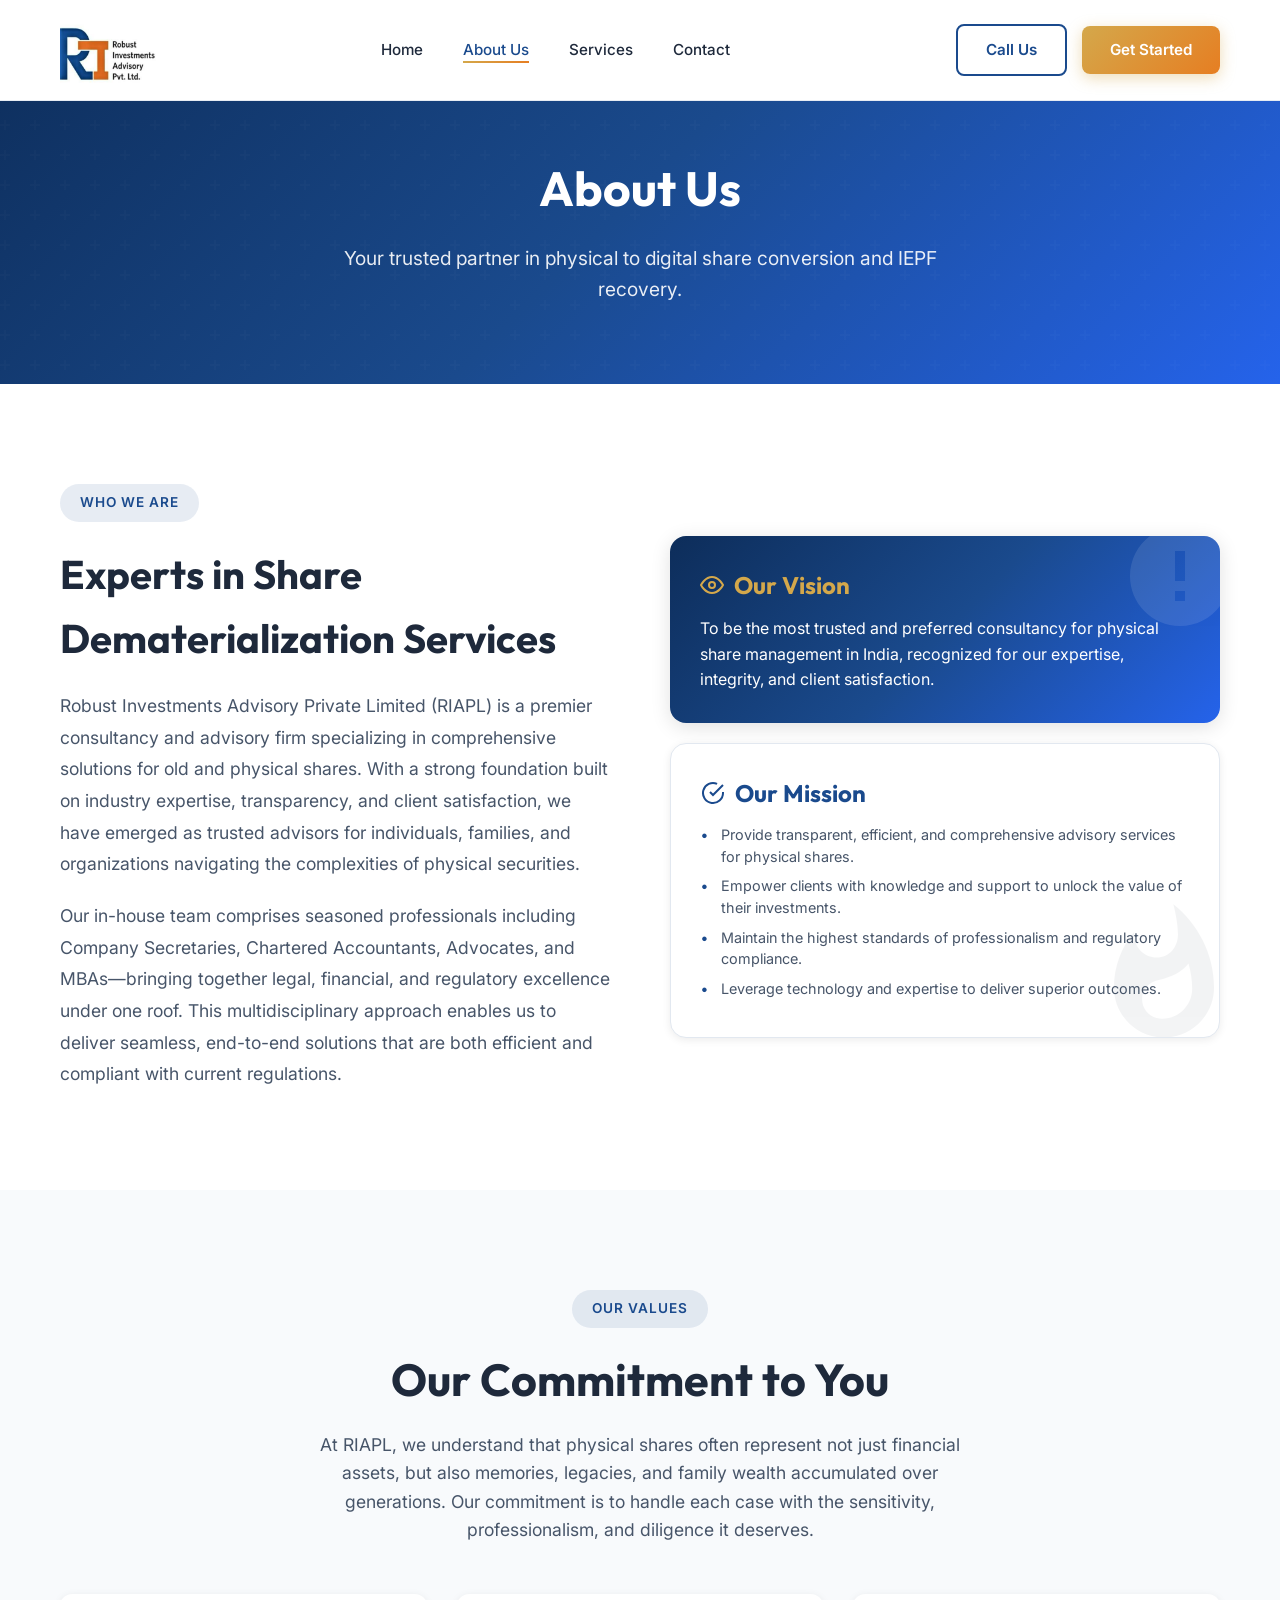
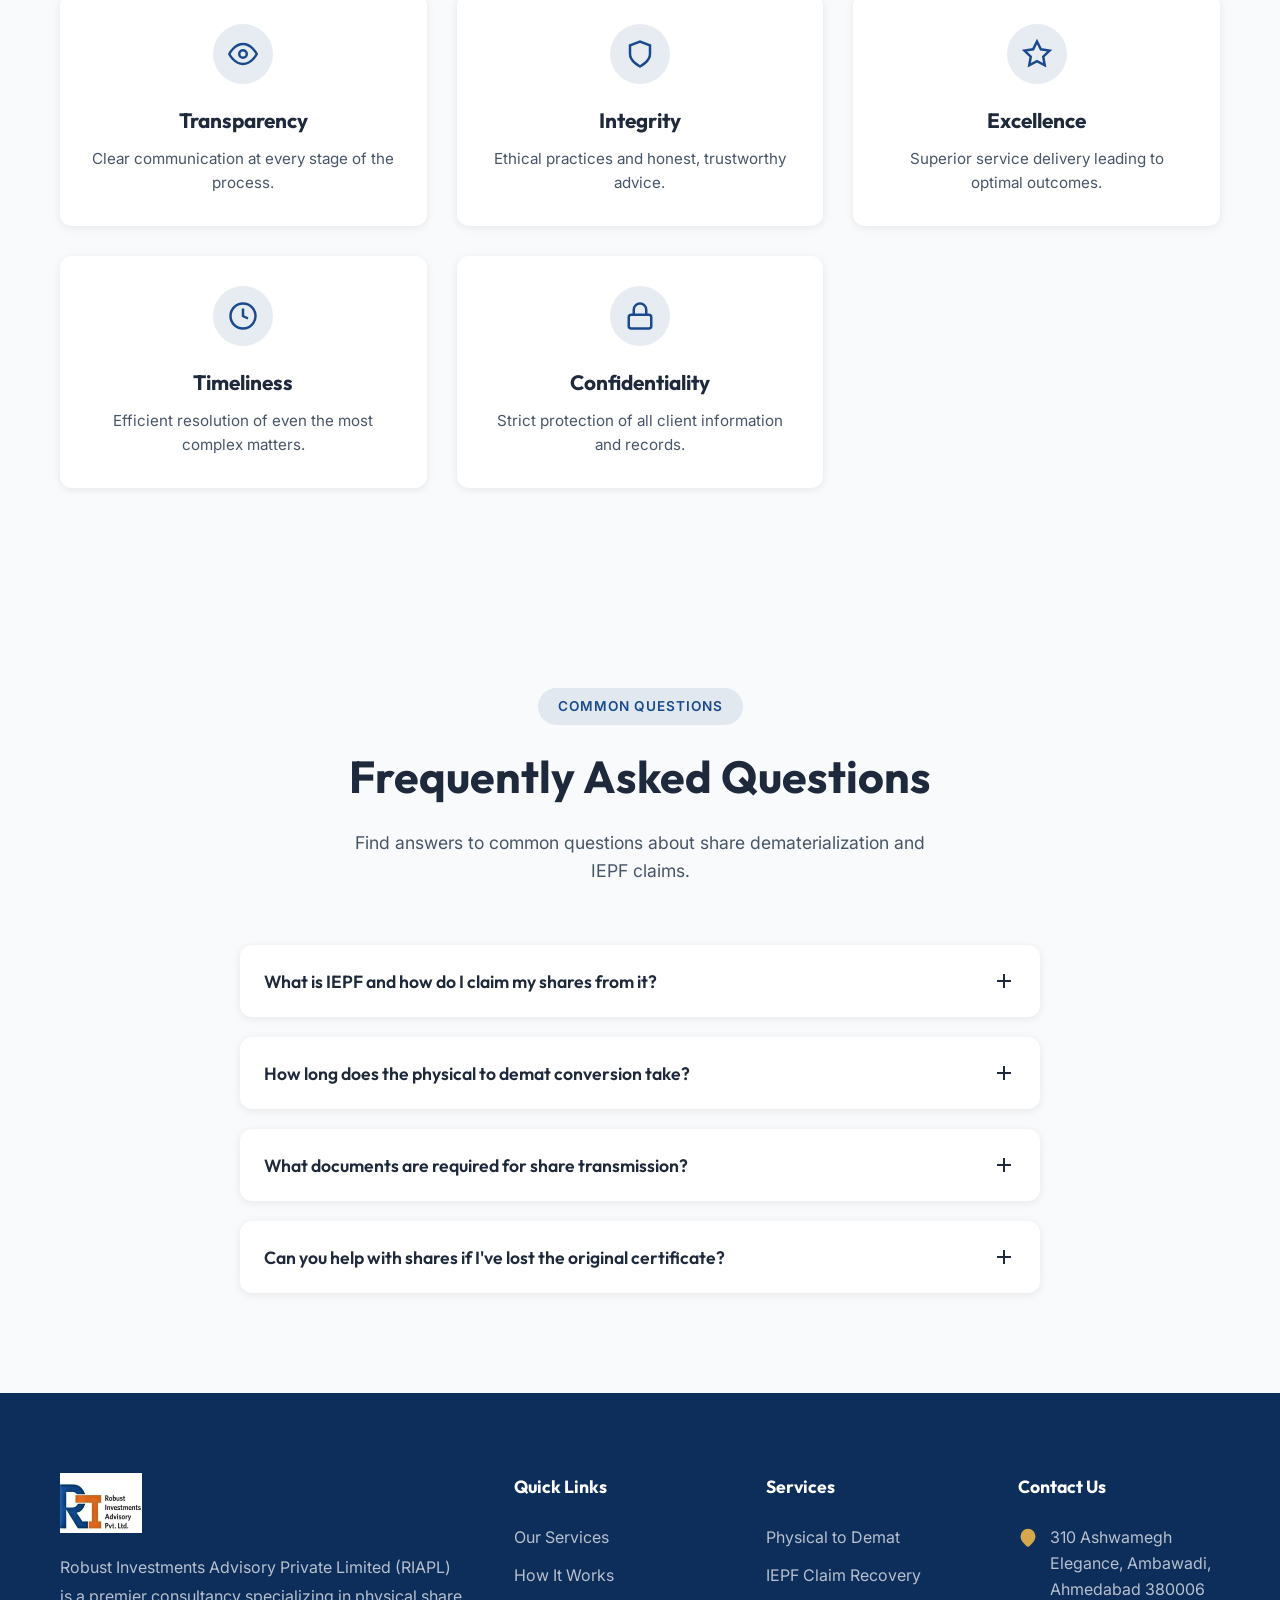
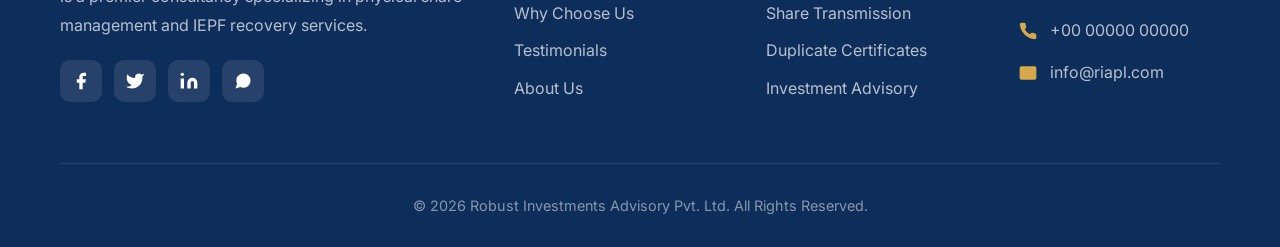
==== html/about.html @ ca697a19 "Move `about.html` to `html/about.html` and update `index.html` to reflect the new path." ====
<!DOCTYPE html>
<html lang="en">

<head>
    <meta charset="UTF-8">
    <meta name="viewport" content="width=device-width, initial-scale=1.0">
    <title>About Us | Robust Investments Advisory</title>
    <meta name="description"
        content="Learn about Robust Investments Advisory, your trusted partner for share dematerialization and investment services.">
    <link rel="icon" type="image/png" href="../assets/logo.png">

    <!-- Fonts -->
    <link rel="preconnect" href="https://fonts.googleapis.com">
    <link rel="preconnect" href="https://fonts.gstatic.com" crossorigin>
    <link
        href="https://fonts.googleapis.com/css2?family=Inter:wght@400;500;600;700&family=Outfit:wght@500;600;700&display=swap"
        rel="stylesheet">

    <!-- Styles -->
    <link rel="stylesheet" href="../css/styles.css">
</head>

<body>
    <!-- Header -->
    <header id="header">
        <div class="container">
            <nav>
                <a href="../index.html" class="logo">
                    <img src="../assets/logo.png" alt="Robust Investments Advisory">
                </a>

                <ul class="nav-links">
                    <li><a href="../index.html">Home</a></li>
                    <li><a href="about.html" class="active">About Us</a></li>
                    <li><a href="services.html">Services</a></li>
                    <li><a href="contact.html">Contact</a></li>
                </ul>

                <div class="nav-cta">
                    <a href="tel:+919825060495" class="btn btn-outline">Call Us</a>
                    <a href="contact.html" class="btn btn-primary">Get Started</a>
                </div>

                <div class="menu-toggle">
                    <span></span>
                    <span></span>
                    <span></span>
                </div>
            </nav>
        </div>
    </header>

    <!-- Page Header -->
    <section class="page-header">
        <div class="container">
            <h1>About Us</h1>
            <p>Your trusted partner in physical to digital share conversion and IEPF recovery.</p>
        </div>
    </section>

    <!-- About Content -->
    <section class="services" style="background: var(--white);">
        <div class="container">
            <div class="hero-content">
                <div style="flex: 1;">
                    <span class="section-tag" style="margin-bottom: 20px;">Who We Are</span>
                    <h2
                        style="font-family: var(--font-heading); font-size: 2.5rem; color: var(--text-dark); margin-bottom: 20px;">
                        Experts in Share Dematerialization Services</h2>
                    <p style="color: var(--dark-gray); font-size: 1.1rem; line-height: 1.8; margin-bottom: 20px;">
                        Robust Investments Advisory Private Limited (RIAPL) is a premier consultancy and advisory firm
                        specializing in comprehensive solutions for old and physical shares. With a strong foundation
                        built on industry expertise, transparency, and client satisfaction, we have emerged as trusted
                        advisors for individuals, families, and organizations navigating the complexities of physical
                        securities.
                    </p>
                    <p style="color: var(--dark-gray); font-size: 1.1rem; line-height: 1.8;">
                        Our in-house team comprises seasoned professionals including Company Secretaries, Chartered
                        Accountants, Advocates, and MBAs—bringing together legal, financial, and regulatory excellence
                        under one roof. This multidisciplinary approach enables us to deliver seamless, end-to-end
                        solutions that are both efficient and compliant with current regulations.
                    </p>
                </div>
                <div class="mission-vision-wrapper" style="flex: 1; display: flex; flex-direction: column; gap: 20px;">
                    <!-- Vision Card -->
                    <div
                        style="background: var(--hero-gradient); padding: 30px; border-radius: 16px; color: var(--white); box-shadow: var(--shadow-md); position: relative; overflow: hidden;">
                        <div style="position: absolute; right: -20px; top: -20px; opacity: 0.1;">
                            <svg viewBox="0 0 24 24" width="120" height="120" fill="currentColor">
                                <path
                                    d="M12 2C6.48 2 2 6.48 2 12s4.48 10 10 10 10-4.48 10-10S17.52 2 12 2zm1 15h-2v-2h2v2zm0-4h-2V7h2v6z" />
                            </svg>
                        </div>
                        <h3
                            style="font-family: var(--font-heading); font-size: 1.5rem; margin-bottom: 12px; color: var(--accent-gold); display: flex; align-items: center; gap: 10px;">
                            <svg viewBox="0 0 24 24" width="24" height="24" fill="none" stroke="currentColor"
                                stroke-width="2">
                                <path d="M1 12s4-8 11-8 11 8 11 8-4 8-11 8-11-8-11-8z"></path>
                                <circle cx="12" cy="12" r="3"></circle>
                            </svg>
                            Our Vision
                        </h3>
                        <p style="font-size: 1rem; line-height: 1.6; position: relative; z-index: 1;">
                            To be the most trusted and preferred consultancy for physical share management in India,
                            recognized for our expertise, integrity, and client satisfaction.
                        </p>
                    </div>

                    <!-- Mission Card -->
                    <div
                        style="background: var(--white); padding: 30px; border-radius: 16px; border: 1px solid var(--light-gray); box-shadow: var(--shadow-sm); position: relative; overflow: hidden;">
                        <div style="position: absolute; right: -20px; bottom: -20px; opacity: 0.05;">
                            <svg viewBox="0 0 24 24" width="150" height="150" fill="currentColor">
                                <path
                                    d="M13.5.67s.74 2.65.74 4.8c0 2.06-1.35 3.73-3.41 3.73-2.07 0-3.63-1.67-3.63-3.73l.03-.36C5.21 7.51 4 10.62 4 14c0 4.42 3.58 8 8 8s8-3.58 8-8C20 8.61 17.41 3.8 13.5.67zM11.71 19c-1.78 0-3.22-1.4-3.22-3.14 0-1.62 1.05-2.76 2.81-3.12 1.77-.36 3.6-1.21 4.62-2.58.39 1.29.59 2.65.59 4.04 0 2.65-2.15 4.8-4.8 4.8z" />
                            </svg>
                        </div>
                        <h3
                            style="font-family: var(--font-heading); font-size: 1.5rem; margin-bottom: 12px; color: var(--primary-blue); display: flex; align-items: center; gap: 10px;">
                            <svg viewBox="0 0 24 24" width="24" height="24" fill="none" stroke="currentColor"
                                stroke-width="2">
                                <path d="M22 11.08V12a10 10 0 1 1-5.93-9.14"></path>
                                <polyline points="22 4 12 14.01 9 11.01"></polyline>
                            </svg>
                            Our Mission
                        </h3>
                        <ul class="service-list" style="margin-top: 0; position: relative; z-index: 1;">
                            <li>Provide transparent, efficient, and comprehensive advisory services for physical shares.
                            </li>
                            <li>Empower clients with knowledge and support to unlock the value of their investments.
                            </li>
                            <li>Maintain the highest standards of professionalism and regulatory compliance.</li>
                            <li>Leverage technology and expertise to deliver superior outcomes.</li>
                        </ul>
                    </div>
                </div>
            </div>
        </div>
    </section>

    <!-- Our Commitment Section -->
    <section class="commitment-section" style="padding: var(--section-padding); background: var(--off-white);">
        <div class="container">
            <div class="section-header" style="text-align: center; margin-bottom: 50px;">
                <span class="section-tag">Our Values</span>
                <h2>Our Commitment to You</h2>
                <p style="max-width: 700px; margin: 0 auto;">At RIAPL, we understand that physical shares often
                    represent not just financial assets, but also memories, legacies, and family wealth accumulated over
                    generations. Our commitment is to handle each case with the sensitivity, professionalism, and
                    diligence it deserves.</p>
            </div>

            <div class="values-grid"
                style="display: grid; grid-template-columns: repeat(auto-fit, minmax(280px, 1fr)); gap: 30px;">
                <!-- Transparency -->
                <div class="value-card"
                    style="background: var(--white); padding: 30px; border-radius: 12px; box-shadow: var(--shadow-sm); text-align: center; transition: var(--transition-medium);">
                    <div class="value-icon"
                        style="width: 60px; height: 60px; background: rgba(26, 74, 141, 0.1); border-radius: 50%; display: flex; align-items: center; justify-content: center; margin: 0 auto 20px; color: var(--primary-blue);">
                        <svg viewBox="0 0 24 24" width="30" height="30" fill="none" stroke="currentColor"
                            stroke-width="2">
                            <path d="M1 12s4-8 11-8 11 8 11 8-4 8-11 8-11-8-11-8z"></path>
                            <circle cx="12" cy="12" r="3"></circle>
                        </svg>
                    </div>
                    <h3
                        style="font-family: var(--font-heading); font-size: 1.3rem; margin-bottom: 10px; color: var(--text-dark);">
                        Transparency</h3>
                    <p style="color: var(--dark-gray); font-size: 0.95rem;">Clear communication at every stage of the
                        process.</p>
                </div>

                <!-- Integrity -->
                <div class="value-card"
                    style="background: var(--white); padding: 30px; border-radius: 12px; box-shadow: var(--shadow-sm); text-align: center; transition: var(--transition-medium);">
                    <div class="value-icon"
                        style="width: 60px; height: 60px; background: rgba(26, 74, 141, 0.1); border-radius: 50%; display: flex; align-items: center; justify-content: center; margin: 0 auto 20px; color: var(--primary-blue);">
                        <svg viewBox="0 0 24 24" width="30" height="30" fill="none" stroke="currentColor"
                            stroke-width="2">
                            <path d="M12 22s8-4 8-10V5l-8-3-8 3v7c0 6 8 10 8 10z"></path>
                        </svg>
                    </div>
                    <h3
                        style="font-family: var(--font-heading); font-size: 1.3rem; margin-bottom: 10px; color: var(--text-dark);">
                        Integrity</h3>
                    <p style="color: var(--dark-gray); font-size: 0.95rem;">Ethical practices and honest, trustworthy
                        advice.</p>
                </div>

                <!-- Excellence -->
                <div class="value-card"
                    style="background: var(--white); padding: 30px; border-radius: 12px; box-shadow: var(--shadow-sm); text-align: center; transition: var(--transition-medium);">
                    <div class="value-icon"
                        style="width: 60px; height: 60px; background: rgba(26, 74, 141, 0.1); border-radius: 50%; display: flex; align-items: center; justify-content: center; margin: 0 auto 20px; color: var(--primary-blue);">
                        <svg viewBox="0 0 24 24" width="30" height="30" fill="none" stroke="currentColor"
                            stroke-width="2">
                            <polygon
                                points="12 2 15.09 8.26 22 9.27 17 14.14 18.18 21.02 12 17.77 5.82 21.02 7 14.14 2 9.27 8.91 8.26 12 2">
                            </polygon>
                        </svg>
                    </div>
                    <h3
                        style="font-family: var(--font-heading); font-size: 1.3rem; margin-bottom: 10px; color: var(--text-dark);">
                        Excellence</h3>
                    <p style="color: var(--dark-gray); font-size: 0.95rem;">Superior service delivery leading to optimal
                        outcomes.</p>
                </div>

                <!-- Timeliness -->
                <div class="value-card"
                    style="background: var(--white); padding: 30px; border-radius: 12px; box-shadow: var(--shadow-sm); text-align: center; transition: var(--transition-medium);">
                    <div class="value-icon"
                        style="width: 60px; height: 60px; background: rgba(26, 74, 141, 0.1); border-radius: 50%; display: flex; align-items: center; justify-content: center; margin: 0 auto 20px; color: var(--primary-blue);">
                        <svg viewBox="0 0 24 24" width="30" height="30" fill="none" stroke="currentColor"
                            stroke-width="2">
                            <circle cx="12" cy="12" r="10"></circle>
                            <polyline points="12 6 12 12 16 14"></polyline>
                        </svg>
                    </div>
                    <h3
                        style="font-family: var(--font-heading); font-size: 1.3rem; margin-bottom: 10px; color: var(--text-dark);">
                        Timeliness</h3>
                    <p style="color: var(--dark-gray); font-size: 0.95rem;">Efficient resolution of even the most
                        complex matters.</p>
                </div>

                <!-- Confidentiality -->
                <div class="value-card"
                    style="background: var(--white); padding: 30px; border-radius: 12px; box-shadow: var(--shadow-sm); text-align: center; transition: var(--transition-medium);">
                    <div class="value-icon"
                        style="width: 60px; height: 60px; background: rgba(26, 74, 141, 0.1); border-radius: 50%; display: flex; align-items: center; justify-content: center; margin: 0 auto 20px; color: var(--primary-blue);">
                        <svg viewBox="0 0 24 24" width="30" height="30" fill="none" stroke="currentColor"
                            stroke-width="2">
                            <rect x="3" y="11" width="18" height="11" rx="2" ry="2"></rect>
                            <path d="M7 11V7a5 5 0 0 1 10 0v4"></path>
                        </svg>
                    </div>
                    <h3
                        style="font-family: var(--font-heading); font-size: 1.3rem; margin-bottom: 10px; color: var(--text-dark);">
                        Confidentiality</h3>
                    <p style="color: var(--dark-gray); font-size: 0.95rem;">Strict protection of all client information
                        and records.</p>
                </div>
            </div>
        </div>
    </section>

    <!-- FAQs -->
    <section class="faq" id="faq">
        <div class="container">
            <div class="section-header">
                <span class="section-tag">Common Questions</span>
                <h2>Frequently Asked Questions</h2>
                <p>Find answers to common questions about share dematerialization and IEPF claims.</p>
            </div>

            <div class="faq-grid">
                <div class="faq-item">
                    <button class="faq-question">
                        <span>What is IEPF and how do I claim my shares from it?</span>
                        <svg viewBox="0 0 24 24">
                            <path d="M12 5v14M5 12h14" />
                        </svg>
                    </button>
                    <div class="faq-answer">
                        <p>IEPF stands for Investor Education and Protection Fund. If shares or dividends remain
                            unclaimed
                            for seven consecutive years, they are transferred to the IEPF. RIAPL specializes in the
                            complex
                            legal process of reclaiming these assets for the rightful owners.</p>
                    </div>
                </div>

                <div class="faq-item">
                    <button class="faq-question">
                        <span>How long does the physical to demat conversion take?</span>
                        <svg viewBox="0 0 24 24">
                            <path d="M12 5v14M5 12h14" />
                        </svg>
                    </button>
                    <div class="faq-answer">
                        <p>The timeline varies depending on the company's Registrar and Transfer Agent (RTA) and the
                            completeness of documentation. Typically, it takes anywhere from 4 to 8 weeks. Our team
                            audits
                            your documents upfront to minimize delays.</p>
                    </div>
                </div>

                <div class="faq-item">
                    <button class="faq-question">
                        <span>What documents are required for share transmission?</span>
                        <svg viewBox="0 0 24 24">
                            <path d="M12 5v14M5 12h14" />
                        </svg>
                    </button>
                    <div class="faq-answer">
                        <p>Share transmission (in case of death) requires documents such as the original share
                            certificates,
                            notarized copy of the death certificate, succession certificate (or probate/will), and KYC
                            documents of the legal heirs. We provide a tailored checklist for your specific case.</p>
                    </div>
                </div>

                <div class="faq-item">
                    <button class="faq-question">
                        <span>Can you help with shares if I've lost the original certificate?</span>
                        <svg viewBox="0 0 24 24">
                            <path d="M12 5v14M5 12h14" />
                        </svg>
                    </button>
                    <div class="faq-answer">
                        <p>Yes, we specialize in obtaining duplicate share certificates. The process involves filing an
                            FIR,
                            issuing a public advertisement, and coordinating with the RTA and the company to issue new
                            certificates before they can be dematerialized.</p>
                    </div>
                </div>
            </div>
        </div>
    </section>

    <!-- Footer -->
    <footer>
        <div class="container">
            <div class="footer-content">
                <div class="footer-brand">
                    <img src="../assets/logo.png" alt="Robust Investments Advisory">
                    <p>Robust Investments Advisory Private Limited (RIAPL) is a premier consultancy specializing in
                        physical share management and IEPF recovery services.</p>
                    <div class="footer-social">
                        <a href="#" aria-label="Facebook">
                            <svg viewBox="0 0 24 24">
                                <path d="M18 2h-3a5 5 0 0 0-5 5v3H7v4h3v8h4v-8h3l1-4h-4V7a1 1 0 0 1 1-1h3z" />
                            </svg>
                        </a>
                        <a href="#" aria-label="Twitter">
                            <svg viewBox="0 0 24 24">
                                <path
                                    d="M23 3a10.9 10.9 0 0 1-3.14 1.53 4.48 4.48 0 0 0-7.86 3v1A10.66 10.66 0 0 1 3 4s-4 9 5 13a11.64 11.64 0 0 1-7 2c9 5 20 0 20-11.5a4.5 4.5 0 0 0-.08-.83A7.72 7.72 0 0 0 23 3z" />
                            </svg>
                        </a>
                        <a href="#" aria-label="LinkedIn">
                            <svg viewBox="0 0 24 24">
                                <path
                                    d="M16 8a6 6 0 0 1 6 6v7h-4v-7a2 2 0 0 0-2-2 2 2 0 0 0-2 2v7h-4v-7a6 6 0 0 1 6-6z" />
                                <rect x="2" y="9" width="4" height="12" />
                                <circle cx="4" cy="4" r="2" />
                            </svg>
                        </a>
                        <a href="#" aria-label="WhatsApp">
                            <svg viewBox="0 0 24 24">
                                <path
                                    d="M21 11.5a8.38 8.38 0 0 1-.9 3.8 8.5 8.5 0 0 1-7.6 4.7 8.38 8.38 0 0 1-3.8-.9L3 21l1.9-5.7a8.38 8.38 0 0 1-.9-3.8 8.5 8.5 0 0 1 4.7-7.6 8.38 8.38 0 0 1 3.8-.9h.5a8.48 8.48 0 0 1 8 8v.5z" />
                            </svg>
                        </a>
                    </div>
                </div>

                <div class="footer-column">
                    <h4>Quick Links</h4>
                    <ul>
                        <li><a href="services.html">Our Services</a></li>
                        <li><a href="services.html#process">How It Works</a></li>
                        <li><a href="about.html">Why Choose Us</a></li>
                        <li><a href="../index.html#testimonials">Testimonials</a></li>
                        <li><a href="about.html">About Us</a></li>
                    </ul>
                </div>

                <div class="footer-column">
                    <h4>Services</h4>
                    <ul>
                        <li><a href="services.html">Physical to Demat</a></li>
                        <li><a href="services.html">IEPF Claim Recovery</a></li>
                        <li><a href="services.html">Share Transmission</a></li>
                        <li><a href="services.html">Duplicate Certificates</a></li>
                        <li><a href="services.html">Investment Advisory</a></li>
                    </ul>
                </div>

                <div class="footer-column">
                    <h4>Contact Us</h4>
                    <div class="contact-item">
                        <svg viewBox="0 0 24 24">
                            <path d="M21 10c0 7-9 13-9 13s-9-6-9-13a9 9 0 0 1 18 0z" />
                            <circle cx="12" cy="10" r="3" />
                        </svg>
                        <span><a href="https://g.co/kgs/TwmJxs" target="_blank"
                                style="color: inherit; text-decoration: none; transition: color 0.3s;">310 Ashwamegh
                                Elegance, Ambawadi, Ahmedabad 380006</a></span>
                    </div>
                    <div class="contact-item">
                        <svg viewBox="0 0 24 24">
                            <path
                                d="M22 16.92v3a2 2 0 0 1-2.18 2 19.79 19.79 0 0 1-8.63-3.07 19.5 19.5 0 0 1-6-6 19.79 19.79 0 0 1-3.07-8.67A2 2 0 0 1 4.11 2h3a2 2 0 0 1 2 1.72 12.84 12.84 0 0 0 .7 2.81 2 2 0 0 1-.45 2.11L8.09 9.91a16 16 0 0 0 6 6l1.27-1.27a2 2 0 0 1 2.11-.45 12.84 12.84 0 0 0 2.81.7A2 2 0 0 1 22 16.92z" />
                        </svg>
                        <span>+00 00000 00000</span>
                    </div>
                    <div class="contact-item">
                        <svg viewBox="0 0 24 24">
                            <path d="M4 4h16c1.1 0 2 .9 2 2v12c0 1.1-.9 2-2 2H4c-1.1 0-2-.9-2-2V6c0-1.1.9-2 2-2z" />
                            <polyline points="22,6 12,13 2,6" />
                        </svg>
                        <span>info@riapl.com</span>
                    </div>
                </div>
            </div>

            <div class="footer-bottom">
                <p>&copy; 2026 Robust Investments Advisory Pvt. Ltd. All Rights Reserved.</p>
            </div>
        </div>
    </footer>

    <!-- Scripts -->
    <script src="../js/script.js"></script>
</body>

</html>
---- css/styles.css ----
/* ===== CSS RESET & BASE ===== */
* {
    margin: 0;
    padding: 0;
    box-sizing: border-box;
}

:root {
    /* Brand Colors */
    --primary-blue: #1a4a8d;
    --primary-dark: #0d2d5a;
    --accent-orange: #e67e22;
    --accent-gold: #d4a84b;

    /* Neutrals */
    --white: #ffffff;
    --off-white: #f8fafc;
    --light-gray: #e2e8f0;
    --medium-gray: #94a3b8;
    --dark-gray: #475569;
    --text-dark: #1e293b;

    /* Gradients */
    --hero-gradient: linear-gradient(135deg, #0d2d5a 0%, #1a4a8d 50%, #2563eb 100%);
    --card-gradient: linear-gradient(180deg, rgba(26, 74, 141, 0.05) 0%, rgba(26, 74, 141, 0.1) 100%);
    --gold-gradient: linear-gradient(135deg, #d4a84b 0%, #e67e22 100%);

    /* Typography */
    --font-heading: 'Outfit', sans-serif;
    --font-body: 'Inter', sans-serif;

    /* Spacing */
    --section-padding: 100px 0;
    --container-width: 1200px;

    /* Transitions */
    --transition-fast: 0.2s ease;
    --transition-medium: 0.3s ease;
    --transition-slow: 0.5s ease;

    /* Shadows */
    --shadow-sm: 0 2px 8px rgba(0, 0, 0, 0.08);
    --shadow-md: 0 4px 20px rgba(0, 0, 0, 0.12);
    --shadow-lg: 0 8px 40px rgba(0, 0, 0, 0.16);
    --shadow-glow: 0 0 40px rgba(26, 74, 141, 0.3);
}

html {
    scroll-behavior: smooth;
}

body {
    font-family: var(--font-body);
    color: var(--text-dark);
    line-height: 1.6;
    background: var(--white);
    overflow-x: hidden;
}

.container {
    max-width: var(--container-width);
    margin: 0 auto;
    padding: 0 20px;
}

/* ===== HEADER & NAVIGATION ===== */
header {
    position: fixed;
    top: 0;
    left: 0;
    right: 0;
    z-index: 1000;
    background: #ffffff;
    border-bottom: 1px solid rgba(26, 74, 141, 0.1);
    transition: var(--transition-medium);
}

header.scrolled {
    box-shadow: var(--shadow-md);
}

nav {
    display: flex;
    justify-content: space-between;
    align-items: center;
    padding: 15px 0;
}

.logo {
    display: flex;
    align-items: center;
    gap: 12px;
}

.logo img {
    height: 70px;
    width: auto;
}

.nav-links {
    display: flex;
    gap: 40px;
    list-style: none;
}

.nav-links a {
    text-decoration: none;
    color: var(--text-dark);
    font-weight: 500;
    font-size: 0.95rem;
    position: relative;
    transition: var(--transition-fast);
}

.nav-links a::after {
    content: '';
    position: absolute;
    bottom: -4px;
    left: 0;
    width: 0;
    height: 2px;
    background: var(--gold-gradient);
    transition: var(--transition-medium);
}

.nav-links a:hover {
    color: var(--primary-blue);
}

.nav-links a:hover::after {
    width: 100%;
}

.nav-cta {
    display: flex;
    gap: 15px;
    align-items: center;
}

.btn {
    padding: 12px 28px;
    border-radius: 8px;
    font-weight: 600;
    font-size: 0.95rem;
    text-decoration: none;
    transition: var(--transition-medium);
    cursor: pointer;
    border: none;
    display: inline-flex;
    align-items: center;
    gap: 8px;
}

.btn-outline {
    background: transparent;
    border: 2px solid var(--primary-blue);
    color: var(--primary-blue);
}

.btn-outline:hover {
    background: var(--primary-blue);
    color: var(--white);
}

.btn-primary {
    background: var(--gold-gradient);
    color: var(--white);
    box-shadow: 0 4px 15px rgba(212, 168, 75, 0.4);
}

.btn-primary:hover {
    transform: translateY(-2px);
    box-shadow: 0 6px 25px rgba(212, 168, 75, 0.5);
}

.btn-large {
    padding: 16px 36px;
    font-size: 1.05rem;
}

/* Mobile Menu Toggle */
.menu-toggle {
    display: none;
    flex-direction: column;
    gap: 5px;
    cursor: pointer;
    padding: 10px;
}

.menu-toggle span {
    width: 28px;
    height: 3px;
    background: var(--primary-blue);
    border-radius: 3px;
    transition: var(--transition-medium);
}

/* ===== HERO SECTION ===== */
.hero {
    min-height: 110vh;
    background: var(--hero-gradient);
    display: flex;
    align-items: center;
    position: relative;
    overflow: hidden;
    padding-top: 100px;
    padding-bottom: 100px;
}

.hero::before {
    content: '';
    position: absolute;
    top: 0;
    left: 0;
    right: 0;
    bottom: 0;
    background: url("data:image/svg+xml,%3Csvg width='60' height='60' viewBox='0 0 60 60' xmlns='http://www.w3.org/2000/svg'%3E%3Cg fill='none' fill-rule='evenodd'%3E%3Cg fill='%23ffffff' fill-opacity='0.03'%3E%3Cpath d='M36 34v-4h-2v4h-4v2h4v4h2v-4h4v-2h-4zm0-30V0h-2v4h-4v2h4v4h2V6h4V4h-4zM6 34v-4H4v4H0v2h4v4h2v-4h4v-2H6zM6 4V0H4v4H0v2h4v4h2V6h4V4H6z'/%3E%3C/g%3E%3C/g%3E%3C/svg%3E");
    animation: bgMove 30s linear infinite;
}

@keyframes bgMove {
    0% {
        background-position: 0 0;
    }

    100% {
        background-position: 60px 60px;
    }
}

.hero-content {
    display: grid;
    grid-template-columns: 1fr 1fr;
    gap: 60px;
    align-items: center;
    position: relative;
    z-index: 1;
}

.hero-text h1 {
    font-family: var(--font-heading);
    font-size: 3.5rem;
    font-weight: 700;
    color: var(--white);
    line-height: 1.2;
    margin-bottom: 24px;
}

.hero-text h1 span {
    background: var(--gold-gradient);
    -webkit-background-clip: text;
    -webkit-text-fill-color: transparent;
    background-clip: text;
}

.hero-text p {
    font-size: 1.2rem;
    color: rgba(255, 255, 255, 0.85);
    margin-bottom: 36px;
    line-height: 1.8;
}

.hero-buttons {
    display: flex;
    gap: 20px;
    flex-wrap: wrap;
}

.stats-bar {
    background: #f0f7ff;
    /* Light Blue */
    padding: 60px 0;
    position: relative;
    z-index: 10;
    margin-top: -50px;
    border-radius: 30px 30px 0 0;
    box-shadow: 0 -10px 30px rgba(26, 74, 141, 0.05);
}

.hero-stats {
    display: flex;
    justify-content: space-around;
    gap: 30px;
}

.stat-item {
    text-align: center;
}

.stat-item h3 {
    font-family: var(--font-heading);
    font-size: 3rem;
    color: var(--primary-blue);
    font-weight: 700;
    margin-bottom: 5px;
}

.stat-item p {
    font-size: 1rem;
    color: var(--dark-gray);
    font-weight: 500;
}

/* Animations */
.reveal {
    opacity: 0;
    transform: translateY(30px);
    animation: fadeInUp 0.8s ease forwards;
}

.reveal:nth-child(2) {
    animation-delay: 0.2s;
}

.reveal:nth-child(3) {
    animation-delay: 0.4s;
}

@keyframes fadeInUp {
    to {
        opacity: 1;
        transform: translateY(0);
    }
}

.hero-visual {
    position: relative;
    display: flex;
    justify-content: center;
    align-items: center;
}

.hero-graphic {
    width: 100%;
    max-width: 600px;
    height: 650px;
    position: relative;
}

.floating-card {
    position: absolute;
    background: rgba(255, 255, 255, 0.95);
    backdrop-filter: blur(10px);
    border-radius: 16px;
    padding: 24px;
    width: 280px;
    box-shadow: var(--shadow-lg);
    animation: float 6s ease-in-out infinite;
    z-index: 5;
}

.floating-card:nth-child(1) {
    top: 0;
    left: 0;
    animation-delay: 0s;
}

.floating-card:nth-child(2) {
    top: 35%;
    right: -20px;
    animation-delay: 2s;
}

.floating-card:nth-child(3) {
    bottom: 0;
    left: 40px;
    animation-delay: 4s;
}

@keyframes float {

    0%,
    100% {
        transform: translateY(0);
    }

    50% {
        transform: translateY(-15px);
    }
}

.floating-card .card-icon {
    width: 50px;
    height: 50px;
    background: var(--hero-gradient);
    border-radius: 12px;
    display: flex;
    align-items: center;
    justify-content: center;
    margin-bottom: 12px;
}

.floating-card .card-icon svg {
    width: 26px;
    height: 26px;
    fill: var(--white);
}

.floating-card h4 {
    font-size: 1rem;
    color: var(--text-dark);
    margin-bottom: 4px;
}

.floating-card p {
    font-size: 0.85rem;
    color: var(--medium-gray);
    margin-bottom: 0;
}

/* ===== SERVICES SECTION ===== */
.services {
    padding: var(--section-padding);
    background: var(--off-white);
}

.section-header {
    text-align: center;
    margin-bottom: 60px;
}

.section-tag {
    display: inline-block;
    background: rgba(26, 74, 141, 0.1);
    color: var(--primary-blue);
    padding: 8px 20px;
    border-radius: 30px;
    font-size: 0.85rem;
    font-weight: 600;
    text-transform: uppercase;
    letter-spacing: 1px;
    margin-bottom: 16px;
}

.section-header h2 {
    font-family: var(--font-heading);
    font-size: 2.8rem;
    color: var(--text-dark);
    margin-bottom: 16px;
}

.section-header p {
    font-size: 1.1rem;
    color: var(--dark-gray);
    max-width: 600px;
    margin: 0 auto;
}

.services-grid {
    display: grid;
    grid-template-columns: repeat(3, 1fr);
    gap: 30px;
}

.service-card {
    background: var(--white);
    border-radius: 20px;
    padding: 40px 30px;
    position: relative;
    overflow: hidden;
    transition: var(--transition-medium);
    border: 1px solid transparent;
}

.service-card::before {
    content: '';
    position: absolute;
    top: 0;
    left: 0;
    right: 0;
    height: 4px;
    background: var(--gold-gradient);
    transform: scaleX(0);
    transition: var(--transition-medium);
}

.service-card:hover {
    transform: translateY(-8px);
    box-shadow: var(--shadow-lg);
    border-color: rgba(26, 74, 141, 0.1);
}

.service-card:hover::before {
    transform: scaleX(1);
}

.service-icon {
    width: 70px;
    height: 70px;
    background: var(--card-gradient);
    border-radius: 16px;
    display: flex;
    align-items: center;
    justify-content: center;
    margin-bottom: 24px;
    transition: var(--transition-medium);
}

.service-card:hover .service-icon {
    background: var(--hero-gradient);
}

.service-icon svg {
    width: 35px;
    height: 35px;
    fill: var(--primary-blue);
    transition: var(--transition-medium);
}

.service-card:hover .service-icon svg {
    fill: var(--white);
}

.service-card h3 {
    font-family: var(--font-heading);
    font-size: 1.4rem;
    color: var(--text-dark);
    margin-bottom: 12px;
}

.service-card p {
    color: var(--dark-gray);
    font-size: 0.95rem;
    line-height: 1.7;
}

.service-list {
    list-style: none;
    padding: 0;
    margin-top: 15px;
    text-align: left;
}

.service-list li {
    position: relative;
    padding-left: 20px;
    margin-bottom: 8px;
    font-size: 0.9rem;
    color: var(--dark-gray);
    line-height: 1.5;
}

.service-list li::before {
    content: '•';
    position: absolute;
    left: 0;
    color: var(--primary-blue);
    font-weight: bold;
}

/* ===== HOW IT WORKS ===== */
.process {
    padding: var(--section-padding);
    background: var(--white);
}

.process-steps {
    display: flex;
    justify-content: space-between;
    position: relative;
}

.process-steps::before {
    content: '';
    position: absolute;
    top: 50px;
    left: 10%;
    right: 10%;
    height: 3px;
    background: var(--light-gray);
    z-index: 0;
}

.step {
    text-align: center;
    position: relative;
    z-index: 1;
    flex: 1;
    padding: 0 20px;
}

.step-number {
    width: 100px;
    height: 100px;
    background: var(--hero-gradient);
    border-radius: 50%;
    display: flex;
    align-items: center;
    justify-content: center;
    margin: 0 auto 30px;
    font-family: var(--font-heading);
    font-size: 2.5rem;
    font-weight: 700;
    color: var(--white);
    box-shadow: var(--shadow-glow);
    transition: var(--transition-medium);
}

.step:hover .step-number {
    transform: scale(1.1);
}

.step h3 {
    font-family: var(--font-heading);
    font-size: 1.3rem;
    color: var(--text-dark);
    margin-bottom: 12px;
}

.step p {
    color: var(--dark-gray);
    font-size: 0.95rem;
}

/* ===== WHY CHOOSE US ===== */
.why-us {
    padding: var(--section-padding);
    background: var(--hero-gradient);
    position: relative;
}

.why-us .section-header h2,
.why-us .section-header p {
    color: var(--white);
}

.why-us .section-tag {
    background: rgba(255, 255, 255, 0.2);
    color: var(--white);
}

.features-grid {
    display: grid;
    grid-template-columns: repeat(2, 1fr);
    gap: 30px;
}

.feature-card {
    background: rgba(255, 255, 255, 0.1);
    backdrop-filter: blur(10px);
    border: 1px solid rgba(255, 255, 255, 0.2);
    border-radius: 20px;
    padding: 35px;
    display: flex;
    gap: 20px;
    transition: var(--transition-medium);
}

.feature-card:hover {
    background: rgba(255, 255, 255, 0.15);
    transform: translateX(10px);
}

.feature-icon {
    flex-shrink: 0;
    width: 60px;
    height: 60px;
    background: var(--gold-gradient);
    border-radius: 14px;
    display: flex;
    align-items: center;
    justify-content: center;
}

.feature-icon svg {
    width: 30px;
    height: 30px;
    fill: var(--white);
}

.feature-content h3 {
    font-family: var(--font-heading);
    font-size: 1.25rem;
    color: var(--white);
    margin-bottom: 8px;
}

.feature-content p {
    color: rgba(255, 255, 255, 0.8);
    font-size: 0.95rem;
}

/* ===== CTA SECTION ===== */
.cta {
    padding: 80px 0;
    background: var(--off-white);
}

.cta-box {
    background: var(--white);
    border-radius: 30px;
    padding: 60px;
    display: flex;
    justify-content: space-between;
    align-items: center;
    box-shadow: var(--shadow-lg);
    position: relative;
    overflow: hidden;
}

.cta-box::before {
    content: '';
    position: absolute;
    top: -50%;
    right: -10%;
    width: 400px;
    height: 400px;
    background: var(--gold-gradient);
    border-radius: 50%;
    opacity: 0.1;
}

.cta-content {
    position: relative;
    z-index: 1;
}

.cta-content h2 {
    font-family: var(--font-heading);
    font-size: 2.2rem;
    color: var(--text-dark);
    margin-bottom: 12px;
}

.cta-content p {
    color: var(--dark-gray);
    font-size: 1.1rem;
}

.cta-actions {
    position: relative;
    z-index: 1;
}

/* ===== TESTIMONIALS ===== */
.testimonials {
    padding: var(--section-padding);
    background: var(--white);
}

.testimonials-grid {
    display: grid;
    grid-template-columns: repeat(3, 1fr);
    gap: 30px;
}

.testimonial-card {
    background: var(--off-white);
    border-radius: 20px;
    padding: 35px;
    position: relative;
}

.testimonial-card::before {
    content: '"';
    position: absolute;
    top: 20px;
    right: 30px;
    font-size: 5rem;
    font-family: Georgia, serif;
    color: var(--primary-blue);
    opacity: 0.1;
    line-height: 1;
}

.stars {
    display: flex;
    gap: 4px;
    margin-bottom: 16px;
}

.stars svg {
    width: 18px;
    height: 18px;
    fill: var(--accent-gold);
}

.testimonial-card blockquote {
    font-size: 1rem;
    color: var(--dark-gray);
    line-height: 1.7;
    margin-bottom: 20px;
    font-style: italic;
}

.testimonial-author {
    display: flex;
    align-items: center;
    gap: 12px;
}

.author-avatar {
    width: 50px;
    height: 50px;
    background: var(--hero-gradient);
    border-radius: 50%;
    display: flex;
    align-items: center;
    justify-content: center;
    color: var(--white);
    font-weight: 600;
    font-size: 1.1rem;
}

.author-info h4 {
    font-size: 1rem;
    color: var(--text-dark);
    margin-bottom: 2px;
}

.author-info p {
    font-size: 0.85rem;
    color: var(--medium-gray);
}

/* ===== FOOTER ===== */
footer {
    background: var(--primary-dark);
    color: var(--white);
    padding: 80px 0 30px;
}

.footer-content {
    display: grid;
    grid-template-columns: 2fr 1fr 1fr 1fr;
    gap: 50px;
    margin-bottom: 50px;
}

.footer-brand p {
    color: rgba(255, 255, 255, 0.7);
    margin: 20px 0;
    line-height: 1.8;
}

.footer-brand img {
    display: block;
    height: auto;
    max-width: 180px;
    max-height: 60px;
    margin-bottom: 15px;
}

.footer-social {
    display: flex;
    gap: 12px;
}

.footer-social a {
    width: 42px;
    height: 42px;
    background: rgba(255, 255, 255, 0.1);
    border-radius: 10px;
    display: flex;
    align-items: center;
    justify-content: center;
    transition: var(--transition-medium);
}

.footer-social a:hover {
    background: var(--accent-gold);
    transform: translateY(-3px);
}

.footer-social svg {
    width: 20px;
    height: 20px;
    fill: var(--white);
}

.footer-column h4 {
    font-family: var(--font-heading);
    font-size: 1.1rem;
    margin-bottom: 24px;
    color: var(--white);
}

.footer-column ul {
    list-style: none;
}

.footer-column ul li {
    margin-bottom: 12px;
}

.footer-column ul a {
    color: rgba(255, 255, 255, 0.7);
    text-decoration: none;
    transition: var(--transition-fast);
}

.footer-column ul a:hover {
    color: var(--accent-gold);
}

.footer-column .contact-item {
    display: flex;
    align-items: flex-start;
    gap: 12px;
    margin-bottom: 16px;
    color: rgba(255, 255, 255, 0.7);
}

.footer-column .contact-item svg {
    width: 20px;
    height: 20px;
    fill: var(--accent-gold);
    flex-shrink: 0;
    margin-top: 3px;
}

.footer-bottom {
    border-top: 1px solid rgba(255, 255, 255, 0.1);
    padding-top: 30px;
    text-align: center;
    color: rgba(255, 255, 255, 0.5);
    font-size: 0.9rem;
}

/* ===== RESPONSIVE DESIGN ===== */
@media (max-width: 1024px) {
    .hero-content {
        grid-template-columns: 1fr;
        text-align: center;
    }

    .hero-visual {
        position: relative;
        display: flex;
        flex-direction: column;
        justify-content: center;
        align-items: center;
        gap: 30px;
    }

    .hero-text h1 {
        font-size: 2.8rem;
    }

    .hero-buttons {
        justify-content: center;
    }

    .hero-stats {
        display: flex;
        gap: 40px;
        margin-top: 20px;
    }

    .services-grid {
        grid-template-columns: repeat(2, 1fr);
    }

    .features-grid {
        grid-template-columns: 1fr;
    }

    .testimonials-grid {
        grid-template-columns: repeat(2, 1fr);
    }

    .footer-content {
        grid-template-columns: 1fr 1fr;
    }
}

@media (max-width: 768px) {
    .nav-links {
        display: none;
    }

    .menu-toggle {
        display: flex;
    }

    .nav-cta {
        display: none;
    }

    .hero-text h1 {
        font-size: 2.2rem;
    }

    .section-header h2 {
        font-size: 2rem;
    }

    .services-grid,
    .testimonials-grid {
        grid-template-columns: 1fr;
    }

    .process-steps {
        flex-direction: column;
        gap: 40px;
    }

    .process-steps::before {
        display: none;
    }

    .cta-box {
        flex-direction: column;
        text-align: center;
        gap: 30px;
    }

    .footer-content {
        grid-template-columns: 1fr;
        text-align: center;
    }

    .footer-social {
        justify-content: center;
    }

    .hero-stats {
        display: flex;
        gap: 40px;
        margin-top: 20px;
    }
}

@media (max-width: 480px) {
    .hero {
        padding-top: 80px;
    }

    .hero-text h1 {
        font-size: 1.8rem;
    }

    .btn-large {
        padding: 14px 28px;
        font-size: 0.95rem;
    }

    .step-number {
        width: 80px;
        height: 80px;
        font-size: 2rem;
    }
}

/* ===== PAGE HEADER ===== */
.page-header {
    background: var(--hero-gradient);
    padding: 150px 0 80px;
    text-align: center;
    color: var(--white);
    position: relative;
    overflow: hidden;
}

.page-header::before {
    content: '';
    position: absolute;
    top: 0;
    left: 0;
    right: 0;
    bottom: 0;
    background: url('data:image/svg+xml,%3Csvg width=\'60\' height=\'60\' viewBox=\'0 0 60 60\' xmlns=\'http://www.w3.org/2000/svg\'%3E%3Cg fill=\'none\' fill-rule=\'evenodd\'%3E%3Cg fill=\'%23ffffff\' fill-opacity=\'0.03\'%3E%3Cpath d=\'M36 34v-4h-2v4h-4v2h4v4h2v-4h4v-2h-4zm0-30V0h-2v4h-4v2h4v4h2V6h4V4h-4zM6 34v-4H4v4H0v2h4v4h2v-4h4v-2H6zM6 4V0H4v4H0v2h4v4h2V6h4V4H6z\'/%3E%3C/g%3E%3C/g%3E%3C/svg%3E');
    opacity: 0.5;
}

.page-header h1 {
    font-family: var(--font-heading);
    font-size: 3rem;
    margin-bottom: 16px;
    position: relative;
    z-index: 1;
}

.page-header p {
    font-size: 1.2rem;
    opacity: 0.9;
    max-width: 600px;
    margin: 0 auto;
    position: relative;
    z-index: 1;
}

/* ===== CONTACT PAGE ===== */
.contact-grid {
    display: grid;
    grid-template-columns: 1fr 1.5fr;
    gap: 60px;
}

.contact-info {
    padding-right: 20px;
}

.contact-title {
    font-family: var(--font-heading);
    font-size: 2rem;
    color: var(--text-dark);
    margin-bottom: 16px;
}

.contact-text {
    color: var(--dark-gray);
    margin-bottom: 40px;
}

.contact-detail-item {
    display: flex;
    gap: 20px;
    margin-bottom: 30px;
}

.contact-detail-item .icon {
    width: 50px;
    height: 50px;
    background: rgba(26, 74, 141, 0.1);
    border-radius: 12px;
    display: flex;
    align-items: center;
    justify-content: center;
    color: var(--primary-blue);
    flex-shrink: 0;
}

.contact-detail-item .icon svg {
    width: 24px;
    height: 24px;
}

.contact-detail-item h3 {
    font-family: var(--font-heading);
    font-size: 1.1rem;
    color: var(--text-dark);
    margin-bottom: 5px;
}

.contact-detail-item p {
    color: var(--medium-gray);
    font-size: 0.95rem;
    line-height: 1.6;
}

.contact-form-wrapper {
    background: var(--white);
    padding: 40px;
    border-radius: 20px;
    box-shadow: var(--shadow-lg);
    border: 1px solid rgba(0, 0, 0, 0.05);
}

.form-group {
    margin-bottom: 24px;
}

.form-group label {
    display: block;
    margin-bottom: 8px;
    font-weight: 500;
    color: var(--text-dark);
    font-size: 0.95rem;
}

.form-group input,
.form-group select,
.form-group textarea {
    width: 100%;
    padding: 12px 16px;
    border: 1px solid var(--light-gray);
    border-radius: 8px;
    font-family: var(--font-body);
    font-size: 1rem;
    color: var(--text-dark);
    transition: var(--transition-fast);
    background: var(--off-white);
}

.form-group input:focus,
.form-group select:focus,
.form-group textarea:focus {
    outline: none;
    border-color: var(--primary-blue);
    background: var(--white);
    box-shadow: 0 0 0 3px rgba(26, 74, 141, 0.1);
}

.form-group textarea {
    resize: vertical;
}

.checkbox-group {
    display: grid;
    grid-template-columns: 1fr;
    gap: 12px;
    margin-top: 8px;
    padding: 16px;
    background: var(--off-white);
    border: 1px solid var(--light-gray);
    border-radius: 8px;
}

.checkbox-label {
    display: flex;
    align-items: center;
    gap: 12px;
    font-size: 0.95rem;
    color: var(--text-dark);
    cursor: pointer;
    font-weight: 400 !important;
    margin-bottom: 0 !important;
}

.checkbox-label input[type="checkbox"] {
    width: 18px;
    height: 18px;
    padding: 0;
    margin: 0;
    cursor: pointer;
    accent-color: var(--primary-blue);
}

/* Nav Active State */
.nav-links a.active {
    color: var(--primary-blue);
}

.nav-links a.active::after {
    width: 100%;
}

@media (max-width: 768px) {
    .contact-grid {
        grid-template-columns: 1fr;
        gap: 40px;
    }

    .page-header {
        padding: 120px 0 60px;
    }

    .page-header h1 {
        font-size: 2.2rem;
    }
}

/* ===== FAQ SECTION ===== */
.faq {
    padding: var(--section-padding);
    background: var(--off-white);
}

.faq-grid {
    max-width: 800px;
    margin: 0 auto;
    display: flex;
    flex-direction: column;
    gap: 20px;
}

.faq-item {
    background: var(--white);
    border-radius: 12px;
    overflow: hidden;
    box-shadow: var(--shadow-sm);
    transition: var(--transition-medium);
}

.faq-item:hover {
    box-shadow: var(--shadow-md);
}

.faq-question {
    width: 100%;
    padding: 24px;
    display: flex;
    justify-content: space-between;
    align-items: center;
    background: none;
    border: none;
    cursor: pointer;
    font-family: var(--font-heading);
    font-size: 1.1rem;
    font-weight: 600;
    color: var(--text-dark);
    text-align: left;
    transition: var(--transition-fast);
}

.faq-question:hover {
    color: var(--primary-blue);
}

.faq-question svg {
    width: 24px;
    height: 24px;
    fill: none;
    stroke: currentColor;
    stroke-width: 2;
    transition: transform 0.3s ease;
}

.faq-item.active .faq-question svg {
    transform: rotate(45deg);
}

.faq-item.active .faq-question {
    color: var(--primary-blue);
}

.faq-answer {
    max-height: 0;
    overflow: hidden;
    transition: max-height 0.3s ease-out;
}

.faq-answer p {
    padding: 0 24px 24px;
    color: var(--dark-gray);
    line-height: 1.7;
    margin: 0;
}


/* Footer Logo fix found at line 1218 removed */
/* Hero Button Fix */
.hero .btn-outline {
    border-color: var(--white);
    color: var(--white);
}

.hero .btn-outline:hover {
    background: var(--white);
    color: var(--primary-blue);
}
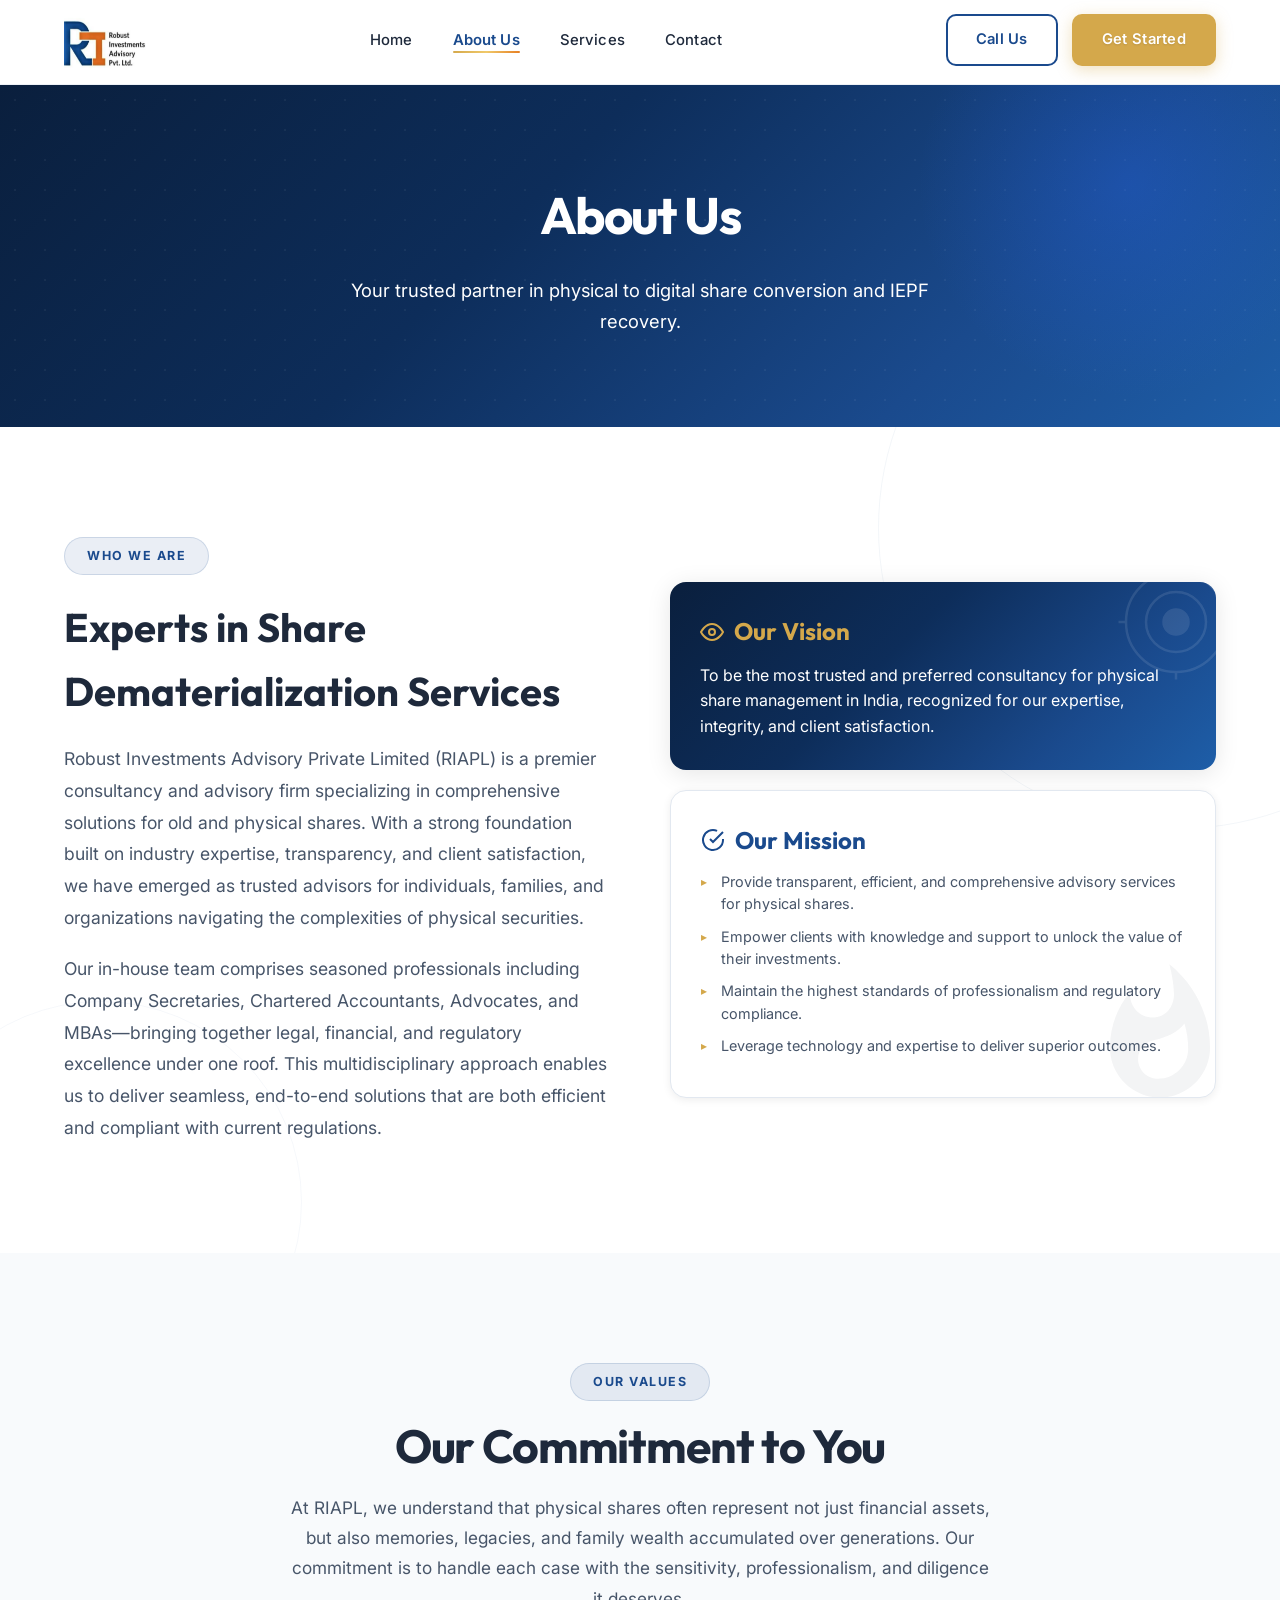
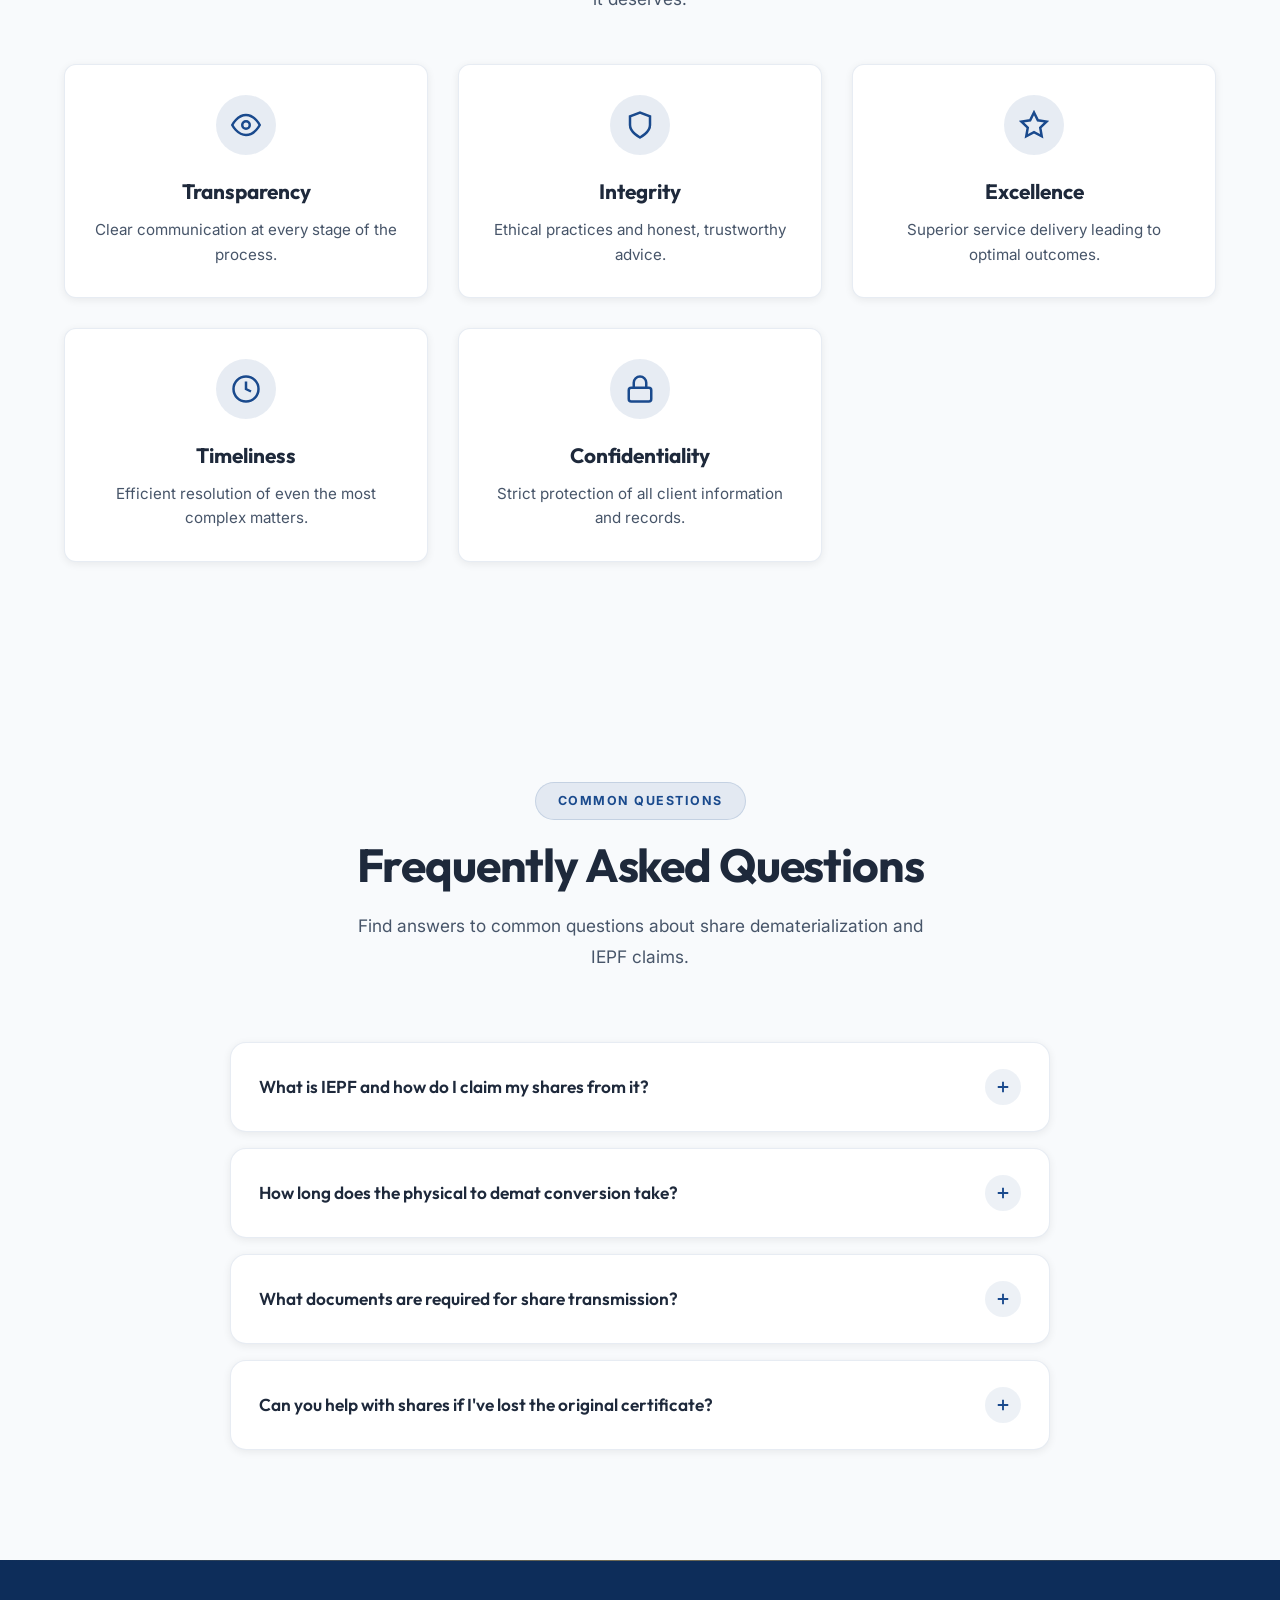
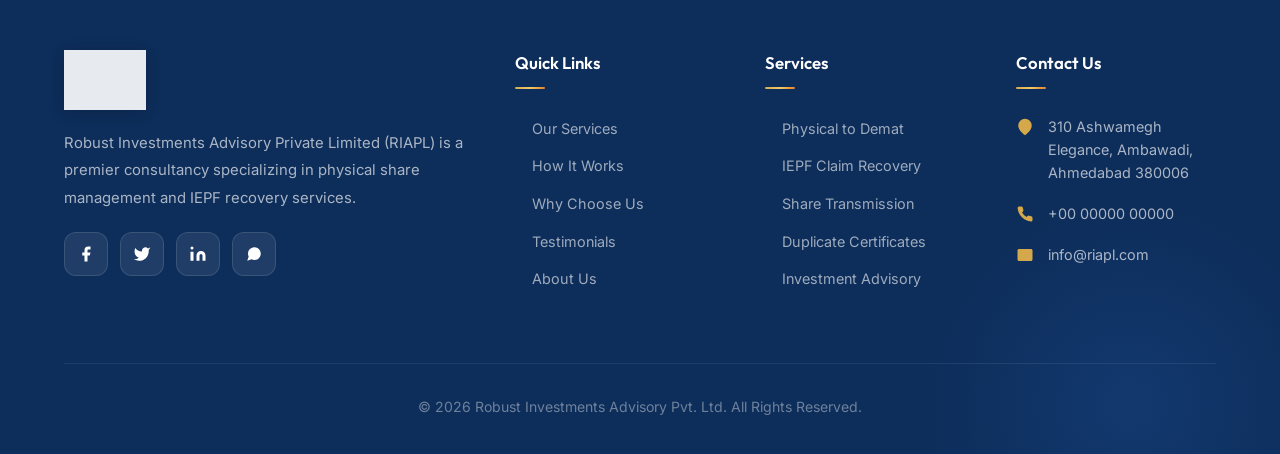
==== commit aa963a55: "Added Advanced Animations" ====
--- a/html/about.html
+++ b/html/about.html
@@ -86,9 +86,15 @@
                     <div
                         style="background: var(--hero-gradient); padding: 30px; border-radius: 16px; color: var(--white); box-shadow: var(--shadow-md); position: relative; overflow: hidden;">
                         <div style="position: absolute; right: -20px; top: -20px; opacity: 0.1;">
-                            <svg viewBox="0 0 24 24" width="120" height="120" fill="currentColor">
-                                <path
-                                    d="M12 2C6.48 2 2 6.48 2 12s4.48 10 10 10 10-4.48 10-10S17.52 2 12 2zm1 15h-2v-2h2v2zm0-4h-2V7h2v6z" />
+                            <svg viewBox="0 0 24 24" width="120" height="120" fill="currentColor" stroke="currentColor"
+                                stroke-width="0.5">
+                                <circle cx="12" cy="12" r="10" fill="none" />
+                                <circle cx="12" cy="12" r="6" fill="none" />
+                                <circle cx="12" cy="12" r="2.5" />
+                                <line x1="12" y1="2" x2="12" y2="0.5" />
+                                <line x1="12" y1="22" x2="12" y2="23.5" />
+                                <line x1="2" y1="12" x2="0.5" y2="12" />
+                                <line x1="22" y1="12" x2="23.5" y2="12" />
                             </svg>
                         </div>
                         <h3
--- a/css/styles.css
+++ b/css/styles.css
@@ -11,6 +11,7 @@
     --primary-dark: #0d2d5a;
     --accent-orange: #e67e22;
     --accent-gold: #d4a84b;
+    --accent-gold-light: #f0c96a;
 
     /* Neutrals */
     --white: #ffffff;
@@ -21,28 +22,33 @@
     --text-dark: #1e293b;
 
     /* Gradients */
-    --hero-gradient: linear-gradient(135deg, #0d2d5a 0%, #1a4a8d 50%, #2563eb 100%);
+    --hero-gradient: linear-gradient(135deg, #0a1f3d 0%, #0d2d5a 40%, #1a4a8d 75%, #1e5ea8 100%);
     --card-gradient: linear-gradient(180deg, rgba(26, 74, 141, 0.05) 0%, rgba(26, 74, 141, 0.1) 100%);
-    --gold-gradient: linear-gradient(135deg, #d4a84b 0%, #e67e22 100%);
+    --gold-gradient: linear-gradient(135deg, #d4a84b 0%, #f0c96a 50%, #e67e22 100%);
+    --glass-bg: rgba(255, 255, 255, 0.07);
+    --glass-border: rgba(255, 255, 255, 0.15);
 
     /* Typography */
     --font-heading: 'Outfit', sans-serif;
     --font-body: 'Inter', sans-serif;
 
     /* Spacing */
-    --section-padding: 100px 0;
+    --section-padding: 110px 0;
     --container-width: 1200px;
 
     /* Transitions */
     --transition-fast: 0.2s ease;
-    --transition-medium: 0.3s ease;
-    --transition-slow: 0.5s ease;
+    --transition-medium: 0.35s cubic-bezier(0.4, 0, 0.2, 1);
+    --transition-slow: 0.6s cubic-bezier(0.4, 0, 0.2, 1);
+    --transition-spring: 0.5s cubic-bezier(0.34, 1.56, 0.64, 1);
 
     /* Shadows */
-    --shadow-sm: 0 2px 8px rgba(0, 0, 0, 0.08);
-    --shadow-md: 0 4px 20px rgba(0, 0, 0, 0.12);
-    --shadow-lg: 0 8px 40px rgba(0, 0, 0, 0.16);
-    --shadow-glow: 0 0 40px rgba(26, 74, 141, 0.3);
+    --shadow-sm: 0 2px 8px rgba(0, 0, 0, 0.07);
+    --shadow-md: 0 4px 24px rgba(0, 0, 0, 0.10);
+    --shadow-lg: 0 10px 48px rgba(0, 0, 0, 0.14);
+    --shadow-xl: 0 20px 80px rgba(0, 0, 0, 0.18);
+    --shadow-glow: 0 0 50px rgba(26, 74, 141, 0.35);
+    --shadow-gold: 0 8px 32px rgba(212, 168, 75, 0.35);
 }
 
 html {
@@ -57,44 +63,92 @@
     overflow-x: hidden;
 }
 
+/* ===== SCROLL PROGRESS BAR ===== */
+.scroll-progress {
+    position: fixed;
+    top: 0;
+    left: 0;
+    width: 0%;
+    height: 3px;
+    background: var(--gold-gradient);
+    z-index: 99997;
+    transition: width 0.1s linear;
+    box-shadow: 0 0 10px rgba(212, 168, 75, 0.7);
+}
+
+/* ===== PAGE TRANSITION OVERLAY ===== */
+.page-transition {
+    position: fixed;
+    inset: 0;
+    background: var(--primary-dark);
+    z-index: 99990;
+    transform: scaleY(1);
+    transform-origin: bottom;
+    animation: pageReveal 1.1s cubic-bezier(0.77, 0, 0.175, 1) forwards;
+}
+
+@keyframes pageReveal {
+    0% { transform: scaleY(1); transform-origin: top; }
+    100% { transform: scaleY(0); transform-origin: top; }
+}
+
 .container {
     max-width: var(--container-width);
     margin: 0 auto;
-    padding: 0 20px;
+    padding: 0 24px;
 }
 
 /* ===== HEADER & NAVIGATION ===== */
 header {
-    position: fixed;
+    position: sticky;
     top: 0;
     left: 0;
     right: 0;
-    z-index: 1000;
-    background: #ffffff;
-    border-bottom: 1px solid rgba(26, 74, 141, 0.1);
-    transition: var(--transition-medium);
+    z-index: 1001;
+    background: rgba(255, 255, 255, 0.97);
+    backdrop-filter: blur(20px) saturate(180%);
+    -webkit-backdrop-filter: blur(20px) saturate(180%);
+    border-bottom: 1px solid rgba(26, 74, 141, 0.08);
+    transition: all 0.4s cubic-bezier(0.4, 0, 0.2, 1);
+    height: 85px;
+    /* Sticky needs a stacking context to work with z-index */
+    will-change: transform;
 }
 
 header.scrolled {
-    box-shadow: var(--shadow-md);
+    box-shadow: 0 4px 30px rgba(13, 45, 90, 0.12);
+    background: rgba(255, 255, 255, 1);
 }
 
 nav {
     display: flex;
     justify-content: space-between;
     align-items: center;
-    padding: 15px 0;
+    height: 100%;
+    padding: 0;
 }
 
 .logo {
     display: flex;
     align-items: center;
-    gap: 12px;
+    gap: 10px;
+    position: relative;
+    height: 100%;
+    padding: 10px 0px 10px 0px;
+    backdrop-filter: blur(20px) saturate(180%);
+    -webkit-backdrop-filter: blur(20px) saturate(180%);
 }
 
 .logo img {
-    height: 70px;
+    height: 60px;
     width: auto;
+    transition: var(--transition-medium);
+    display: block;
+}
+
+.logo:hover img {
+    transform: scale(1.04);
+    filter: drop-shadow(0 3px 10px rgba(26, 74, 141, 0.22));
 }
 
 .nav-links {
@@ -107,48 +161,75 @@
     text-decoration: none;
     color: var(--text-dark);
     font-weight: 500;
-    font-size: 0.95rem;
+    font-size: 0.93rem;
     position: relative;
     transition: var(--transition-fast);
-}
-
-.nav-links a::after {
+    letter-spacing: 0.01em;
+}
+
+.nav-links a::before {
     content: '';
     position: absolute;
     bottom: -4px;
     left: 0;
-    width: 0;
+    width: 100%;
     height: 2px;
     background: var(--gold-gradient);
-    transition: var(--transition-medium);
+    transform: scaleX(0);
+    transform-origin: right;
+    transition: transform 0.35s cubic-bezier(0.4, 0, 0.2, 1);
+    border-radius: 2px;
 }
 
 .nav-links a:hover {
     color: var(--primary-blue);
 }
 
-.nav-links a:hover::after {
-    width: 100%;
+.nav-links a:hover::before,
+.nav-links a.active::before {
+    transform: scaleX(1);
+    transform-origin: left;
+}
+
+.nav-links a.active {
+    color: var(--primary-blue);
+    font-weight: 600;
 }
 
 .nav-cta {
     display: flex;
-    gap: 15px;
+    gap: 14px;
     align-items: center;
 }
 
+/* ===== BUTTONS ===== */
 .btn {
     padding: 12px 28px;
-    border-radius: 8px;
+    border-radius: 10px;
     font-weight: 600;
-    font-size: 0.95rem;
+    font-size: 0.92rem;
     text-decoration: none;
-    transition: var(--transition-medium);
+    transition: all 0.35s cubic-bezier(0.4, 0, 0.2, 1);
     cursor: pointer;
     border: none;
     display: inline-flex;
     align-items: center;
     gap: 8px;
+    position: relative;
+    overflow: hidden;
+    letter-spacing: 0.02em;
+}
+
+.btn::after {
+    content: '';
+    position: absolute;
+    inset: 0;
+    background: rgba(255, 255, 255, 0);
+    transition: background 0.3s ease;
+}
+
+.btn:hover::after {
+    background: rgba(255, 255, 255, 0.12);
 }
 
 .btn-outline {
@@ -160,22 +241,37 @@
 .btn-outline:hover {
     background: var(--primary-blue);
     color: var(--white);
+    transform: translateY(-2px);
+    box-shadow: 0 8px 24px rgba(26, 74, 141, 0.25);
 }
 
 .btn-primary {
-    background: var(--gold-gradient);
+    background: #d4a84b;
     color: var(--white);
-    box-shadow: 0 4px 15px rgba(212, 168, 75, 0.4);
+    box-shadow: 0 4px 16px rgba(212, 168, 75, 0.35);
+    text-shadow: 0 1px 2px rgba(0,0,0,0.12);
+    border: 2px solid transparent;
 }
 
 .btn-primary:hover {
-    transform: translateY(-2px);
-    box-shadow: 0 6px 25px rgba(212, 168, 75, 0.5);
+    background: #c0942f;
+    transform: translateY(-3px);
+    box-shadow: 0 10px 32px rgba(192, 148, 47, 0.45);
+}
+
+.btn-primary svg,
+.btn-outline svg {
+    transition: transform 0.3s cubic-bezier(0.34, 1.56, 0.64, 1);
+}
+
+.btn:hover svg {
+    transform: translateX(4px);
 }
 
 .btn-large {
-    padding: 16px 36px;
-    font-size: 1.05rem;
+    padding: 17px 38px;
+    font-size: 1.02rem;
+    border-radius: 12px;
 }
 
 /* Mobile Menu Toggle */
@@ -193,39 +289,116 @@
     background: var(--primary-blue);
     border-radius: 3px;
     transition: var(--transition-medium);
+    display: block;
+}
+
+.menu-toggle.active span:nth-child(1) {
+    transform: translateY(8px) rotate(45deg);
+}
+
+.menu-toggle.active span:nth-child(2) {
+    opacity: 0;
+    transform: scaleX(0);
+}
+
+.menu-toggle.active span:nth-child(3) {
+    transform: translateY(-8px) rotate(-45deg);
 }
 
 /* ===== HERO SECTION ===== */
 .hero {
-    min-height: 110vh;
+    min-height: calc(100vh - 72px);
     background: var(--hero-gradient);
     display: flex;
     align-items: center;
     position: relative;
     overflow: hidden;
-    padding-top: 100px;
+    /* Sticky header is in-flow, so no large offset needed */
+    padding-top: 80px;
     padding-bottom: 100px;
 }
 
+/* Animated mesh background */
 .hero::before {
     content: '';
     position: absolute;
-    top: 0;
-    left: 0;
-    right: 0;
-    bottom: 0;
-    background: url("data:image/svg+xml,%3Csvg width='60' height='60' viewBox='0 0 60 60' xmlns='http://www.w3.org/2000/svg'%3E%3Cg fill='none' fill-rule='evenodd'%3E%3Cg fill='%23ffffff' fill-opacity='0.03'%3E%3Cpath d='M36 34v-4h-2v4h-4v2h4v4h2v-4h4v-2h-4zm0-30V0h-2v4h-4v2h4v4h2V6h4V4h-4zM6 34v-4H4v4H0v2h4v4h2v-4h4v-2H6zM6 4V0H4v4H0v2h4v4h2V6h4V4H6z'/%3E%3C/g%3E%3C/g%3E%3C/svg%3E");
-    animation: bgMove 30s linear infinite;
-}
-
-@keyframes bgMove {
-    0% {
-        background-position: 0 0;
-    }
-
-    100% {
-        background-position: 60px 60px;
-    }
+    inset: 0;
+    background:
+        radial-gradient(ellipse 80% 60% at 70% 40%, rgba(37, 99, 235, 0.25) 0%, transparent 60%),
+        radial-gradient(ellipse 50% 40% at 20% 70%, rgba(212, 168, 75, 0.12) 0%, transparent 50%);
+    animation: meshPulse 8s ease-in-out infinite alternate;
+}
+
+@keyframes meshPulse {
+    0% { opacity: 0.7; transform: scale(1); }
+    100% { opacity: 1; transform: scale(1.05); }
+}
+
+/* Dot grid pattern */
+.hero::after {
+    content: '';
+    position: absolute;
+    inset: 0;
+    background-image: radial-gradient(circle, rgba(255,255,255,0.07) 1px, transparent 1px);
+    background-size: 32px 32px;
+    animation: gridDrift 25s linear infinite;
+}
+
+@keyframes gridDrift {
+    0% { background-position: 0 0; }
+    100% { background-position: 32px 32px; }
+}
+
+/* Floating orbs */
+.hero-orb {
+    position: absolute;
+    border-radius: 50%;
+    filter: blur(80px);
+    pointer-events: none;
+    z-index: 0;
+}
+
+.hero-orb-1 {
+    width: 400px;
+    height: 400px;
+    background: rgba(37, 99, 235, 0.3);
+    top: -100px;
+    right: 10%;
+    animation: orbFloat1 12s ease-in-out infinite;
+}
+
+.hero-orb-2 {
+    width: 300px;
+    height: 300px;
+    background: rgba(212, 168, 75, 0.15);
+    bottom: 10%;
+    left: 5%;
+    animation: orbFloat2 15s ease-in-out infinite;
+}
+
+.hero-orb-3 {
+    width: 200px;
+    height: 200px;
+    background: rgba(30, 94, 168, 0.25);
+    top: 50%;
+    left: 45%;
+    animation: orbFloat3 10s ease-in-out infinite;
+}
+
+@keyframes orbFloat1 {
+    0%, 100% { transform: translate(0, 0) scale(1); }
+    33% { transform: translate(-30px, 20px) scale(1.05); }
+    66% { transform: translate(20px, -30px) scale(0.95); }
+}
+
+@keyframes orbFloat2 {
+    0%, 100% { transform: translate(0, 0) scale(1); }
+    50% { transform: translate(40px, -40px) scale(1.1); }
+}
+
+@keyframes orbFloat3 {
+    0%, 100% { transform: translate(-50%, -50%) scale(1); }
+    50% { transform: translate(-50%, -50%) scale(1.2); opacity: 0.5; }
 }
 
 .hero-content {
@@ -234,16 +407,28 @@
     gap: 60px;
     align-items: center;
     position: relative;
-    z-index: 1;
+    z-index: 2;
+}
+
+/* Hero text animations */
+.hero-text {
+    animation: heroTextIn 0.9s cubic-bezier(0.16, 1, 0.3, 1) both;
+    animation-delay: 0.4s;
+}
+
+@keyframes heroTextIn {
+    from { opacity: 0; transform: translateY(40px); }
+    to { opacity: 1; transform: translateY(0); }
 }
 
 .hero-text h1 {
     font-family: var(--font-heading);
-    font-size: 3.5rem;
+    font-size: 3.6rem;
     font-weight: 700;
     color: var(--white);
-    line-height: 1.2;
-    margin-bottom: 24px;
+    line-height: 1.15;
+    margin-bottom: 26px;
+    letter-spacing: -0.02em;
 }
 
 .hero-text h1 span {
@@ -251,30 +436,58 @@
     -webkit-background-clip: text;
     -webkit-text-fill-color: transparent;
     background-clip: text;
+    display: inline-block;
+    animation: shimmer 3s ease-in-out infinite;
+    background-size: 200% auto;
+}
+
+@keyframes shimmer {
+    0% { background-position: 0% center; }
+    50% { background-position: 100% center; }
+    100% { background-position: 0% center; }
 }
 
 .hero-text p {
-    font-size: 1.2rem;
-    color: rgba(255, 255, 255, 0.85);
-    margin-bottom: 36px;
-    line-height: 1.8;
+    font-size: 1.12rem;
+    color: rgba(255, 255, 255, 0.82);
+    margin-bottom: 40px;
+    line-height: 1.85;
 }
 
 .hero-buttons {
     display: flex;
-    gap: 20px;
+    gap: 18px;
     flex-wrap: wrap;
 }
 
+/* Pulse ring on primary CTA */
+.btn-primary.btn-large {
+    position: relative;
+}
+
+.btn-primary.btn-large::before {
+    content: '';
+    position: absolute;
+    inset: -4px;
+    border-radius: 16px;
+    border: 2px solid rgba(212, 168, 75, 0.4);
+    animation: ctaPulse 2.5s ease-out infinite;
+}
+
+@keyframes ctaPulse {
+    0% { transform: scale(1); opacity: 0.8; }
+    100% { transform: scale(1.12); opacity: 0; }
+}
+
+/* ===== STATS BAR ===== */
 .stats-bar {
     background: #f0f7ff;
-    /* Light Blue */
     padding: 60px 0;
     position: relative;
     z-index: 10;
     margin-top: -50px;
     border-radius: 30px 30px 0 0;
-    box-shadow: 0 -10px 30px rgba(26, 74, 141, 0.05);
+    box-shadow: 0 -10px 30px rgba(26, 74, 141, 0.08);
 }
 
 .hero-stats {
@@ -285,49 +498,60 @@
 
 .stat-item {
     text-align: center;
-}
+    position: relative;
+}
+
+.stat-item::after {
+    content: '';
+    position: absolute;
+    right: -15px;
+    top: 15%;
+    height: 70%;
+    width: 1px;
+    background: var(--light-gray);
+}
+
+.stat-item:last-child::after { display: none; }
 
 .stat-item h3 {
     font-family: var(--font-heading);
-    font-size: 3rem;
+    font-size: 3.2rem;
     color: var(--primary-blue);
     font-weight: 700;
-    margin-bottom: 5px;
+    margin-bottom: 6px;
+    background: linear-gradient(135deg, var(--primary-blue), #2563eb);
+    -webkit-background-clip: text;
+    -webkit-text-fill-color: transparent;
+    background-clip: text;
 }
 
 .stat-item p {
-    font-size: 1rem;
+    font-size: 0.95rem;
     color: var(--dark-gray);
     font-weight: 500;
-}
-
-/* Animations */
-.reveal {
-    opacity: 0;
-    transform: translateY(30px);
-    animation: fadeInUp 0.8s ease forwards;
-}
-
-.reveal:nth-child(2) {
-    animation-delay: 0.2s;
-}
-
-.reveal:nth-child(3) {
-    animation-delay: 0.4s;
-}
-
-@keyframes fadeInUp {
-    to {
-        opacity: 1;
-        transform: translateY(0);
-    }
-}
-
+    letter-spacing: 0.03em;
+    text-transform: uppercase;
+    font-size: 0.8rem;
+}
+
+/* Reveal / counter animation */
+.stat-item.counting h3 {
+    animation: countUp 0.05s steps(1) both;
+}
+
+/* ===== HERO VISUAL ===== */
 .hero-visual {
     position: relative;
     display: flex;
     justify-content: center;
     align-items: center;
+    animation: heroVisualIn 1s cubic-bezier(0.16, 1, 0.3, 1) both;
+    animation-delay: 0.6s;
+}
+
+@keyframes heroVisualIn {
+    from { opacity: 0; transform: translateX(50px) rotate(2deg); }
+    to { opacity: 1; transform: translateX(0) rotate(0deg); }
 }
 
 .hero-graphic {
@@ -337,57 +561,88 @@
     position: relative;
 }
 
+/* Central glowing sphere in hero graphic */
+.hero-graphic::before {
+    content: '';
+    position: absolute;
+    width: 220px;
+    height: 220px;
+    background: radial-gradient(circle, rgba(37, 99, 235, 0.4) 0%, rgba(26, 74, 141, 0.2) 40%, transparent 70%);
+    border-radius: 50%;
+    top: 50%;
+    left: 50%;
+    transform: translate(-50%, -50%);
+    animation: coreGlow 4s ease-in-out infinite;
+    filter: blur(20px);
+    z-index: 0;
+}
+
+@keyframes coreGlow {
+    0%, 100% { transform: translate(-50%, -50%) scale(1); opacity: 0.7; }
+    50% { transform: translate(-50%, -50%) scale(1.2); opacity: 1; }
+}
+
 .floating-card {
     position: absolute;
-    background: rgba(255, 255, 255, 0.95);
-    backdrop-filter: blur(10px);
-    border-radius: 16px;
-    padding: 24px;
-    width: 280px;
-    box-shadow: var(--shadow-lg);
-    animation: float 6s ease-in-out infinite;
+    background: rgba(255, 255, 255, 0.96);
+    backdrop-filter: blur(16px);
+    -webkit-backdrop-filter: blur(16px);
+    border-radius: 20px;
+    padding: 26px;
+    width: 255px;
+    box-shadow: 0 20px 60px rgba(0,0,0,0.15), 0 0 0 1px rgba(255,255,255,0.5);
+    animation: floatCard 7s ease-in-out infinite;
     z-index: 5;
+    transform-origin: center;
+    transition: transform 0.4s var(--transition-spring), box-shadow 0.4s ease;
+}
+
+.floating-card:hover {
+    transform: translateY(-8px) scale(1.03) !important;
+    box-shadow: 0 30px 80px rgba(0,0,0,0.2), 0 0 0 1px rgba(255,255,255,0.7);
+    z-index: 10;
 }
 
 .floating-card:nth-child(1) {
-    top: 0;
+    top: 30px;
     left: 0;
     animation-delay: 0s;
 }
 
 .floating-card:nth-child(2) {
-    top: 35%;
-    right: -20px;
-    animation-delay: 2s;
+    top: 38%;
+    right: -10px;
+    animation-delay: 2.3s;
 }
 
 .floating-card:nth-child(3) {
-    bottom: 0;
-    left: 40px;
-    animation-delay: 4s;
-}
-
-@keyframes float {
-
-    0%,
-    100% {
-        transform: translateY(0);
-    }
-
-    50% {
-        transform: translateY(-15px);
-    }
+    bottom: 30px;
+    left: 50px;
+    animation-delay: 4.6s;
+}
+
+@keyframes floatCard {
+    0%, 100% { transform: translateY(0px) rotate(0deg); }
+    25% { transform: translateY(-12px) rotate(0.5deg); }
+    75% { transform: translateY(-6px) rotate(-0.5deg); }
 }
 
 .floating-card .card-icon {
-    width: 50px;
-    height: 50px;
+    width: 52px;
+    height: 52px;
     background: var(--hero-gradient);
-    border-radius: 12px;
+    border-radius: 14px;
     display: flex;
     align-items: center;
     justify-content: center;
-    margin-bottom: 12px;
+    margin-bottom: 14px;
+    box-shadow: 0 8px 20px rgba(26, 74, 141, 0.3);
+    transition: var(--transition-spring);
+}
+
+.floating-card:hover .card-icon {
+    transform: scale(1.1) rotate(-5deg);
+    box-shadow: 0 12px 30px rgba(26, 74, 141, 0.4);
 }
 
 .floating-card .card-icon svg {
@@ -397,131 +652,235 @@
 }
 
 .floating-card h4 {
-    font-size: 1rem;
+    font-family: var(--font-heading);
+    font-size: 1.02rem;
     color: var(--text-dark);
-    margin-bottom: 4px;
+    margin-bottom: 5px;
+    font-weight: 600;
 }
 
 .floating-card p {
-    font-size: 0.85rem;
+    font-size: 0.82rem;
     color: var(--medium-gray);
     margin-bottom: 0;
+    line-height: 1.5;
+}
+
+/* Accent line on cards */
+.floating-card::before {
+    content: '';
+    position: absolute;
+    top: 0;
+    left: 20px;
+    right: 20px;
+    height: 3px;
+    background: var(--gold-gradient);
+    border-radius: 0 0 4px 4px;
+    transform: scaleX(0);
+    transition: transform 0.4s ease;
+}
+
+.floating-card:hover::before {
+    transform: scaleX(1);
+}
+
+/* ===== SECTION BASE ===== */
+.section-header {
+    text-align: center;
+    margin-bottom: 70px;
+}
+
+.section-tag {
+    display: inline-block;
+    background: rgba(26, 74, 141, 0.09);
+    color: var(--primary-blue);
+    padding: 8px 22px;
+    border-radius: 30px;
+    font-size: 0.78rem;
+    font-weight: 700;
+    text-transform: uppercase;
+    letter-spacing: 1.5px;
+    margin-bottom: 18px;
+    border: 1px solid rgba(26, 74, 141, 0.15);
+    transition: var(--transition-medium);
+}
+
+.section-header h2 {
+    font-family: var(--font-heading);
+    font-size: 2.9rem;
+    color: var(--text-dark);
+    margin-bottom: 18px;
+    letter-spacing: -0.025em;
+    line-height: 1.2;
+}
+
+.section-header p {
+    font-size: 1.08rem;
+    color: var(--dark-gray);
+    max-width: 580px;
+    margin: 0 auto;
+    line-height: 1.75;
 }
 
 /* ===== SERVICES SECTION ===== */
 .services {
     padding: var(--section-padding);
     background: var(--off-white);
-}
-
-.section-header {
-    text-align: center;
-    margin-bottom: 60px;
-}
-
-.section-tag {
-    display: inline-block;
-    background: rgba(26, 74, 141, 0.1);
-    color: var(--primary-blue);
-    padding: 8px 20px;
-    border-radius: 30px;
-    font-size: 0.85rem;
-    font-weight: 600;
-    text-transform: uppercase;
-    letter-spacing: 1px;
-    margin-bottom: 16px;
-}
-
-.section-header h2 {
-    font-family: var(--font-heading);
-    font-size: 2.8rem;
-    color: var(--text-dark);
-    margin-bottom: 16px;
-}
-
-.section-header p {
-    font-size: 1.1rem;
-    color: var(--dark-gray);
-    max-width: 600px;
-    margin: 0 auto;
+    position: relative;
+    overflow: hidden;
+}
+
+/* Decorative background circles */
+.services::before {
+    content: '';
+    position: absolute;
+    width: 600px;
+    height: 600px;
+    border-radius: 50%;
+    border: 1px solid rgba(26, 74, 141, 0.05);
+    top: -200px;
+    right: -200px;
+    pointer-events: none;
+}
+
+.services::after {
+    content: '';
+    position: absolute;
+    width: 400px;
+    height: 400px;
+    border-radius: 50%;
+    border: 1px solid rgba(26, 74, 141, 0.04);
+    bottom: -150px;
+    left: -100px;
+    pointer-events: none;
 }
 
 .services-grid {
     display: grid;
     grid-template-columns: repeat(3, 1fr);
-    gap: 30px;
+    gap: 28px;
+    position: relative;
+    z-index: 1;
 }
 
 .service-card {
     background: var(--white);
-    border-radius: 20px;
+    border-radius: 22px;
     padding: 40px 30px;
     position: relative;
     overflow: hidden;
-    transition: var(--transition-medium);
-    border: 1px solid transparent;
-}
-
+    transition: all 0.4s cubic-bezier(0.4, 0, 0.2, 1);
+    border: 1px solid rgba(226, 232, 240, 0.8);
+    group: true;
+}
+
+/* Animated gradient border */
 .service-card::before {
     content: '';
     position: absolute;
-    top: 0;
+    inset: 0;
+    border-radius: 22px;
+    padding: 1px;
+    background: var(--gold-gradient);
+    -webkit-mask: linear-gradient(#fff 0 0) content-box, linear-gradient(#fff 0 0);
+    -webkit-mask-composite: xor;
+    mask-composite: exclude;
+    opacity: 0;
+    transition: opacity 0.4s ease;
+}
+
+.service-card::after {
+    content: '';
+    position: absolute;
+    bottom: 0;
     left: 0;
     right: 0;
     height: 4px;
     background: var(--gold-gradient);
     transform: scaleX(0);
-    transition: var(--transition-medium);
+    transition: transform 0.4s cubic-bezier(0.4, 0, 0.2, 1);
+    border-radius: 0 0 4px 4px;
 }
 
 .service-card:hover {
-    transform: translateY(-8px);
-    box-shadow: var(--shadow-lg);
-    border-color: rgba(26, 74, 141, 0.1);
+    transform: translateY(-10px);
+    box-shadow: var(--shadow-xl);
+    border-color: transparent;
 }
 
 .service-card:hover::before {
+    opacity: 1;
+}
+
+.service-card:hover::after {
     transform: scaleX(1);
 }
 
+/* Shine sweep on hover */
+.service-card .shine {
+    position: absolute;
+    top: 0;
+    left: -100%;
+    width: 60%;
+    height: 100%;
+    background: linear-gradient(90deg, transparent, rgba(255,255,255,0.3), transparent);
+    transform: skewX(-15deg);
+    transition: left 0.6s ease;
+    pointer-events: none;
+}
+
+.service-card:hover .shine {
+    left: 150%;
+}
+
 .service-icon {
-    width: 70px;
-    height: 70px;
-    background: var(--card-gradient);
-    border-radius: 16px;
+    width: 72px;
+    height: 72px;
+    background: linear-gradient(135deg, rgba(26, 74, 141, 0.08), rgba(26, 74, 141, 0.15));
+    border-radius: 18px;
     display: flex;
     align-items: center;
     justify-content: center;
-    margin-bottom: 24px;
-    transition: var(--transition-medium);
+    margin-bottom: 26px;
+    transition: all 0.4s cubic-bezier(0.34, 1.56, 0.64, 1);
+    position: relative;
 }
 
 .service-card:hover .service-icon {
     background: var(--hero-gradient);
+    transform: scale(1.1) rotate(-5deg);
+    box-shadow: 0 12px 30px rgba(26, 74, 141, 0.35);
 }
 
 .service-icon svg {
-    width: 35px;
-    height: 35px;
+    width: 36px;
+    height: 36px;
     fill: var(--primary-blue);
-    transition: var(--transition-medium);
+    transition: all 0.4s ease;
 }
 
 .service-card:hover .service-icon svg {
     fill: var(--white);
+    transform: scale(1.1);
 }
 
 .service-card h3 {
     font-family: var(--font-heading);
-    font-size: 1.4rem;
+    font-size: 1.35rem;
     color: var(--text-dark);
-    margin-bottom: 12px;
+    margin-bottom: 14px;
+    transition: color 0.3s ease;
+    letter-spacing: -0.01em;
+}
+
+.service-card:hover h3 {
+    color: var(--primary-blue);
 }
 
 .service-card p {
     color: var(--dark-gray);
-    font-size: 0.95rem;
-    line-height: 1.7;
+    font-size: 0.93rem;
+    line-height: 1.75;
 }
 
 .service-list {
@@ -534,41 +893,74 @@
 .service-list li {
     position: relative;
     padding-left: 20px;
-    margin-bottom: 8px;
+    margin-bottom: 10px;
     font-size: 0.9rem;
     color: var(--dark-gray);
-    line-height: 1.5;
+    line-height: 1.55;
+    transition: color 0.2s ease, padding-left 0.2s ease;
 }
 
 .service-list li::before {
-    content: '•';
+    content: '▸';
     position: absolute;
     left: 0;
-    color: var(--primary-blue);
-    font-weight: bold;
+    color: var(--accent-gold);
+    font-size: 0.75rem;
+    top: 2px;
+    transition: transform 0.2s ease;
+}
+
+.service-card:hover .service-list li {
+    color: var(--text-dark);
+}
+
+.service-card:hover .service-list li::before {
+    transform: translateX(2px);
 }
 
 /* ===== HOW IT WORKS ===== */
 .process {
     padding: var(--section-padding);
     background: var(--white);
+    position: relative;
+    overflow: hidden;
+}
+
+/* Animated background line */
+.process::before {
+    content: '';
+    position: absolute;
+    width: 100%;
+    height: 2px;
+    background: linear-gradient(90deg, transparent, var(--light-gray), transparent);
+    top: 50%;
+    left: 0;
 }
 
 .process-steps {
     display: flex;
     justify-content: space-between;
     position: relative;
-}
-
+    gap: 20px;
+}
+
+/* Connector line */
 .process-steps::before {
     content: '';
     position: absolute;
     top: 50px;
-    left: 10%;
-    right: 10%;
-    height: 3px;
-    background: var(--light-gray);
+    left: 12%;
+    right: 12%;
+    height: 2px;
+    background: linear-gradient(90deg, var(--light-gray), var(--accent-gold), var(--light-gray));
     z-index: 0;
+    background-size: 200% auto;
+    animation: lineFlow 3s linear infinite;
+}
+
+@keyframes lineFlow {
+    0% { background-position: 200% center; }
+    100% { background-position: 0% center; }
 }
 
 .step {
@@ -576,7 +968,7 @@
     position: relative;
     z-index: 1;
     flex: 1;
-    padding: 0 20px;
+    padding: 0 16px;
 }
 
 .step-number {
@@ -589,27 +981,55 @@
     justify-content: center;
     margin: 0 auto 30px;
     font-family: var(--font-heading);
-    font-size: 2.5rem;
+    font-size: 2.4rem;
     font-weight: 700;
     color: var(--white);
     box-shadow: var(--shadow-glow);
-    transition: var(--transition-medium);
+    transition: all 0.4s cubic-bezier(0.34, 1.56, 0.64, 1);
+    position: relative;
+}
+
+/* Ripple ring around step numbers */
+.step-number::before {
+    content: '';
+    position: absolute;
+    inset: -8px;
+    border-radius: 50%;
+    border: 2px solid rgba(26, 74, 141, 0.2);
+    animation: stepRipple 2.5s ease-out infinite;
+}
+
+.step-number::after {
+    content: '';
+    position: absolute;
+    inset: -16px;
+    border-radius: 50%;
+    border: 1px solid rgba(26, 74, 141, 0.1);
+    animation: stepRipple 2.5s ease-out 0.5s infinite;
+}
+
+@keyframes stepRipple {
+    0% { transform: scale(0.8); opacity: 1; }
+    100% { transform: scale(1.2); opacity: 0; }
 }
 
 .step:hover .step-number {
-    transform: scale(1.1);
+    transform: scale(1.12) translateY(-4px);
+    box-shadow: 0 20px 60px rgba(26, 74, 141, 0.4);
 }
 
 .step h3 {
     font-family: var(--font-heading);
-    font-size: 1.3rem;
+    font-size: 1.25rem;
     color: var(--text-dark);
     margin-bottom: 12px;
+    letter-spacing: -0.01em;
 }
 
 .step p {
     color: var(--dark-gray);
-    font-size: 0.95rem;
+    font-size: 0.92rem;
+    line-height: 1.7;
 }
 
 /* ===== WHY CHOOSE US ===== */
@@ -617,6 +1037,33 @@
     padding: var(--section-padding);
     background: var(--hero-gradient);
     position: relative;
+    overflow: hidden;
+}
+
+/* Animated mesh for why-us */
+.why-us::before {
+    content: '';
+    position: absolute;
+    inset: 0;
+    background-image: radial-gradient(circle, rgba(255,255,255,0.04) 1px, transparent 1px);
+    background-size: 40px 40px;
+}
+
+.why-us::after {
+    content: '';
+    position: absolute;
+    width: 700px;
+    height: 700px;
+    background: radial-gradient(circle, rgba(37, 99, 235, 0.3) 0%, transparent 60%);
+    border-radius: 50%;
+    top: -200px;
+    right: -200px;
+    pointer-events: none;
+}
+
+.why-us .section-header {
+    position: relative;
+    z-index: 1;
 }
 
 .why-us .section-header h2,
@@ -625,41 +1072,69 @@
 }
 
 .why-us .section-tag {
-    background: rgba(255, 255, 255, 0.2);
-    color: var(--white);
+    background: rgba(255, 255, 255, 0.15);
+    color: var(--accent-gold);
+    border-color: rgba(255, 255, 255, 0.2);
 }
 
 .features-grid {
     display: grid;
     grid-template-columns: repeat(2, 1fr);
-    gap: 30px;
+    gap: 24px;
+    position: relative;
+    z-index: 1;
 }
 
 .feature-card {
-    background: rgba(255, 255, 255, 0.1);
-    backdrop-filter: blur(10px);
-    border: 1px solid rgba(255, 255, 255, 0.2);
-    border-radius: 20px;
-    padding: 35px;
-    display: flex;
-    gap: 20px;
-    transition: var(--transition-medium);
+    background: var(--glass-bg);
+    backdrop-filter: blur(20px);
+    -webkit-backdrop-filter: blur(20px);
+    border: 1px solid var(--glass-border);
+    border-radius: 22px;
+    padding: 36px;
+    display: flex;
+    gap: 22px;
+    transition: all 0.4s cubic-bezier(0.4, 0, 0.2, 1);
+    position: relative;
+    overflow: hidden;
+}
+
+.feature-card::before {
+    content: '';
+    position: absolute;
+    inset: 0;
+    background: linear-gradient(135deg, rgba(255,255,255,0.08), transparent);
+    opacity: 0;
+    transition: opacity 0.4s ease;
 }
 
 .feature-card:hover {
-    background: rgba(255, 255, 255, 0.15);
-    transform: translateX(10px);
+    background: rgba(255, 255, 255, 0.12);
+    transform: translateX(8px) translateY(-4px);
+    border-color: rgba(212, 168, 75, 0.4);
+    box-shadow: 0 20px 60px rgba(0, 0, 0, 0.2), 0 0 0 1px rgba(212, 168, 75, 0.2);
+}
+
+.feature-card:hover::before {
+    opacity: 1;
 }
 
 .feature-icon {
     flex-shrink: 0;
-    width: 60px;
-    height: 60px;
+    width: 62px;
+    height: 62px;
     background: var(--gold-gradient);
-    border-radius: 14px;
+    border-radius: 16px;
     display: flex;
     align-items: center;
     justify-content: center;
+    box-shadow: var(--shadow-gold);
+    transition: var(--transition-spring);
+}
+
+.feature-card:hover .feature-icon {
+    transform: rotate(-8deg) scale(1.08);
+    box-shadow: 0 12px 30px rgba(212, 168, 75, 0.5);
 }
 
 .feature-icon svg {
@@ -670,44 +1145,74 @@
 
 .feature-content h3 {
     font-family: var(--font-heading);
-    font-size: 1.25rem;
+    font-size: 1.2rem;
     color: var(--white);
-    margin-bottom: 8px;
+    margin-bottom: 10px;
+    letter-spacing: -0.01em;
 }
 
 .feature-content p {
-    color: rgba(255, 255, 255, 0.8);
-    font-size: 0.95rem;
+    color: rgba(255, 255, 255, 0.75);
+    font-size: 0.92rem;
+    line-height: 1.7;
 }
 
 /* ===== CTA SECTION ===== */
 .cta {
-    padding: 80px 0;
+    padding: 90px 0;
     background: var(--off-white);
+    position: relative;
+    overflow: hidden;
 }
 
 .cta-box {
     background: var(--white);
-    border-radius: 30px;
-    padding: 60px;
+    border-radius: 32px;
+    padding: 64px;
     display: flex;
     justify-content: space-between;
     align-items: center;
-    box-shadow: var(--shadow-lg);
+    box-shadow: var(--shadow-xl);
     position: relative;
     overflow: hidden;
+    border: 1px solid rgba(226, 232, 240, 0.8);
+    transition: all 0.4s ease;
+}
+
+.cta-box:hover {
+    box-shadow: 0 30px 100px rgba(13, 45, 90, 0.15);
+    transform: translateY(-4px);
 }
 
 .cta-box::before {
     content: '';
     position: absolute;
-    top: -50%;
-    right: -10%;
-    width: 400px;
-    height: 400px;
+    top: -80px;
+    right: -80px;
+    width: 350px;
+    height: 350px;
     background: var(--gold-gradient);
     border-radius: 50%;
-    opacity: 0.1;
+    opacity: 0.07;
+    animation: ctaOrb 8s ease-in-out infinite;
+}
+
+.cta-box::after {
+    content: '';
+    position: absolute;
+    bottom: -60px;
+    left: -40px;
+    width: 250px;
+    height: 250px;
+    background: var(--hero-gradient);
+    border-radius: 50%;
+    opacity: 0.05;
+    animation: ctaOrb 10s ease-in-out infinite reverse;
+}
+
+@keyframes ctaOrb {
+    0%, 100% { transform: scale(1); }
+    50% { transform: scale(1.15); }
 }
 
 .cta-content {
@@ -717,17 +1222,32 @@
 
 .cta-content h2 {
     font-family: var(--font-heading);
-    font-size: 2.2rem;
+    font-size: 2.3rem;
     color: var(--text-dark);
-    margin-bottom: 12px;
+    margin-bottom: 14px;
+    letter-spacing: -0.02em;
+    line-height: 1.25;
 }
 
 .cta-content p {
     color: var(--dark-gray);
-    font-size: 1.1rem;
+    font-size: 1.08rem;
+    line-height: 1.6;
 }
 
 .cta-actions {
+    position: relative;
+    z-index: 1;
+    flex-shrink: 0;
+    margin-left: 40px;
+}
+
+.cta-buttons {
+    display: flex;
+    gap: 16px;
+    align-items: center;
+    flex-wrap: wrap;
+    justify-content: center;
     position: relative;
     z-index: 1;
 }
@@ -736,80 +1256,169 @@
 .testimonials {
     padding: var(--section-padding);
     background: var(--white);
+    position: relative;
+    overflow: hidden;
+}
+
+.testimonials::before {
+    content: '"';
+    position: absolute;
+    font-size: 400px;
+    font-family: Georgia, serif;
+    color: rgba(26, 74, 141, 0.03);
+    top: -80px;
+    left: -40px;
+    line-height: 1;
+    pointer-events: none;
 }
 
 .testimonials-grid {
     display: grid;
     grid-template-columns: repeat(3, 1fr);
-    gap: 30px;
+    gap: 28px;
+    position: relative;
+    z-index: 1;
 }
 
 .testimonial-card {
     background: var(--off-white);
-    border-radius: 20px;
-    padding: 35px;
-    position: relative;
+    border-radius: 24px;
+    padding: 38px;
+    position: relative;
+    transition: all 0.4s cubic-bezier(0.4, 0, 0.2, 1);
+    border: 1px solid rgba(226, 232, 240, 0.8);
+    overflow: hidden;
 }
 
 .testimonial-card::before {
     content: '"';
     position: absolute;
-    top: 20px;
-    right: 30px;
-    font-size: 5rem;
+    top: 16px;
+    right: 28px;
+    font-size: 6rem;
     font-family: Georgia, serif;
     color: var(--primary-blue);
-    opacity: 0.1;
+    opacity: 0.08;
     line-height: 1;
+    transition: opacity 0.3s ease, transform 0.3s ease;
+}
+
+.testimonial-card::after {
+    content: '';
+    position: absolute;
+    bottom: 0;
+    left: 0;
+    right: 0;
+    height: 3px;
+    background: var(--gold-gradient);
+    transform: scaleX(0);
+    transition: transform 0.4s ease;
+}
+
+.testimonial-card:hover {
+    transform: translateY(-8px);
+    box-shadow: var(--shadow-xl);
+    background: var(--white);
+    border-color: rgba(212, 168, 75, 0.2);
+}
+
+.testimonial-card:hover::before {
+    opacity: 0.15;
+    transform: scale(1.1);
+}
+
+.testimonial-card:hover::after {
+    transform: scaleX(1);
 }
 
 .stars {
     display: flex;
     gap: 4px;
-    margin-bottom: 16px;
+    margin-bottom: 18px;
 }
 
 .stars svg {
-    width: 18px;
-    height: 18px;
+    width: 17px;
+    height: 17px;
     fill: var(--accent-gold);
+    transition: transform 0.2s ease;
+    filter: drop-shadow(0 2px 4px rgba(212, 168, 75, 0.3));
+}
+
+.testimonial-card:hover .stars svg {
+    animation: starPop 0.4s cubic-bezier(0.34, 1.56, 0.64, 1) forwards;
+}
+
+.testimonial-card:hover .stars svg:nth-child(1) { animation-delay: 0s; }
+.testimonial-card:hover .stars svg:nth-child(2) { animation-delay: 0.05s; }
+.testimonial-card:hover .stars svg:nth-child(3) { animation-delay: 0.1s; }
+.testimonial-card:hover .stars svg:nth-child(4) { animation-delay: 0.15s; }
+.testimonial-card:hover .stars svg:nth-child(5) { animation-delay: 0.2s; }
+
+@keyframes starPop {
+    0% { transform: scale(1); }
+    50% { transform: scale(1.3); }
+    100% { transform: scale(1); }
 }
 
 .testimonial-card blockquote {
-    font-size: 1rem;
+    font-size: 0.97rem;
     color: var(--dark-gray);
-    line-height: 1.7;
-    margin-bottom: 20px;
+    line-height: 1.8;
+    margin-bottom: 24px;
     font-style: italic;
 }
 
 .testimonial-author {
     display: flex;
     align-items: center;
-    gap: 12px;
+    gap: 14px;
 }
 
 .author-avatar {
-    width: 50px;
-    height: 50px;
+    width: 52px;
+    height: 52px;
     background: var(--hero-gradient);
     border-radius: 50%;
     display: flex;
     align-items: center;
     justify-content: center;
     color: var(--white);
-    font-weight: 600;
-    font-size: 1.1rem;
+    font-weight: 700;
+    font-size: 1.05rem;
+    box-shadow: 0 4px 16px rgba(26, 74, 141, 0.3);
+    transition: var(--transition-spring);
+    position: relative;
+}
+
+.author-avatar::after {
+    content: '';
+    position: absolute;
+    inset: -3px;
+    border-radius: 50%;
+    background: var(--gold-gradient);
+    z-index: -1;
+    opacity: 0;
+    transition: opacity 0.3s ease;
+}
+
+.testimonial-card:hover .author-avatar::after {
+    opacity: 1;
+}
+
+.testimonial-card:hover .author-avatar {
+    transform: scale(1.08);
 }
 
 .author-info h4 {
     font-size: 1rem;
     color: var(--text-dark);
-    margin-bottom: 2px;
+    margin-bottom: 3px;
+    font-weight: 600;
 }
 
 .author-info p {
-    font-size: 0.85rem;
+    font-size: 0.83rem;
     color: var(--medium-gray);
 }
 
@@ -817,20 +1426,47 @@
 footer {
     background: var(--primary-dark);
     color: var(--white);
-    padding: 80px 0 30px;
+    padding: 90px 0 36px;
+    position: relative;
+    overflow: hidden;
+}
+
+footer::before {
+    content: '';
+    position: absolute;
+    top: 0;
+    left: 0;
+    right: 0;
+    height: 1px;
+    background: linear-gradient(90deg, transparent, rgba(212, 168, 75, 0.5), transparent);
+}
+
+footer::after {
+    content: '';
+    position: absolute;
+    width: 500px;
+    height: 500px;
+    background: radial-gradient(circle, rgba(26, 74, 141, 0.4) 0%, transparent 60%);
+    border-radius: 50%;
+    bottom: -200px;
+    right: -100px;
+    pointer-events: none;
 }
 
 .footer-content {
     display: grid;
     grid-template-columns: 2fr 1fr 1fr 1fr;
     gap: 50px;
-    margin-bottom: 50px;
+    margin-bottom: 60px;
+    position: relative;
+    z-index: 1;
 }
 
 .footer-brand p {
-    color: rgba(255, 255, 255, 0.7);
+    color: rgba(255, 255, 255, 0.65);
     margin: 20px 0;
-    line-height: 1.8;
+    line-height: 1.85;
+    font-size: 0.93rem;
 }
 
 .footer-brand img {
@@ -839,6 +1475,13 @@
     max-width: 180px;
     max-height: 60px;
     margin-bottom: 15px;
+    filter: brightness(0) invert(1) drop-shadow(0 2px 8px rgba(0,0,0,0.2));
+    opacity: 0.9;
+    transition: opacity 0.3s ease;
+}
+
+.footer-brand img:hover {
+    opacity: 1;
 }
 
 .footer-social {
@@ -847,32 +1490,54 @@
 }
 
 .footer-social a {
-    width: 42px;
-    height: 42px;
-    background: rgba(255, 255, 255, 0.1);
-    border-radius: 10px;
+    width: 44px;
+    height: 44px;
+    background: rgba(255, 255, 255, 0.08);
+    border: 1px solid rgba(255, 255, 255, 0.12);
+    border-radius: 12px;
     display: flex;
     align-items: center;
     justify-content: center;
-    transition: var(--transition-medium);
+    transition: all 0.35s cubic-bezier(0.34, 1.56, 0.64, 1);
 }
 
 .footer-social a:hover {
     background: var(--accent-gold);
-    transform: translateY(-3px);
+    border-color: var(--accent-gold);
+    transform: translateY(-4px) rotate(5deg);
+    box-shadow: 0 8px 20px rgba(212, 168, 75, 0.4);
 }
 
 .footer-social svg {
-    width: 20px;
-    height: 20px;
+    width: 18px;
+    height: 18px;
     fill: var(--white);
+}
+
+.footer-column {
+    position: relative;
+    z-index: 1;
 }
 
 .footer-column h4 {
     font-family: var(--font-heading);
-    font-size: 1.1rem;
-    margin-bottom: 24px;
+    font-size: 1.05rem;
+    margin-bottom: 26px;
     color: var(--white);
+    font-weight: 600;
+    position: relative;
+    padding-bottom: 12px;
+}
+
+.footer-column h4::after {
+    content: '';
+    position: absolute;
+    bottom: 0;
+    left: 0;
+    width: 30px;
+    height: 2px;
+    background: var(--gold-gradient);
+    border-radius: 2px;
 }
 
 .footer-column ul {
@@ -884,40 +1549,655 @@
 }
 
 .footer-column ul a {
-    color: rgba(255, 255, 255, 0.7);
+    color: rgba(255, 255, 255, 0.6);
     text-decoration: none;
-    transition: var(--transition-fast);
+    font-size: 0.9rem;
+    transition: all 0.2s ease;
+    display: inline-flex;
+    align-items: center;
+    gap: 6px;
+}
+
+.footer-column ul a::before {
+    content: '→';
+    font-size: 0.75rem;
+    opacity: 0;
+    transform: translateX(-8px);
+    transition: all 0.2s ease;
+    color: var(--accent-gold);
 }
 
 .footer-column ul a:hover {
     color: var(--accent-gold);
+    padding-left: 4px;
+}
+
+.footer-column ul a:hover::before {
+    opacity: 1;
+    transform: translateX(0);
 }
 
 .footer-column .contact-item {
     display: flex;
     align-items: flex-start;
-    gap: 12px;
-    margin-bottom: 16px;
-    color: rgba(255, 255, 255, 0.7);
+    gap: 14px;
+    margin-bottom: 18px;
+    color: rgba(255, 255, 255, 0.65);
+    font-size: 0.9rem;
+    transition: color 0.2s ease;
+}
+
+.footer-column .contact-item:hover {
+    color: rgba(255, 255, 255, 0.9);
 }
 
 .footer-column .contact-item svg {
-    width: 20px;
-    height: 20px;
+    width: 18px;
+    height: 18px;
     fill: var(--accent-gold);
     flex-shrink: 0;
     margin-top: 3px;
 }
 
 .footer-bottom {
-    border-top: 1px solid rgba(255, 255, 255, 0.1);
-    padding-top: 30px;
+    border-top: 1px solid rgba(255, 255, 255, 0.08);
+    padding-top: 32px;
     text-align: center;
-    color: rgba(255, 255, 255, 0.5);
-    font-size: 0.9rem;
-}
-
-/* ===== RESPONSIVE DESIGN ===== */
+    color: rgba(255, 255, 255, 0.4);
+    font-size: 0.88rem;
+    position: relative;
+    z-index: 1;
+}
+
+/* ===== PAGE HEADER ===== */
+.page-header {
+    background: var(--hero-gradient);
+    /* Sticky header is in-flow, just add comfortable top breathing room */
+    padding: 90px 0 90px;
+    text-align: center;
+    color: var(--white);
+    position: relative;
+    overflow: hidden;
+}
+
+.page-header::before {
+    content: '';
+    position: absolute;
+    inset: 0;
+    background-image: radial-gradient(circle, rgba(255,255,255,0.05) 1px, transparent 1px);
+    background-size: 30px 30px;
+    animation: gridDrift 20s linear infinite;
+}
+
+.page-header::after {
+    content: '';
+    position: absolute;
+    width: 500px;
+    height: 500px;
+    background: radial-gradient(circle, rgba(37, 99, 235, 0.3) 0%, transparent 60%);
+    border-radius: 50%;
+    top: -150px;
+    right: -100px;
+    pointer-events: none;
+}
+
+.page-header h1 {
+    font-family: var(--font-heading);
+    font-size: 3.2rem;
+    margin-bottom: 18px;
+    position: relative;
+    z-index: 1;
+    letter-spacing: -0.03em;
+    animation: heroTextIn 0.8s cubic-bezier(0.16, 1, 0.3, 1) both;
+    animation-delay: 0.3s;
+}
+
+.page-header p {
+    font-size: 1.15rem;
+    opacity: 0.85;
+    max-width: 580px;
+    margin: 0 auto;
+    position: relative;
+    z-index: 1;
+    line-height: 1.7;
+    animation: heroTextIn 0.8s cubic-bezier(0.16, 1, 0.3, 1) both;
+    animation-delay: 0.45s;
+}
+
+/* ===== CONTACT PAGE ===== */
+.contact-grid {
+    display: grid;
+    grid-template-columns: 1fr 1.5fr;
+    gap: 60px;
+}
+
+.contact-info {
+    padding-right: 20px;
+}
+
+.contact-title {
+    font-family: var(--font-heading);
+    font-size: 2rem;
+    color: var(--text-dark);
+    margin-bottom: 18px;
+    letter-spacing: -0.02em;
+}
+
+.contact-text {
+    color: var(--dark-gray);
+    margin-bottom: 40px;
+    line-height: 1.75;
+}
+
+.contact-detail-item {
+    display: flex;
+    gap: 20px;
+    margin-bottom: 30px;
+    padding: 20px;
+    border-radius: 16px;
+    transition: all 0.3s ease;
+    border: 1px solid transparent;
+}
+
+.contact-detail-item:hover {
+    background: var(--off-white);
+    border-color: rgba(26, 74, 141, 0.1);
+    transform: translateX(4px);
+}
+
+.contact-detail-item .icon {
+    width: 52px;
+    height: 52px;
+    background: rgba(26, 74, 141, 0.08);
+    border-radius: 14px;
+    display: flex;
+    align-items: center;
+    justify-content: center;
+    color: var(--primary-blue);
+    flex-shrink: 0;
+    transition: all 0.3s ease;
+}
+
+.contact-detail-item:hover .icon {
+    background: var(--primary-blue);
+    color: white;
+}
+
+.contact-detail-item:hover .icon svg {
+    stroke: white;
+}
+
+.contact-detail-item .icon svg {
+    width: 22px;
+    height: 22px;
+    transition: transform 0.3s ease;
+}
+
+.contact-detail-item:hover .icon svg {
+    transform: scale(1.1);
+}
+
+.contact-detail-item h3 {
+    font-family: var(--font-heading);
+    font-size: 1.05rem;
+    color: var(--text-dark);
+    margin-bottom: 5px;
+}
+
+.contact-detail-item p {
+    color: var(--medium-gray);
+    font-size: 0.93rem;
+    line-height: 1.65;
+}
+
+.contact-form-wrapper {
+    background: var(--white);
+    padding: 44px;
+    border-radius: 24px;
+    box-shadow: var(--shadow-lg);
+    border: 1px solid rgba(226, 232, 240, 0.8);
+    transition: box-shadow 0.4s ease;
+}
+
+.contact-form-wrapper:hover {
+    box-shadow: var(--shadow-xl);
+}
+
+.form-group {
+    margin-bottom: 26px;
+}
+
+.form-group label {
+    display: block;
+    margin-bottom: 9px;
+    font-weight: 600;
+    color: var(--text-dark);
+    font-size: 0.92rem;
+    letter-spacing: 0.01em;
+}
+
+.form-group input,
+.form-group select,
+.form-group textarea {
+    width: 100%;
+    padding: 14px 18px;
+    border: 1.5px solid var(--light-gray);
+    border-radius: 10px;
+    font-family: var(--font-body);
+    font-size: 0.97rem;
+    color: var(--text-dark);
+    transition: all 0.3s ease;
+    background: var(--off-white);
+    outline: none;
+}
+
+.form-group input:focus,
+.form-group select:focus,
+.form-group textarea:focus {
+    border-color: var(--primary-blue);
+    background: var(--white);
+    box-shadow: 0 0 0 4px rgba(26, 74, 141, 0.08);
+    transform: translateY(-1px);
+}
+
+.form-group textarea {
+    resize: vertical;
+}
+
+.checkbox-group {
+    display: grid;
+    grid-template-columns: 1fr;
+    gap: 10px;
+    margin-top: 8px;
+    padding: 18px;
+    background: var(--off-white);
+    border: 1.5px solid var(--light-gray);
+    border-radius: 10px;
+    transition: border-color 0.3s ease;
+}
+
+.checkbox-group:focus-within {
+    border-color: var(--primary-blue);
+}
+
+.checkbox-label {
+    display: flex;
+    align-items: center;
+    gap: 12px;
+    font-size: 0.93rem;
+    color: var(--text-dark);
+    cursor: pointer;
+    font-weight: 400 !important;
+    margin-bottom: 0 !important;
+    padding: 4px;
+    border-radius: 6px;
+    transition: background 0.2s ease;
+}
+
+.checkbox-label:hover {
+    background: rgba(26, 74, 141, 0.05);
+    color: var(--primary-blue);
+}
+
+.checkbox-label input[type="checkbox"] {
+    width: 18px;
+    height: 18px;
+    padding: 0;
+    margin: 0;
+    cursor: pointer;
+    accent-color: var(--primary-blue);
+}
+
+/* ===== FAQ SECTION ===== */
+.faq {
+    padding: var(--section-padding);
+    background: var(--off-white);
+}
+
+.faq-grid {
+    max-width: 820px;
+    margin: 0 auto;
+    display: flex;
+    flex-direction: column;
+    gap: 16px;
+}
+
+.faq-item {
+    background: var(--white);
+    border-radius: 16px;
+    overflow: hidden;
+    box-shadow: var(--shadow-sm);
+    transition: all 0.35s ease;
+    border: 1px solid rgba(226, 232, 240, 0.8);
+}
+
+.faq-item:hover {
+    box-shadow: var(--shadow-md);
+    border-color: rgba(26, 74, 141, 0.1);
+}
+
+.faq-item.active {
+    border-color: rgba(26, 74, 141, 0.2);
+    box-shadow: var(--shadow-md);
+}
+
+.faq-question {
+    width: 100%;
+    padding: 26px 28px;
+    display: flex;
+    justify-content: space-between;
+    align-items: center;
+    background: none;
+    border: none;
+    cursor: pointer;
+    font-family: var(--font-heading);
+    font-size: 1.08rem;
+    font-weight: 600;
+    color: var(--text-dark);
+    text-align: left;
+    transition: all 0.3s ease;
+    gap: 16px;
+}
+
+.faq-question:hover {
+    color: var(--primary-blue);
+}
+
+.faq-icon-wrapper {
+    width: 36px;
+    height: 36px;
+    background: rgba(26, 74, 141, 0.08);
+    border-radius: 50%;
+    display: flex;
+    align-items: center;
+    justify-content: center;
+    flex-shrink: 0;
+    transition: all 0.35s cubic-bezier(0.34, 1.56, 0.64, 1);
+}
+
+.faq-item.active .faq-icon-wrapper {
+    background: var(--primary-blue);
+    transform: rotate(45deg);
+}
+
+.faq-question svg {
+    width: 18px;
+    height: 18px;
+    fill: none;
+    stroke: var(--primary-blue);
+    stroke-width: 2.5;
+    transition: none;
+}
+
+.faq-item.active .faq-question svg {
+    stroke: white;
+}
+
+.faq-answer {
+    max-height: 0;
+    overflow: hidden;
+    transition: max-height 0.4s cubic-bezier(0.4, 0, 0.2, 1);
+}
+
+.faq-answer p {
+    padding: 0 28px 28px;
+    color: var(--dark-gray);
+    line-height: 1.8;
+    margin: 0;
+    font-size: 0.95rem;
+}
+
+/* ===== ABOUT PAGE VALUES ===== */
+.value-card {
+    background: var(--white);
+    padding: 36px;
+    border-radius: 20px;
+    box-shadow: var(--shadow-sm);
+    text-align: center;
+    transition: all 0.4s cubic-bezier(0.4, 0, 0.2, 1);
+    border: 1px solid rgba(226, 232, 240, 0.8);
+    position: relative;
+    overflow: hidden;
+}
+
+.value-card::before {
+    content: '';
+    position: absolute;
+    inset: 0;
+    background: var(--hero-gradient);
+    opacity: 0;
+    transition: opacity 0.4s ease;
+    z-index: 0;
+}
+
+.value-card:hover {
+    transform: translateY(-8px) scale(1.02);
+    box-shadow: var(--shadow-xl);
+    border-color: transparent;
+}
+
+.value-card:hover::before {
+    opacity: 1;
+}
+
+.value-card:hover h3,
+.value-card:hover p {
+    color: white;
+    position: relative;
+    z-index: 1;
+}
+
+.value-card .value-icon {
+    position: relative;
+    z-index: 1;
+    transition: all 0.4s cubic-bezier(0.34, 1.56, 0.64, 1);
+}
+
+.value-card:hover .value-icon {
+    background: rgba(255,255,255,0.2) !important;
+}
+
+.value-card:hover .value-icon svg {
+    stroke: white !important;
+}
+
+.value-card h3 {
+    transition: color 0.3s ease;
+}
+
+.value-card p {
+    transition: color 0.3s ease;
+}
+
+/* ===== MISSION/VISION SECTION ===== */
+.mission-vision-wrapper {
+    flex: 1;
+    display: flex;
+    flex-direction: column;
+    gap: 20px;
+}
+
+/* ===== REVEAL ANIMATIONS ===== */
+.reveal-up {
+    opacity: 0;
+    transform: translateY(40px);
+    transition: all 0.7s cubic-bezier(0.16, 1, 0.3, 1);
+}
+
+.reveal-up.visible {
+    opacity: 1;
+    transform: translateY(0);
+}
+
+.reveal-left {
+    opacity: 0;
+    transform: translateX(-40px);
+    transition: all 0.7s cubic-bezier(0.16, 1, 0.3, 1);
+}
+
+.reveal-left.visible {
+    opacity: 1;
+    transform: translateX(0);
+}
+
+.reveal-scale {
+    opacity: 0;
+    transform: scale(0.92);
+    transition: all 0.7s cubic-bezier(0.16, 1, 0.3, 1);
+}
+
+.reveal-scale.visible {
+    opacity: 1;
+    transform: scale(1);
+}
+
+.stagger-1 { transition-delay: 0.05s; }
+.stagger-2 { transition-delay: 0.12s; }
+.stagger-3 { transition-delay: 0.19s; }
+.stagger-4 { transition-delay: 0.26s; }
+.stagger-5 { transition-delay: 0.33s; }
+.stagger-6 { transition-delay: 0.40s; }
+
+/* Counter animation */
+.stat-item h3 {
+    transition: all 0.3s ease;
+}
+
+/* ===== BACK TO TOP ===== */
+.back-to-top {
+    position: fixed;
+    bottom: 36px;
+    right: 36px;
+    width: 52px;
+    height: 52px;
+    background: var(--hero-gradient);
+    border-radius: 50%;
+    display: flex;
+    align-items: center;
+    justify-content: center;
+    box-shadow: 0 8px 24px rgba(13, 45, 90, 0.3);
+    cursor: pointer;
+    z-index: 500;
+    opacity: 0;
+    transform: translateY(20px);
+    transition: all 0.4s cubic-bezier(0.34, 1.56, 0.64, 1);
+    border: none;
+    text-decoration: none;
+}
+
+.back-to-top.visible {
+    opacity: 1;
+    transform: translateY(0);
+}
+
+.back-to-top:hover {
+    transform: translateY(-4px) scale(1.08);
+    box-shadow: 0 12px 36px rgba(13, 45, 90, 0.4);
+}
+
+.back-to-top svg {
+    width: 22px;
+    height: 22px;
+    fill: none;
+    stroke: white;
+    stroke-width: 2.5;
+}
+
+/* Tooltip */
+.back-to-top::before {
+    content: 'Back to top';
+    position: absolute;
+    right: calc(100% + 12px);
+    top: 50%;
+    transform: translateY(-50%);
+    background: var(--text-dark);
+    color: white;
+    font-size: 0.75rem;
+    font-weight: 600;
+    padding: 6px 12px;
+    border-radius: 6px;
+    white-space: nowrap;
+    opacity: 0;
+    pointer-events: none;
+    transition: opacity 0.2s ease;
+}
+
+.back-to-top:hover::before {
+    opacity: 1;
+}
+
+/* ===== MOBILE NAV OVERLAY ===== */
+@media (max-width: 768px) {
+    .nav-links {
+        display: none;
+        position: fixed;
+        top: 0;
+        left: 0;
+        right: 0;
+        height: 100vh;
+        background: var(--primary-dark);
+        flex-direction: column;
+        justify-content: center;
+        align-items: center;
+        gap: 32px;
+        z-index: 999;
+        padding: 20px;
+    }
+
+    .nav-links.active {
+        display: flex;
+        animation: mobileNavIn 0.4s cubic-bezier(0.16, 1, 0.3, 1) both;
+    }
+
+    @keyframes mobileNavIn {
+        from { opacity: 0; transform: scale(0.95); }
+        to { opacity: 1; transform: scale(1); }
+    }
+
+    .nav-links li {
+        opacity: 0;
+        transform: translateY(20px);
+    }
+
+    .nav-links.active li {
+        animation: navItemIn 0.4s cubic-bezier(0.16, 1, 0.3, 1) forwards;
+    }
+
+    .nav-links.active li:nth-child(1) { animation-delay: 0.1s; }
+    .nav-links.active li:nth-child(2) { animation-delay: 0.15s; }
+    .nav-links.active li:nth-child(3) { animation-delay: 0.2s; }
+    .nav-links.active li:nth-child(4) { animation-delay: 0.25s; }
+
+    @keyframes navItemIn {
+        to { opacity: 1; transform: translateY(0); }
+    }
+
+    .nav-links a {
+        color: white;
+        font-size: 1.6rem;
+        font-family: var(--font-heading);
+        font-weight: 700;
+    }
+
+    .nav-links a:hover { color: var(--accent-gold); }
+    .nav-links a.active { color: var(--accent-gold); }
+
+    .menu-toggle {
+        display: flex;
+        z-index: 1001;
+        position: relative;
+    }
+
+    .menu-toggle.active span {
+        background: var(--accent-gold);
+    }
+
+    .nav-cta {
+        display: none;
+    }
+}
+
+/* ===== RESPONSIVE ===== */
 @media (max-width: 1024px) {
     .hero-content {
         grid-template-columns: 1fr;
@@ -933,400 +2213,77 @@
         gap: 30px;
     }
 
-    .hero-text h1 {
-        font-size: 2.8rem;
-    }
-
-    .hero-buttons {
-        justify-content: center;
-    }
-
-    .hero-stats {
-        display: flex;
-        gap: 40px;
-        margin-top: 20px;
-    }
-
-    .services-grid {
-        grid-template-columns: repeat(2, 1fr);
-    }
-
-    .features-grid {
-        grid-template-columns: 1fr;
-    }
-
-    .testimonials-grid {
-        grid-template-columns: repeat(2, 1fr);
-    }
-
-    .footer-content {
-        grid-template-columns: 1fr 1fr;
-    }
+    .hero-text h1 { font-size: 2.8rem; }
+    .hero-buttons { justify-content: center; }
+    .hero-stats { display: flex; gap: 40px; margin-top: 20px; }
+    .services-grid { grid-template-columns: repeat(2, 1fr); }
+    .features-grid { grid-template-columns: 1fr; }
+    .testimonials-grid { grid-template-columns: repeat(2, 1fr); }
+    .footer-content { grid-template-columns: 1fr 1fr; }
 }
 
 @media (max-width: 768px) {
-    .nav-links {
-        display: none;
-    }
-
-    .menu-toggle {
-        display: flex;
-    }
-
-    .nav-cta {
-        display: none;
-    }
-
-    .hero-text h1 {
-        font-size: 2.2rem;
-    }
-
-    .section-header h2 {
-        font-size: 2rem;
-    }
-
-    .services-grid,
-    .testimonials-grid {
-        grid-template-columns: 1fr;
-    }
+    .hero-text h1 { font-size: 2.2rem; }
+    .section-header h2 { font-size: 2.1rem; }
+    .services-grid, .testimonials-grid { grid-template-columns: 1fr; }
 
     .process-steps {
         flex-direction: column;
-        gap: 40px;
+        gap: 50px;
     }
 
-    .process-steps::before {
-        display: none;
-    }
+    .process-steps::before { display: none; }
 
     .cta-box {
         flex-direction: column;
         text-align: center;
-        gap: 30px;
+        gap: 32px;
+        padding: 44px 32px;
     }
 
-    .footer-content {
-        grid-template-columns: 1fr;
-        text-align: center;
-    }
-
-    .footer-social {
-        justify-content: center;
-    }
-
-    .hero-stats {
-        display: flex;
-        gap: 40px;
-        margin-top: 20px;
-    }
+    .cta-actions { margin-left: 0; }
+    .footer-content { grid-template-columns: 1fr; text-align: center; }
+    .footer-social { justify-content: center; }
+    .footer-column h4::after { left: 50%; transform: translateX(-50%); }
+    .hero-stats { display: flex; gap: 30px; margin-top: 20px; }
+    .contact-grid { grid-template-columns: 1fr; gap: 40px; }
+    .page-header { padding: 130px 0 70px; }
+    .page-header h1 { font-size: 2.3rem; }
 }
 
 @media (max-width: 480px) {
-    .hero {
-        padding-top: 80px;
-    }
-
-    .hero-text h1 {
-        font-size: 1.8rem;
-    }
-
-    .btn-large {
-        padding: 14px 28px;
-        font-size: 0.95rem;
-    }
-
-    .step-number {
-        width: 80px;
-        height: 80px;
-        font-size: 2rem;
-    }
-}
-
-/* ===== PAGE HEADER ===== */
-.page-header {
-    background: var(--hero-gradient);
-    padding: 150px 0 80px;
-    text-align: center;
+    .hero { padding-top: 50px; }
+    .hero-text h1 { font-size: 1.85rem; }
+    .btn-large { padding: 15px 28px; font-size: 0.95rem; }
+    .step-number { width: 80px; height: 80px; font-size: 2rem; }
+    .back-to-top { bottom: 24px; right: 24px; }
+    .hero-stats { flex-direction: column; gap: 20px; }
+    .stat-item::after { display: none; }
+}
+
+/* ===== HERO BUTTON OVERRIDE FOR DARK BG ===== */
+.hero .btn-outline {
+    border-color: rgba(255, 255, 255, 0.7);
     color: var(--white);
-    position: relative;
-    overflow: hidden;
-}
-
-.page-header::before {
-    content: '';
-    position: absolute;
-    top: 0;
-    left: 0;
-    right: 0;
-    bottom: 0;
-    background: url('data:image/svg+xml,%3Csvg width=\'60\' height=\'60\' viewBox=\'0 0 60 60\' xmlns=\'http://www.w3.org/2000/svg\'%3E%3Cg fill=\'none\' fill-rule=\'evenodd\'%3E%3Cg fill=\'%23ffffff\' fill-opacity=\'0.03\'%3E%3Cpath d=\'M36 34v-4h-2v4h-4v2h4v4h2v-4h4v-2h-4zm0-30V0h-2v4h-4v2h4v4h2V6h4V4h-4zM6 34v-4H4v4H0v2h4v4h2v-4h4v-2H6zM6 4V0H4v4H0v2h4v4h2V6h4V4H6z\'/%3E%3C/g%3E%3C/g%3E%3C/svg%3E');
-    opacity: 0.5;
-}
-
-.page-header h1 {
-    font-family: var(--font-heading);
-    font-size: 3rem;
-    margin-bottom: 16px;
-    position: relative;
-    z-index: 1;
-}
-
-.page-header p {
-    font-size: 1.2rem;
-    opacity: 0.9;
-    max-width: 600px;
-    margin: 0 auto;
-    position: relative;
-    z-index: 1;
-}
-
-/* ===== CONTACT PAGE ===== */
-.contact-grid {
-    display: grid;
-    grid-template-columns: 1fr 1.5fr;
-    gap: 60px;
-}
-
-.contact-info {
-    padding-right: 20px;
-}
-
-.contact-title {
-    font-family: var(--font-heading);
-    font-size: 2rem;
-    color: var(--text-dark);
-    margin-bottom: 16px;
-}
-
-.contact-text {
-    color: var(--dark-gray);
-    margin-bottom: 40px;
-}
-
-.contact-detail-item {
-    display: flex;
-    gap: 20px;
-    margin-bottom: 30px;
-}
-
-.contact-detail-item .icon {
-    width: 50px;
-    height: 50px;
-    background: rgba(26, 74, 141, 0.1);
-    border-radius: 12px;
-    display: flex;
-    align-items: center;
-    justify-content: center;
-    color: var(--primary-blue);
-    flex-shrink: 0;
-}
-
-.contact-detail-item .icon svg {
-    width: 24px;
-    height: 24px;
-}
-
-.contact-detail-item h3 {
-    font-family: var(--font-heading);
-    font-size: 1.1rem;
-    color: var(--text-dark);
-    margin-bottom: 5px;
-}
-
-.contact-detail-item p {
-    color: var(--medium-gray);
-    font-size: 0.95rem;
-    line-height: 1.6;
-}
-
-.contact-form-wrapper {
-    background: var(--white);
-    padding: 40px;
-    border-radius: 20px;
-    box-shadow: var(--shadow-lg);
-    border: 1px solid rgba(0, 0, 0, 0.05);
-}
-
-.form-group {
-    margin-bottom: 24px;
-}
-
-.form-group label {
-    display: block;
-    margin-bottom: 8px;
-    font-weight: 500;
-    color: var(--text-dark);
-    font-size: 0.95rem;
-}
-
-.form-group input,
-.form-group select,
-.form-group textarea {
-    width: 100%;
-    padding: 12px 16px;
-    border: 1px solid var(--light-gray);
-    border-radius: 8px;
-    font-family: var(--font-body);
-    font-size: 1rem;
-    color: var(--text-dark);
-    transition: var(--transition-fast);
-    background: var(--off-white);
-}
-
-.form-group input:focus,
-.form-group select:focus,
-.form-group textarea:focus {
-    outline: none;
-    border-color: var(--primary-blue);
-    background: var(--white);
-    box-shadow: 0 0 0 3px rgba(26, 74, 141, 0.1);
-}
-
-.form-group textarea {
-    resize: vertical;
-}
-
-.checkbox-group {
-    display: grid;
-    grid-template-columns: 1fr;
-    gap: 12px;
-    margin-top: 8px;
-    padding: 16px;
-    background: var(--off-white);
-    border: 1px solid var(--light-gray);
-    border-radius: 8px;
-}
-
-.checkbox-label {
-    display: flex;
-    align-items: center;
-    gap: 12px;
-    font-size: 0.95rem;
-    color: var(--text-dark);
-    cursor: pointer;
-    font-weight: 400 !important;
-    margin-bottom: 0 !important;
-}
-
-.checkbox-label input[type="checkbox"] {
-    width: 18px;
-    height: 18px;
-    padding: 0;
-    margin: 0;
-    cursor: pointer;
-    accent-color: var(--primary-blue);
-}
-
-/* Nav Active State */
-.nav-links a.active {
-    color: var(--primary-blue);
-}
-
-.nav-links a.active::after {
-    width: 100%;
-}
-
-@media (max-width: 768px) {
-    .contact-grid {
-        grid-template-columns: 1fr;
-        gap: 40px;
-    }
-
-    .page-header {
-        padding: 120px 0 60px;
-    }
-
-    .page-header h1 {
-        font-size: 2.2rem;
-    }
-}
-
-/* ===== FAQ SECTION ===== */
-.faq {
-    padding: var(--section-padding);
-    background: var(--off-white);
-}
-
-.faq-grid {
-    max-width: 800px;
-    margin: 0 auto;
-    display: flex;
-    flex-direction: column;
-    gap: 20px;
-}
-
-.faq-item {
-    background: var(--white);
-    border-radius: 12px;
-    overflow: hidden;
-    box-shadow: var(--shadow-sm);
-    transition: var(--transition-medium);
-}
-
-.faq-item:hover {
-    box-shadow: var(--shadow-md);
-}
-
-.faq-question {
-    width: 100%;
-    padding: 24px;
-    display: flex;
-    justify-content: space-between;
-    align-items: center;
-    background: none;
-    border: none;
-    cursor: pointer;
-    font-family: var(--font-heading);
-    font-size: 1.1rem;
-    font-weight: 600;
-    color: var(--text-dark);
-    text-align: left;
-    transition: var(--transition-fast);
-}
-
-.faq-question:hover {
-    color: var(--primary-blue);
-}
-
-.faq-question svg {
-    width: 24px;
-    height: 24px;
-    fill: none;
-    stroke: currentColor;
-    stroke-width: 2;
-    transition: transform 0.3s ease;
-}
-
-.faq-item.active .faq-question svg {
-    transform: rotate(45deg);
-}
-
-.faq-item.active .faq-question {
-    color: var(--primary-blue);
-}
-
-.faq-answer {
-    max-height: 0;
-    overflow: hidden;
-    transition: max-height 0.3s ease-out;
-}
-
-.faq-answer p {
-    padding: 0 24px 24px;
-    color: var(--dark-gray);
-    line-height: 1.7;
-    margin: 0;
-}
-
-
-/* Footer Logo fix found at line 1218 removed */
-/* Hero Button Fix */
-.hero .btn-outline {
-    border-color: var(--white);
+    background: transparent;
+}
+
+.hero .btn-outline:hover {
+    background: rgba(255, 255, 255, 0.15);
+    border-color: rgba(255, 255, 255, 1);
     color: var(--white);
-}
-
-.hero .btn-outline:hover {
-    background: var(--white);
-    color: var(--primary-blue);
+    transform: translateY(-2px);
+    box-shadow: none;
+}
+
+/* ===== ANIMATED COUNTER ===== */
+@keyframes countUp {
+    from { opacity: 0.5; transform: translateY(4px); }
+    to { opacity: 1; transform: translateY(0); }
+}
+
+/* ===== LOADING SKELETON (for future use) ===== */
+@keyframes skeleton {
+    0% { background-position: -200% 0; }
+    100% { background-position: 200% 0; }
 }
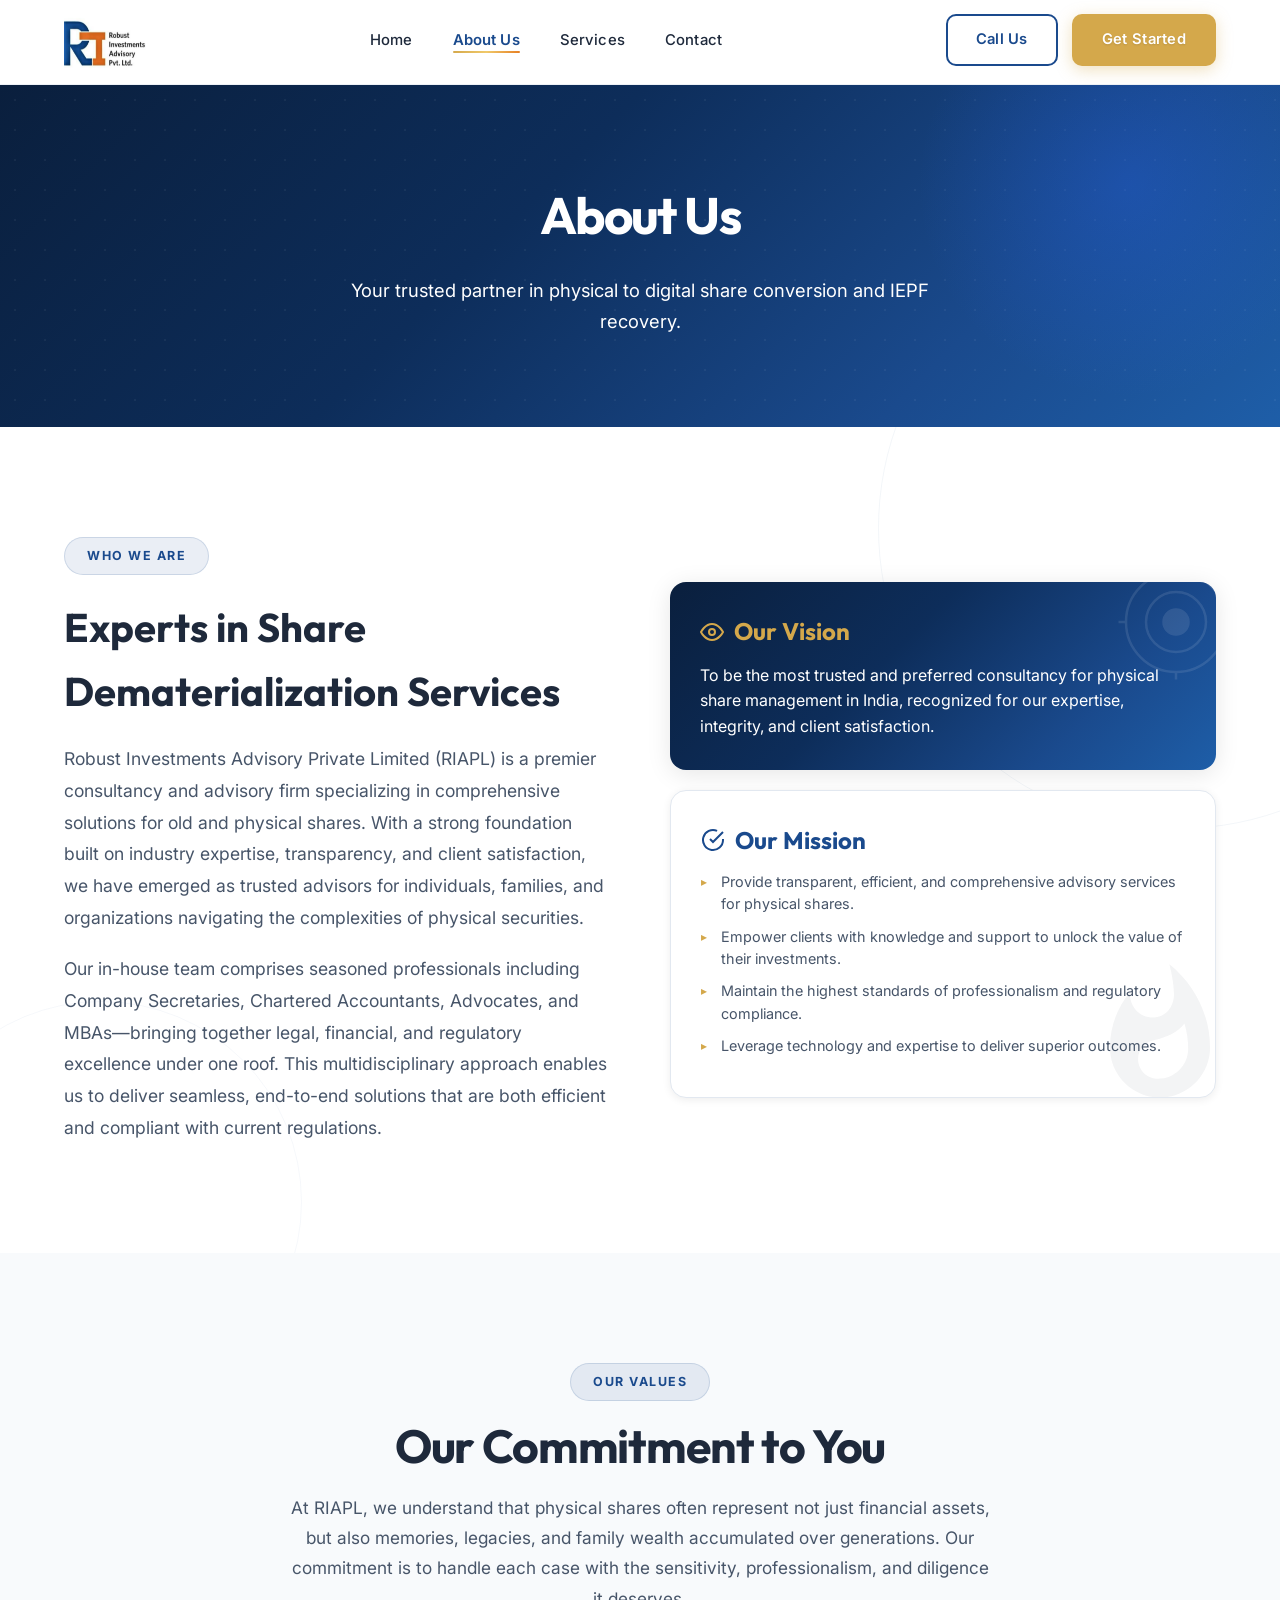
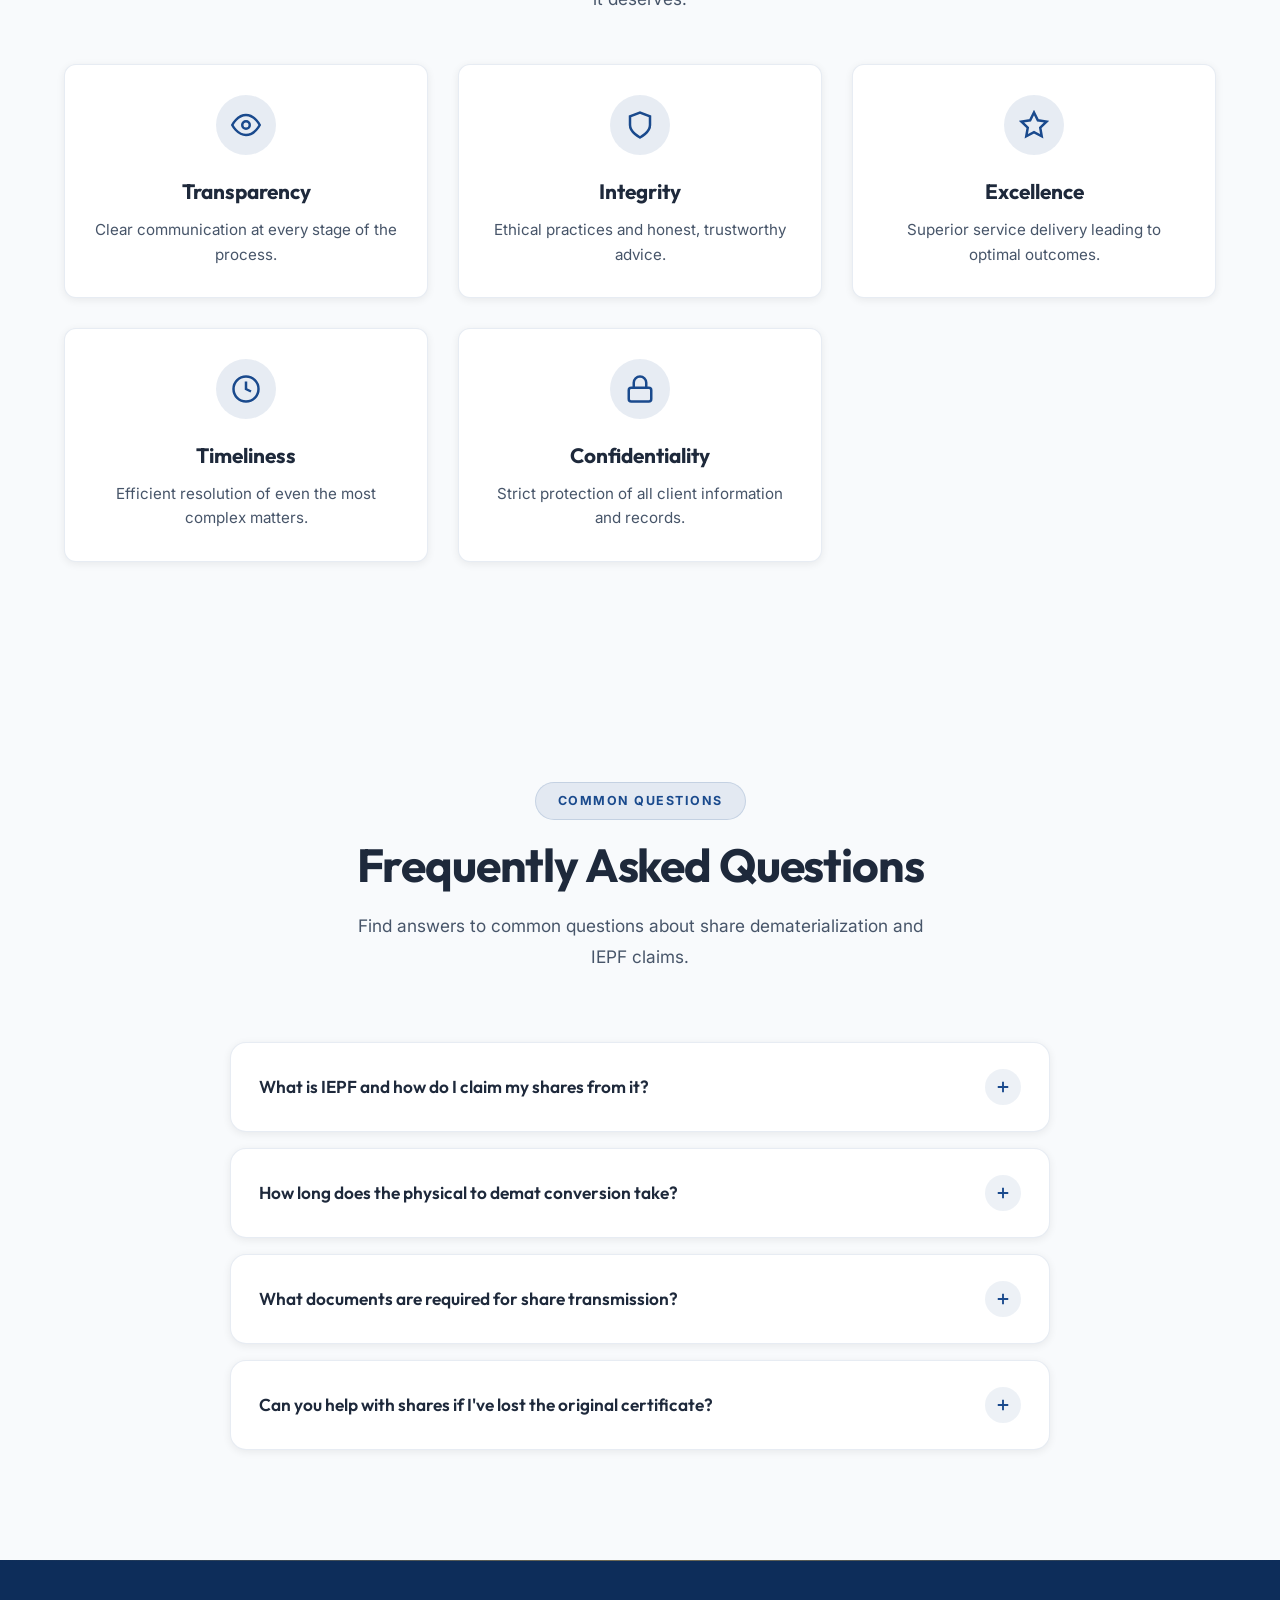
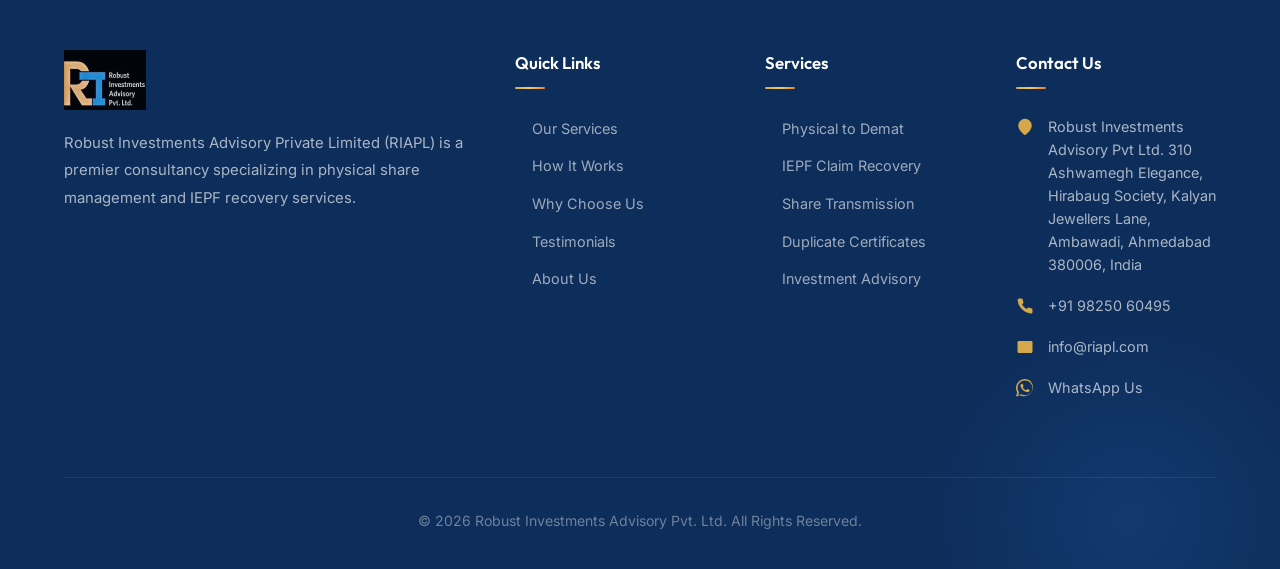
==== commit 1b569146: "feat: Add new services, about, contact, and robust pages, introduce global styling, and configure VS" ====
--- a/html/about.html
+++ b/html/about.html
@@ -333,33 +333,6 @@
                     <img src="../assets/logo.png" alt="Robust Investments Advisory">
                     <p>Robust Investments Advisory Private Limited (RIAPL) is a premier consultancy specializing in
                         physical share management and IEPF recovery services.</p>
-                    <div class="footer-social">
-                        <a href="#" aria-label="Facebook">
-                            <svg viewBox="0 0 24 24">
-                                <path d="M18 2h-3a5 5 0 0 0-5 5v3H7v4h3v8h4v-8h3l1-4h-4V7a1 1 0 0 1 1-1h3z" />
-                            </svg>
-                        </a>
-                        <a href="#" aria-label="Twitter">
-                            <svg viewBox="0 0 24 24">
-                                <path
-                                    d="M23 3a10.9 10.9 0 0 1-3.14 1.53 4.48 4.48 0 0 0-7.86 3v1A10.66 10.66 0 0 1 3 4s-4 9 5 13a11.64 11.64 0 0 1-7 2c9 5 20 0 20-11.5a4.5 4.5 0 0 0-.08-.83A7.72 7.72 0 0 0 23 3z" />
-                            </svg>
-                        </a>
-                        <a href="#" aria-label="LinkedIn">
-                            <svg viewBox="0 0 24 24">
-                                <path
-                                    d="M16 8a6 6 0 0 1 6 6v7h-4v-7a2 2 0 0 0-2-2 2 2 0 0 0-2 2v7h-4v-7a6 6 0 0 1 6-6z" />
-                                <rect x="2" y="9" width="4" height="12" />
-                                <circle cx="4" cy="4" r="2" />
-                            </svg>
-                        </a>
-                        <a href="#" aria-label="WhatsApp">
-                            <svg viewBox="0 0 24 24">
-                                <path
-                                    d="M21 11.5a8.38 8.38 0 0 1-.9 3.8 8.5 8.5 0 0 1-7.6 4.7 8.38 8.38 0 0 1-3.8-.9L3 21l1.9-5.7a8.38 8.38 0 0 1-.9-3.8 8.5 8.5 0 0 1 4.7-7.6 8.38 8.38 0 0 1 3.8-.9h.5a8.48 8.48 0 0 1 8 8v.5z" />
-                            </svg>
-                        </a>
-                    </div>
                 </div>
 
                 <div class="footer-column">
@@ -391,23 +364,29 @@
                             <path d="M21 10c0 7-9 13-9 13s-9-6-9-13a9 9 0 0 1 18 0z" />
                             <circle cx="12" cy="10" r="3" />
                         </svg>
-                        <span><a href="https://g.co/kgs/TwmJxs" target="_blank"
-                                style="color: inherit; text-decoration: none; transition: color 0.3s;">310 Ashwamegh
-                                Elegance, Ambawadi, Ahmedabad 380006</a></span>
+                        <span><a href="https://maps.app.goo.gl/g95TgRDLA7wdfubs6" target="_blank"
+                                style="color: inherit; text-decoration: none; transition: color 0.3s;">Robust Investments Advisory Pvt Ltd. 310 Ashwamegh Elegance, Hirabaug Society, Kalyan Jewellers Lane, Ambawadi, Ahmedabad 380006, India</a></span>
                     </div>
                     <div class="contact-item">
                         <svg viewBox="0 0 24 24">
                             <path
                                 d="M22 16.92v3a2 2 0 0 1-2.18 2 19.79 19.79 0 0 1-8.63-3.07 19.5 19.5 0 0 1-6-6 19.79 19.79 0 0 1-3.07-8.67A2 2 0 0 1 4.11 2h3a2 2 0 0 1 2 1.72 12.84 12.84 0 0 0 .7 2.81 2 2 0 0 1-.45 2.11L8.09 9.91a16 16 0 0 0 6 6l1.27-1.27a2 2 0 0 1 2.11-.45 12.84 12.84 0 0 0 2.81.7A2 2 0 0 1 22 16.92z" />
                         </svg>
-                        <span>+00 00000 00000</span>
+                        <span><a href="tel:+919825060495" style="color: inherit; text-decoration: none;">+91 98250 60495</a></span>
                     </div>
                     <div class="contact-item">
                         <svg viewBox="0 0 24 24">
                             <path d="M4 4h16c1.1 0 2 .9 2 2v12c0 1.1-.9 2-2 2H4c-1.1 0-2-.9-2-2V6c0-1.1.9-2 2-2z" />
                             <polyline points="22,6 12,13 2,6" />
                         </svg>
-                        <span>info@riapl.com</span>
+                        <span><a href="mailto:info@riapl.com" style="color: inherit; text-decoration: none;">info@riapl.com</a></span>
+                    </div>
+                    <div class="contact-item">
+                        <svg viewBox="0 0 24 24">
+                            <path
+                                d="M17.472 14.382c-.297-.149-1.758-.867-2.03-.967-.273-.099-.471-.148-.67.15-.197.297-.767.966-.94 1.164-.173.199-.347.223-.644.075-.297-.15-1.255-.463-2.39-1.475-.883-.788-1.48-1.761-1.653-2.059-.173-.297-.018-.458.13-.606.134-.133.298-.347.446-.52.149-.174.198-.298.298-.497.099-.198.05-.371-.025-.52-.075-.149-.669-1.612-.916-2.207-.242-.579-.487-.5-.669-.51-.173-.008-.371-.01-.57-.01-.198 0-.52.074-.792.372-.272.297-1.04 1.016-1.04 2.479 0 1.462 1.065 2.875 1.213 3.074.149.198 2.096 3.2 5.077 4.487.709.306 1.262.489 1.694.625.712.227 1.36.195 1.871.118.571-.085 1.758-.719 2.006-1.413.248-.694.248-1.289.173-1.413-.074-.124-.272-.198-.57-.347m-5.421 7.403h-.004a9.87 9.87 0 01-5.031-1.378l-.361-.214-3.741.982.998-3.648-.235-.374a9.86 9.86 0 01-1.51-5.26c.001-5.45 4.436-9.884 9.888-9.884 2.64 0 5.122 1.03 6.988 2.898a9.825 9.825 0 012.893 6.994c-.003 5.45-4.437 9.884-9.885 9.884m8.413-18.297A11.815 11.815 0 0012.05 0C5.445 0 .01 5.437.01 12.045c0 2.112.553 4.177 1.535 5.814L0 23.327l5.421-1.547c1.558.832 3.32 1.272 5.109 1.272l.005.001c6.604 0 12.039-5.436 12.043-12.044a11.9 11.9 0 00-3.468-8.498" />
+                        </svg>
+                        <span><a href="https://wa.me/919825060495" target="_blank" style="color: inherit; text-decoration: none;">WhatsApp Us</a></span>
                     </div>
                 </div>
             </div>
--- a/css/styles.css
+++ b/css/styles.css
@@ -771,7 +771,6 @@
     overflow: hidden;
     transition: all 0.4s cubic-bezier(0.4, 0, 0.2, 1);
     border: 1px solid rgba(226, 232, 240, 0.8);
-    group: true;
 }
 
 /* Animated gradient border */
@@ -784,6 +783,7 @@
     background: var(--gold-gradient);
     -webkit-mask: linear-gradient(#fff 0 0) content-box, linear-gradient(#fff 0 0);
     -webkit-mask-composite: xor;
+    mask: linear-gradient(#fff 0 0) content-box, linear-gradient(#fff 0 0);
     mask-composite: exclude;
     opacity: 0;
     transition: opacity 0.4s ease;
@@ -1475,7 +1475,8 @@
     max-width: 180px;
     max-height: 60px;
     margin-bottom: 15px;
-    filter: brightness(0) invert(1) drop-shadow(0 2px 8px rgba(0,0,0,0.2));
+    filter: invert(1);
+    mix-blend-mode: screen;
     opacity: 0.9;
     transition: opacity 0.3s ease;
 }
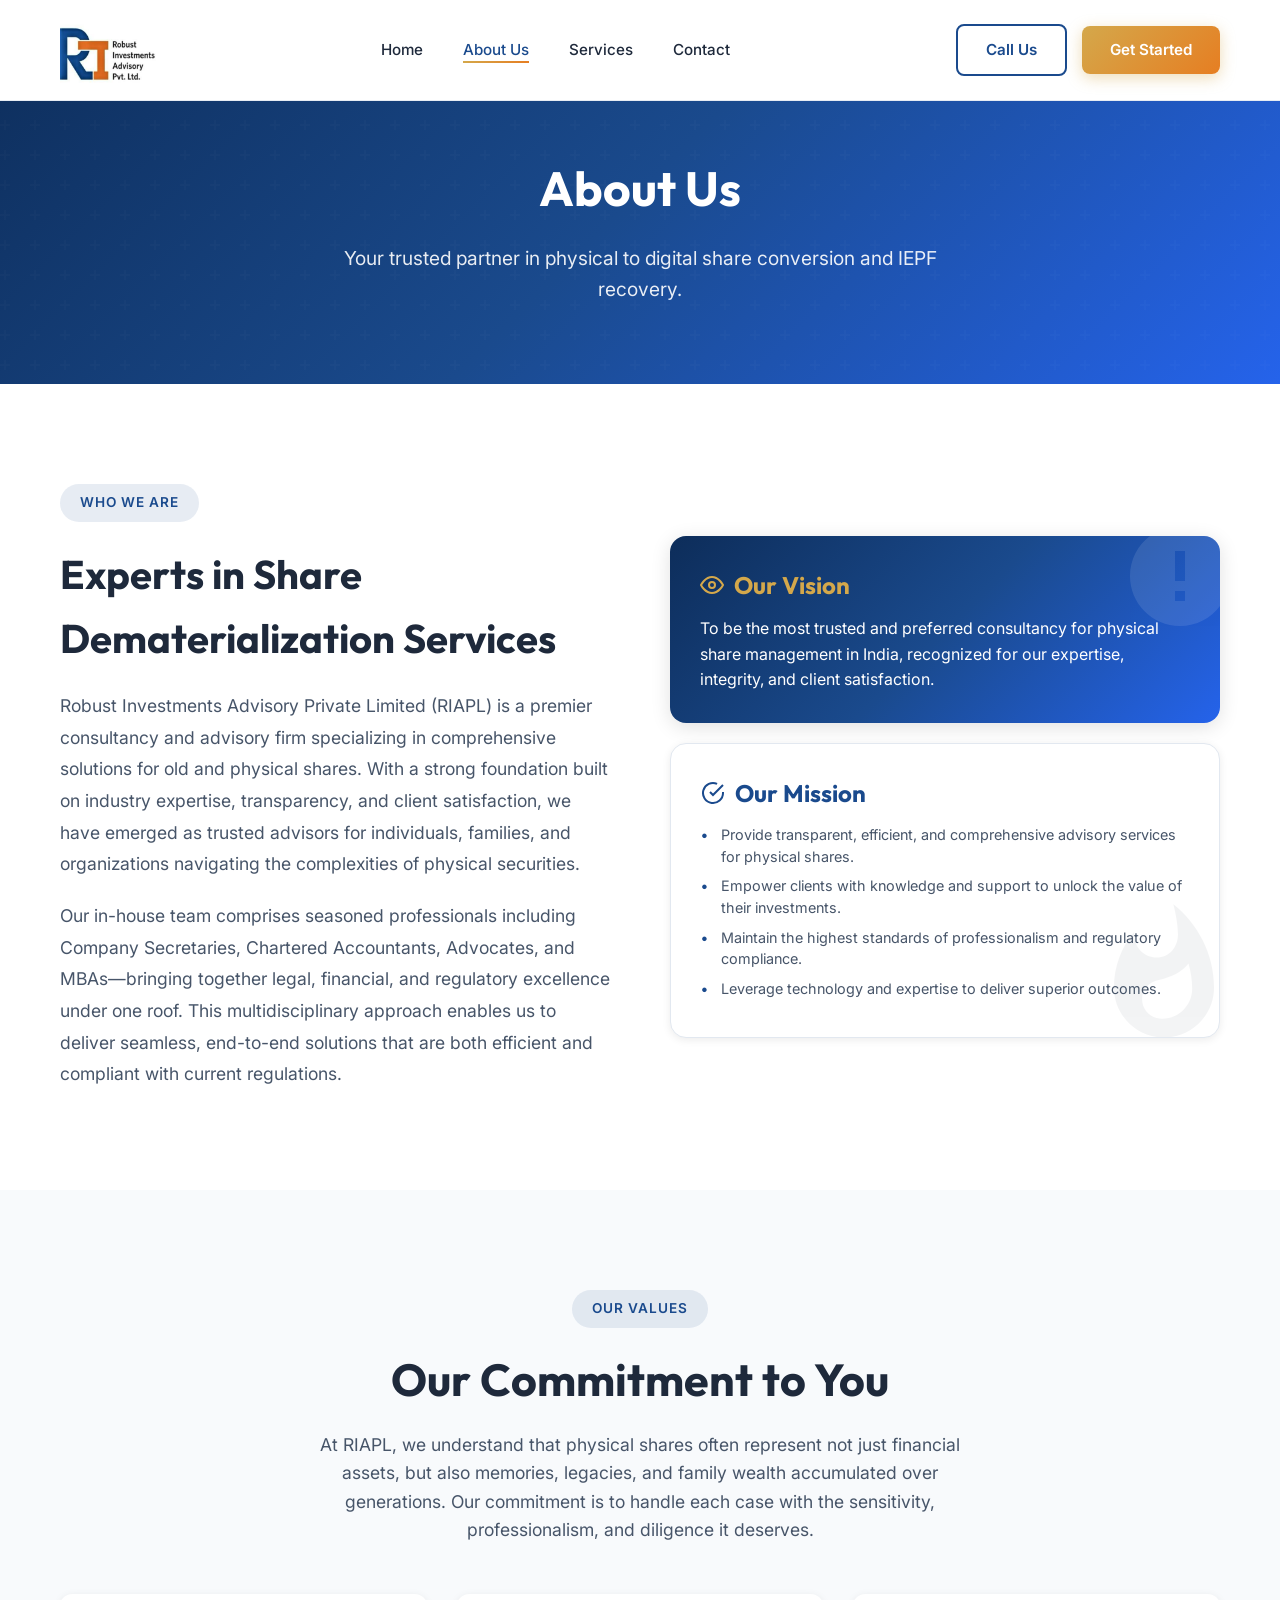
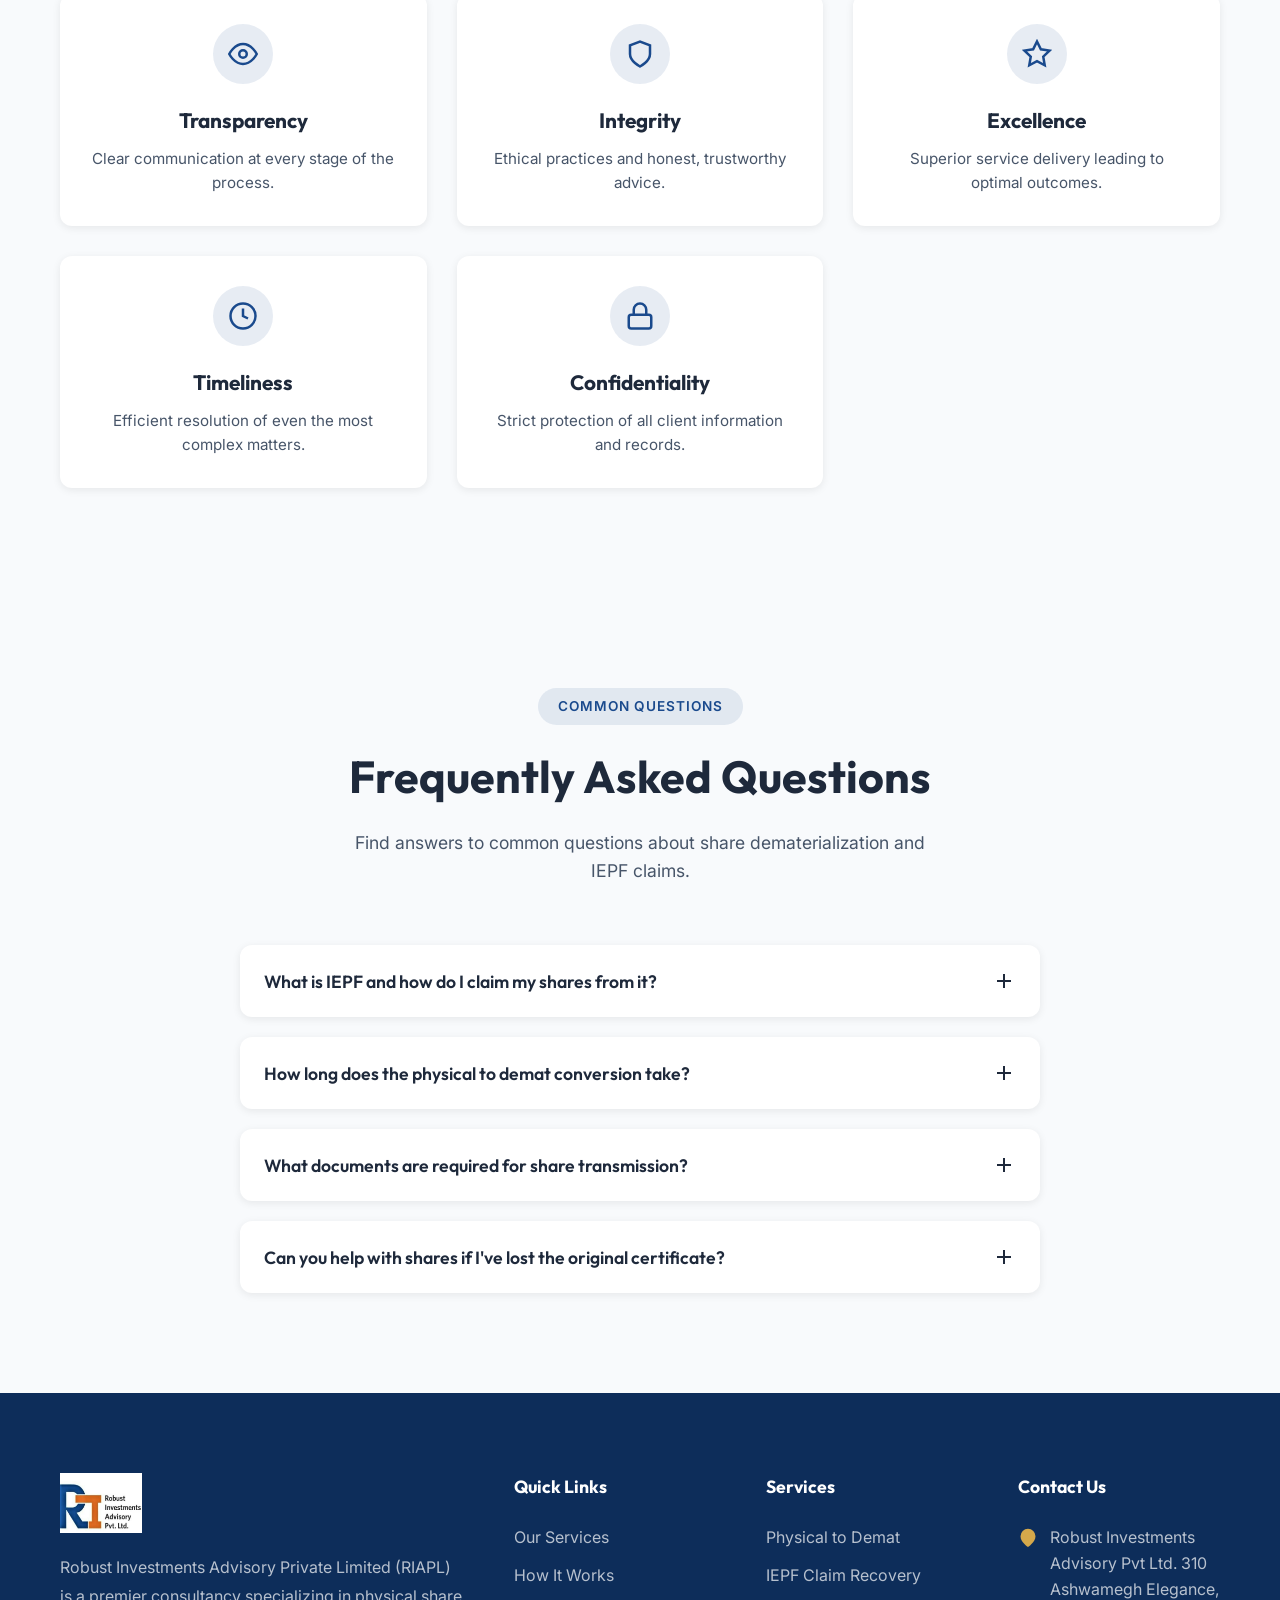
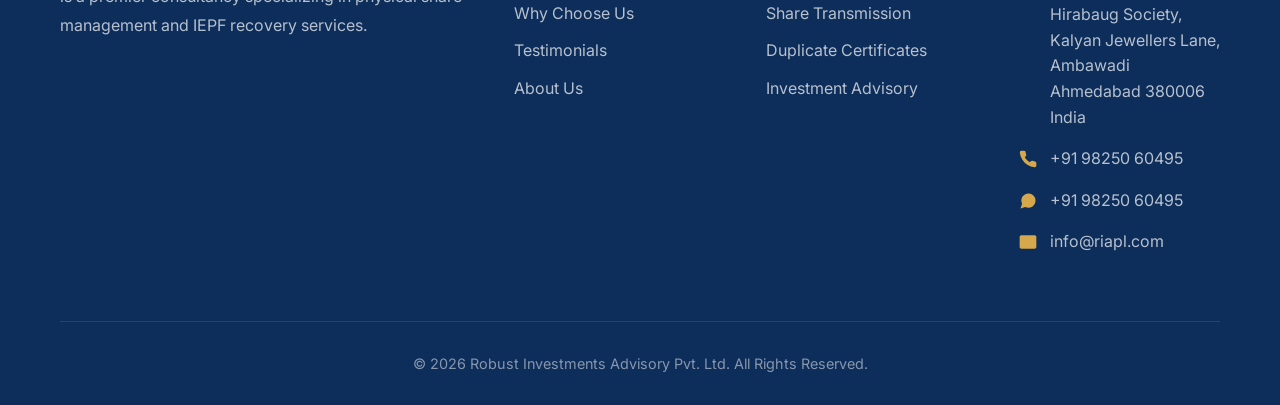
==== commit 40eff64b: "basic version" ====
--- a/html/about.html
+++ b/html/about.html
@@ -86,15 +86,9 @@
                     <div
                         style="background: var(--hero-gradient); padding: 30px; border-radius: 16px; color: var(--white); box-shadow: var(--shadow-md); position: relative; overflow: hidden;">
                         <div style="position: absolute; right: -20px; top: -20px; opacity: 0.1;">
-                            <svg viewBox="0 0 24 24" width="120" height="120" fill="currentColor" stroke="currentColor"
-                                stroke-width="0.5">
-                                <circle cx="12" cy="12" r="10" fill="none" />
-                                <circle cx="12" cy="12" r="6" fill="none" />
-                                <circle cx="12" cy="12" r="2.5" />
-                                <line x1="12" y1="2" x2="12" y2="0.5" />
-                                <line x1="12" y1="22" x2="12" y2="23.5" />
-                                <line x1="2" y1="12" x2="0.5" y2="12" />
-                                <line x1="22" y1="12" x2="23.5" y2="12" />
+                            <svg viewBox="0 0 24 24" width="120" height="120" fill="currentColor">
+                                <path
+                                    d="M12 2C6.48 2 2 6.48 2 12s4.48 10 10 10 10-4.48 10-10S17.52 2 12 2zm1 15h-2v-2h2v2zm0-4h-2V7h2v6z" />
                             </svg>
                         </div>
                         <h3
@@ -333,6 +327,8 @@
                     <img src="../assets/logo.png" alt="Robust Investments Advisory">
                     <p>Robust Investments Advisory Private Limited (RIAPL) is a premier consultancy specializing in
                         physical share management and IEPF recovery services.</p>
+                    <div class="footer-social" style="display: none;">
+                    </div>
                 </div>
 
                 <div class="footer-column">
@@ -364,29 +360,34 @@
                             <path d="M21 10c0 7-9 13-9 13s-9-6-9-13a9 9 0 0 1 18 0z" />
                             <circle cx="12" cy="10" r="3" />
                         </svg>
-                        <span><a href="https://maps.app.goo.gl/g95TgRDLA7wdfubs6" target="_blank"
-                                style="color: inherit; text-decoration: none; transition: color 0.3s;">Robust Investments Advisory Pvt Ltd. 310 Ashwamegh Elegance, Hirabaug Society, Kalyan Jewellers Lane, Ambawadi, Ahmedabad 380006, India</a></span>
+                        <span><a href="https://g.co/kgs/TwmJxs" target="_blank"
+                                style="color: inherit; text-decoration: none; transition: color 0.3s;">Robust
+                                Investments Advisory Pvt Ltd. 310 Ashwamegh Elegance, Hirabaug Society, Kalyan Jewellers
+                                Lane, Ambawadi Ahmedabad 380006 India</a></span>
                     </div>
                     <div class="contact-item">
                         <svg viewBox="0 0 24 24">
                             <path
                                 d="M22 16.92v3a2 2 0 0 1-2.18 2 19.79 19.79 0 0 1-8.63-3.07 19.5 19.5 0 0 1-6-6 19.79 19.79 0 0 1-3.07-8.67A2 2 0 0 1 4.11 2h3a2 2 0 0 1 2 1.72 12.84 12.84 0 0 0 .7 2.81 2 2 0 0 1-.45 2.11L8.09 9.91a16 16 0 0 0 6 6l1.27-1.27a2 2 0 0 1 2.11-.45 12.84 12.84 0 0 0 2.81.7A2 2 0 0 1 22 16.92z" />
                         </svg>
-                        <span><a href="tel:+919825060495" style="color: inherit; text-decoration: none;">+91 98250 60495</a></span>
+                        <span><a href="tel:+919825060495"
+                                style="color: inherit; text-decoration: none;">+91 98250 60495</a></span>
+                    </div>
+                    <div class="contact-item">
+                        <svg viewBox="0 0 24 24">
+                            <path
+                                d="M21 11.5a8.38 8.38 0 0 1-.9 3.8 8.5 8.5 0 0 1-7.6 4.7 8.38 8.38 0 0 1-3.8-.9L3 21l1.9-5.7a8.38 8.38 0 0 1-.9-3.8 8.5 8.5 0 0 1 4.7-7.6 8.38 8.38 0 0 1 3.8-.9h.5a8.48 8.48 0 0 1 8 8v.5z" />
+                        </svg>
+                        <span><a href="https://wa.me/919825060495" target="_blank"
+                                style="color: inherit; text-decoration: none;">+91 98250 60495</a></span>
                     </div>
                     <div class="contact-item">
                         <svg viewBox="0 0 24 24">
                             <path d="M4 4h16c1.1 0 2 .9 2 2v12c0 1.1-.9 2-2 2H4c-1.1 0-2-.9-2-2V6c0-1.1.9-2 2-2z" />
                             <polyline points="22,6 12,13 2,6" />
                         </svg>
-                        <span><a href="mailto:info@riapl.com" style="color: inherit; text-decoration: none;">info@riapl.com</a></span>
-                    </div>
-                    <div class="contact-item">
-                        <svg viewBox="0 0 24 24">
-                            <path
-                                d="M17.472 14.382c-.297-.149-1.758-.867-2.03-.967-.273-.099-.471-.148-.67.15-.197.297-.767.966-.94 1.164-.173.199-.347.223-.644.075-.297-.15-1.255-.463-2.39-1.475-.883-.788-1.48-1.761-1.653-2.059-.173-.297-.018-.458.13-.606.134-.133.298-.347.446-.52.149-.174.198-.298.298-.497.099-.198.05-.371-.025-.52-.075-.149-.669-1.612-.916-2.207-.242-.579-.487-.5-.669-.51-.173-.008-.371-.01-.57-.01-.198 0-.52.074-.792.372-.272.297-1.04 1.016-1.04 2.479 0 1.462 1.065 2.875 1.213 3.074.149.198 2.096 3.2 5.077 4.487.709.306 1.262.489 1.694.625.712.227 1.36.195 1.871.118.571-.085 1.758-.719 2.006-1.413.248-.694.248-1.289.173-1.413-.074-.124-.272-.198-.57-.347m-5.421 7.403h-.004a9.87 9.87 0 01-5.031-1.378l-.361-.214-3.741.982.998-3.648-.235-.374a9.86 9.86 0 01-1.51-5.26c.001-5.45 4.436-9.884 9.888-9.884 2.64 0 5.122 1.03 6.988 2.898a9.825 9.825 0 012.893 6.994c-.003 5.45-4.437 9.884-9.885 9.884m8.413-18.297A11.815 11.815 0 0012.05 0C5.445 0 .01 5.437.01 12.045c0 2.112.553 4.177 1.535 5.814L0 23.327l5.421-1.547c1.558.832 3.32 1.272 5.109 1.272l.005.001c6.604 0 12.039-5.436 12.043-12.044a11.9 11.9 0 00-3.468-8.498" />
-                        </svg>
-                        <span><a href="https://wa.me/919825060495" target="_blank" style="color: inherit; text-decoration: none;">WhatsApp Us</a></span>
+                        <span><a href="mailto:info@riapl.com"
+                                style="color: inherit; text-decoration: none;">info@riapl.com</a></span>
                     </div>
                 </div>
             </div>
--- a/css/styles.css
+++ b/css/styles.css
@@ -11,7 +11,6 @@
     --primary-dark: #0d2d5a;
     --accent-orange: #e67e22;
     --accent-gold: #d4a84b;
-    --accent-gold-light: #f0c96a;
 
     /* Neutrals */
     --white: #ffffff;
@@ -22,33 +21,28 @@
     --text-dark: #1e293b;
 
     /* Gradients */
-    --hero-gradient: linear-gradient(135deg, #0a1f3d 0%, #0d2d5a 40%, #1a4a8d 75%, #1e5ea8 100%);
+    --hero-gradient: linear-gradient(135deg, #0d2d5a 0%, #1a4a8d 50%, #2563eb 100%);
     --card-gradient: linear-gradient(180deg, rgba(26, 74, 141, 0.05) 0%, rgba(26, 74, 141, 0.1) 100%);
-    --gold-gradient: linear-gradient(135deg, #d4a84b 0%, #f0c96a 50%, #e67e22 100%);
-    --glass-bg: rgba(255, 255, 255, 0.07);
-    --glass-border: rgba(255, 255, 255, 0.15);
+    --gold-gradient: linear-gradient(135deg, #d4a84b 0%, #e67e22 100%);
 
     /* Typography */
     --font-heading: 'Outfit', sans-serif;
     --font-body: 'Inter', sans-serif;
 
     /* Spacing */
-    --section-padding: 110px 0;
+    --section-padding: 100px 0;
     --container-width: 1200px;
 
     /* Transitions */
     --transition-fast: 0.2s ease;
-    --transition-medium: 0.35s cubic-bezier(0.4, 0, 0.2, 1);
-    --transition-slow: 0.6s cubic-bezier(0.4, 0, 0.2, 1);
-    --transition-spring: 0.5s cubic-bezier(0.34, 1.56, 0.64, 1);
+    --transition-medium: 0.3s ease;
+    --transition-slow: 0.5s ease;
 
     /* Shadows */
-    --shadow-sm: 0 2px 8px rgba(0, 0, 0, 0.07);
-    --shadow-md: 0 4px 24px rgba(0, 0, 0, 0.10);
-    --shadow-lg: 0 10px 48px rgba(0, 0, 0, 0.14);
-    --shadow-xl: 0 20px 80px rgba(0, 0, 0, 0.18);
-    --shadow-glow: 0 0 50px rgba(26, 74, 141, 0.35);
-    --shadow-gold: 0 8px 32px rgba(212, 168, 75, 0.35);
+    --shadow-sm: 0 2px 8px rgba(0, 0, 0, 0.08);
+    --shadow-md: 0 4px 20px rgba(0, 0, 0, 0.12);
+    --shadow-lg: 0 8px 40px rgba(0, 0, 0, 0.16);
+    --shadow-glow: 0 0 40px rgba(26, 74, 141, 0.3);
 }
 
 html {
@@ -63,92 +57,44 @@
     overflow-x: hidden;
 }
 
-/* ===== SCROLL PROGRESS BAR ===== */
-.scroll-progress {
+.container {
+    max-width: var(--container-width);
+    margin: 0 auto;
+    padding: 0 20px;
+}
+
+/* ===== HEADER & NAVIGATION ===== */
+header {
     position: fixed;
     top: 0;
     left: 0;
-    width: 0%;
-    height: 3px;
-    background: var(--gold-gradient);
-    z-index: 99997;
-    transition: width 0.1s linear;
-    box-shadow: 0 0 10px rgba(212, 168, 75, 0.7);
-}
-
-/* ===== PAGE TRANSITION OVERLAY ===== */
-.page-transition {
-    position: fixed;
-    inset: 0;
-    background: var(--primary-dark);
-    z-index: 99990;
-    transform: scaleY(1);
-    transform-origin: bottom;
-    animation: pageReveal 1.1s cubic-bezier(0.77, 0, 0.175, 1) forwards;
-}
-
-@keyframes pageReveal {
-    0% { transform: scaleY(1); transform-origin: top; }
-    100% { transform: scaleY(0); transform-origin: top; }
-}
-
-.container {
-    max-width: var(--container-width);
-    margin: 0 auto;
-    padding: 0 24px;
-}
-
-/* ===== HEADER & NAVIGATION ===== */
-header {
-    position: sticky;
-    top: 0;
-    left: 0;
     right: 0;
-    z-index: 1001;
-    background: rgba(255, 255, 255, 0.97);
-    backdrop-filter: blur(20px) saturate(180%);
-    -webkit-backdrop-filter: blur(20px) saturate(180%);
-    border-bottom: 1px solid rgba(26, 74, 141, 0.08);
-    transition: all 0.4s cubic-bezier(0.4, 0, 0.2, 1);
-    height: 85px;
-    /* Sticky needs a stacking context to work with z-index */
-    will-change: transform;
+    z-index: 1000;
+    background: #ffffff;
+    border-bottom: 1px solid rgba(26, 74, 141, 0.1);
+    transition: var(--transition-medium);
 }
 
 header.scrolled {
-    box-shadow: 0 4px 30px rgba(13, 45, 90, 0.12);
-    background: rgba(255, 255, 255, 1);
+    box-shadow: var(--shadow-md);
 }
 
 nav {
     display: flex;
     justify-content: space-between;
     align-items: center;
-    height: 100%;
-    padding: 0;
+    padding: 15px 0;
 }
 
 .logo {
     display: flex;
     align-items: center;
-    gap: 10px;
-    position: relative;
-    height: 100%;
-    padding: 10px 0px 10px 0px;
-    backdrop-filter: blur(20px) saturate(180%);
-    -webkit-backdrop-filter: blur(20px) saturate(180%);
+    gap: 12px;
 }
 
 .logo img {
-    height: 60px;
+    height: 70px;
     width: auto;
-    transition: var(--transition-medium);
-    display: block;
-}
-
-.logo:hover img {
-    transform: scale(1.04);
-    filter: drop-shadow(0 3px 10px rgba(26, 74, 141, 0.22));
 }
 
 .nav-links {
@@ -161,75 +107,48 @@
     text-decoration: none;
     color: var(--text-dark);
     font-weight: 500;
-    font-size: 0.93rem;
+    font-size: 0.95rem;
     position: relative;
     transition: var(--transition-fast);
-    letter-spacing: 0.01em;
-}
-
-.nav-links a::before {
+}
+
+.nav-links a::after {
     content: '';
     position: absolute;
     bottom: -4px;
     left: 0;
-    width: 100%;
+    width: 0;
     height: 2px;
     background: var(--gold-gradient);
-    transform: scaleX(0);
-    transform-origin: right;
-    transition: transform 0.35s cubic-bezier(0.4, 0, 0.2, 1);
-    border-radius: 2px;
+    transition: var(--transition-medium);
 }
 
 .nav-links a:hover {
     color: var(--primary-blue);
 }
 
-.nav-links a:hover::before,
-.nav-links a.active::before {
-    transform: scaleX(1);
-    transform-origin: left;
-}
-
-.nav-links a.active {
-    color: var(--primary-blue);
-    font-weight: 600;
+.nav-links a:hover::after {
+    width: 100%;
 }
 
 .nav-cta {
     display: flex;
-    gap: 14px;
-    align-items: center;
-}
-
-/* ===== BUTTONS ===== */
+    gap: 15px;
+    align-items: center;
+}
+
 .btn {
     padding: 12px 28px;
-    border-radius: 10px;
+    border-radius: 8px;
     font-weight: 600;
-    font-size: 0.92rem;
+    font-size: 0.95rem;
     text-decoration: none;
-    transition: all 0.35s cubic-bezier(0.4, 0, 0.2, 1);
+    transition: var(--transition-medium);
     cursor: pointer;
     border: none;
     display: inline-flex;
     align-items: center;
     gap: 8px;
-    position: relative;
-    overflow: hidden;
-    letter-spacing: 0.02em;
-}
-
-.btn::after {
-    content: '';
-    position: absolute;
-    inset: 0;
-    background: rgba(255, 255, 255, 0);
-    transition: background 0.3s ease;
-}
-
-.btn:hover::after {
-    background: rgba(255, 255, 255, 0.12);
 }
 
 .btn-outline {
@@ -241,37 +160,22 @@
 .btn-outline:hover {
     background: var(--primary-blue);
     color: var(--white);
+}
+
+.btn-primary {
+    background: var(--gold-gradient);
+    color: var(--white);
+    box-shadow: 0 4px 15px rgba(212, 168, 75, 0.4);
+}
+
+.btn-primary:hover {
     transform: translateY(-2px);
-    box-shadow: 0 8px 24px rgba(26, 74, 141, 0.25);
-}
-
-.btn-primary {
-    background: #d4a84b;
-    color: var(--white);
-    box-shadow: 0 4px 16px rgba(212, 168, 75, 0.35);
-    text-shadow: 0 1px 2px rgba(0,0,0,0.12);
-    border: 2px solid transparent;
-}
-
-.btn-primary:hover {
-    background: #c0942f;
-    transform: translateY(-3px);
-    box-shadow: 0 10px 32px rgba(192, 148, 47, 0.45);
-}
-
-.btn-primary svg,
-.btn-outline svg {
-    transition: transform 0.3s cubic-bezier(0.34, 1.56, 0.64, 1);
-}
-
-.btn:hover svg {
-    transform: translateX(4px);
+    box-shadow: 0 6px 25px rgba(212, 168, 75, 0.5);
 }
 
 .btn-large {
-    padding: 17px 38px;
-    font-size: 1.02rem;
-    border-radius: 12px;
+    padding: 16px 36px;
+    font-size: 1.05rem;
 }
 
 /* Mobile Menu Toggle */
@@ -289,116 +193,39 @@
     background: var(--primary-blue);
     border-radius: 3px;
     transition: var(--transition-medium);
-    display: block;
-}
-
-.menu-toggle.active span:nth-child(1) {
-    transform: translateY(8px) rotate(45deg);
-}
-
-.menu-toggle.active span:nth-child(2) {
-    opacity: 0;
-    transform: scaleX(0);
-}
-
-.menu-toggle.active span:nth-child(3) {
-    transform: translateY(-8px) rotate(-45deg);
 }
 
 /* ===== HERO SECTION ===== */
 .hero {
-    min-height: calc(100vh - 72px);
+    min-height: 110vh;
     background: var(--hero-gradient);
     display: flex;
     align-items: center;
     position: relative;
     overflow: hidden;
-    /* Sticky header is in-flow, so no large offset needed */
-    padding-top: 80px;
+    padding-top: 100px;
     padding-bottom: 100px;
 }
 
-/* Animated mesh background */
 .hero::before {
     content: '';
     position: absolute;
-    inset: 0;
-    background:
-        radial-gradient(ellipse 80% 60% at 70% 40%, rgba(37, 99, 235, 0.25) 0%, transparent 60%),
-        radial-gradient(ellipse 50% 40% at 20% 70%, rgba(212, 168, 75, 0.12) 0%, transparent 50%);
-    animation: meshPulse 8s ease-in-out infinite alternate;
-}
-
-@keyframes meshPulse {
-    0% { opacity: 0.7; transform: scale(1); }
-    100% { opacity: 1; transform: scale(1.05); }
-}
-
-/* Dot grid pattern */
-.hero::after {
-    content: '';
-    position: absolute;
-    inset: 0;
-    background-image: radial-gradient(circle, rgba(255,255,255,0.07) 1px, transparent 1px);
-    background-size: 32px 32px;
-    animation: gridDrift 25s linear infinite;
-}
-
-@keyframes gridDrift {
-    0% { background-position: 0 0; }
-    100% { background-position: 32px 32px; }
-}
-
-/* Floating orbs */
-.hero-orb {
-    position: absolute;
-    border-radius: 50%;
-    filter: blur(80px);
-    pointer-events: none;
-    z-index: 0;
-}
-
-.hero-orb-1 {
-    width: 400px;
-    height: 400px;
-    background: rgba(37, 99, 235, 0.3);
-    top: -100px;
-    right: 10%;
-    animation: orbFloat1 12s ease-in-out infinite;
-}
-
-.hero-orb-2 {
-    width: 300px;
-    height: 300px;
-    background: rgba(212, 168, 75, 0.15);
-    bottom: 10%;
-    left: 5%;
-    animation: orbFloat2 15s ease-in-out infinite;
-}
-
-.hero-orb-3 {
-    width: 200px;
-    height: 200px;
-    background: rgba(30, 94, 168, 0.25);
-    top: 50%;
-    left: 45%;
-    animation: orbFloat3 10s ease-in-out infinite;
-}
-
-@keyframes orbFloat1 {
-    0%, 100% { transform: translate(0, 0) scale(1); }
-    33% { transform: translate(-30px, 20px) scale(1.05); }
-    66% { transform: translate(20px, -30px) scale(0.95); }
-}
-
-@keyframes orbFloat2 {
-    0%, 100% { transform: translate(0, 0) scale(1); }
-    50% { transform: translate(40px, -40px) scale(1.1); }
-}
-
-@keyframes orbFloat3 {
-    0%, 100% { transform: translate(-50%, -50%) scale(1); }
-    50% { transform: translate(-50%, -50%) scale(1.2); opacity: 0.5; }
+    top: 0;
+    left: 0;
+    right: 0;
+    bottom: 0;
+    background: url("data:image/svg+xml,%3Csvg width='60' height='60' viewBox='0 0 60 60' xmlns='http://www.w3.org/2000/svg'%3E%3Cg fill='none' fill-rule='evenodd'%3E%3Cg fill='%23ffffff' fill-opacity='0.03'%3E%3Cpath d='M36 34v-4h-2v4h-4v2h4v4h2v-4h4v-2h-4zm0-30V0h-2v4h-4v2h4v4h2V6h4V4h-4zM6 34v-4H4v4H0v2h4v4h2v-4h4v-2H6zM6 4V0H4v4H0v2h4v4h2V6h4V4H6z'/%3E%3C/g%3E%3C/g%3E%3C/svg%3E");
+    animation: bgMove 30s linear infinite;
+}
+
+@keyframes bgMove {
+    0% {
+        background-position: 0 0;
+    }
+
+    100% {
+        background-position: 60px 60px;
+    }
 }
 
 .hero-content {
@@ -407,28 +234,16 @@
     gap: 60px;
     align-items: center;
     position: relative;
-    z-index: 2;
-}
-
-/* Hero text animations */
-.hero-text {
-    animation: heroTextIn 0.9s cubic-bezier(0.16, 1, 0.3, 1) both;
-    animation-delay: 0.4s;
-}
-
-@keyframes heroTextIn {
-    from { opacity: 0; transform: translateY(40px); }
-    to { opacity: 1; transform: translateY(0); }
+    z-index: 1;
 }
 
 .hero-text h1 {
     font-family: var(--font-heading);
-    font-size: 3.6rem;
+    font-size: 3.5rem;
     font-weight: 700;
     color: var(--white);
-    line-height: 1.15;
-    margin-bottom: 26px;
-    letter-spacing: -0.02em;
+    line-height: 1.2;
+    margin-bottom: 24px;
 }
 
 .hero-text h1 span {
@@ -436,58 +251,30 @@
     -webkit-background-clip: text;
     -webkit-text-fill-color: transparent;
     background-clip: text;
-    display: inline-block;
-    animation: shimmer 3s ease-in-out infinite;
-    background-size: 200% auto;
-}
-
-@keyframes shimmer {
-    0% { background-position: 0% center; }
-    50% { background-position: 100% center; }
-    100% { background-position: 0% center; }
 }
 
 .hero-text p {
-    font-size: 1.12rem;
-    color: rgba(255, 255, 255, 0.82);
-    margin-bottom: 40px;
-    line-height: 1.85;
+    font-size: 1.2rem;
+    color: rgba(255, 255, 255, 0.85);
+    margin-bottom: 36px;
+    line-height: 1.8;
 }
 
 .hero-buttons {
     display: flex;
-    gap: 18px;
+    gap: 20px;
     flex-wrap: wrap;
 }
 
-/* Pulse ring on primary CTA */
-.btn-primary.btn-large {
-    position: relative;
-}
-
-.btn-primary.btn-large::before {
-    content: '';
-    position: absolute;
-    inset: -4px;
-    border-radius: 16px;
-    border: 2px solid rgba(212, 168, 75, 0.4);
-    animation: ctaPulse 2.5s ease-out infinite;
-}
-
-@keyframes ctaPulse {
-    0% { transform: scale(1); opacity: 0.8; }
-    100% { transform: scale(1.12); opacity: 0; }
-}
-
-/* ===== STATS BAR ===== */
 .stats-bar {
     background: #f0f7ff;
+    /* Light Blue */
     padding: 60px 0;
     position: relative;
     z-index: 10;
     margin-top: -50px;
     border-radius: 30px 30px 0 0;
-    box-shadow: 0 -10px 30px rgba(26, 74, 141, 0.08);
+    box-shadow: 0 -10px 30px rgba(26, 74, 141, 0.05);
 }
 
 .hero-stats {
@@ -498,60 +285,49 @@
 
 .stat-item {
     text-align: center;
-    position: relative;
-}
-
-.stat-item::after {
-    content: '';
-    position: absolute;
-    right: -15px;
-    top: 15%;
-    height: 70%;
-    width: 1px;
-    background: var(--light-gray);
-}
-
-.stat-item:last-child::after { display: none; }
+}
 
 .stat-item h3 {
     font-family: var(--font-heading);
-    font-size: 3.2rem;
+    font-size: 3rem;
     color: var(--primary-blue);
     font-weight: 700;
-    margin-bottom: 6px;
-    background: linear-gradient(135deg, var(--primary-blue), #2563eb);
-    -webkit-background-clip: text;
-    -webkit-text-fill-color: transparent;
-    background-clip: text;
+    margin-bottom: 5px;
 }
 
 .stat-item p {
-    font-size: 0.95rem;
+    font-size: 1rem;
     color: var(--dark-gray);
     font-weight: 500;
-    letter-spacing: 0.03em;
-    text-transform: uppercase;
-    font-size: 0.8rem;
-}
-
-/* Reveal / counter animation */
-.stat-item.counting h3 {
-    animation: countUp 0.05s steps(1) both;
-}
-
-/* ===== HERO VISUAL ===== */
+}
+
+/* Animations */
+.reveal {
+    opacity: 0;
+    transform: translateY(30px);
+    animation: fadeInUp 0.8s ease forwards;
+}
+
+.reveal:nth-child(2) {
+    animation-delay: 0.2s;
+}
+
+.reveal:nth-child(3) {
+    animation-delay: 0.4s;
+}
+
+@keyframes fadeInUp {
+    to {
+        opacity: 1;
+        transform: translateY(0);
+    }
+}
+
 .hero-visual {
     position: relative;
     display: flex;
     justify-content: center;
     align-items: center;
-    animation: heroVisualIn 1s cubic-bezier(0.16, 1, 0.3, 1) both;
-    animation-delay: 0.6s;
-}
-
-@keyframes heroVisualIn {
-    from { opacity: 0; transform: translateX(50px) rotate(2deg); }
-    to { opacity: 1; transform: translateX(0) rotate(0deg); }
 }
 
 .hero-graphic {
@@ -561,88 +337,57 @@
     position: relative;
 }
 
-/* Central glowing sphere in hero graphic */
-.hero-graphic::before {
-    content: '';
-    position: absolute;
-    width: 220px;
-    height: 220px;
-    background: radial-gradient(circle, rgba(37, 99, 235, 0.4) 0%, rgba(26, 74, 141, 0.2) 40%, transparent 70%);
-    border-radius: 50%;
-    top: 50%;
-    left: 50%;
-    transform: translate(-50%, -50%);
-    animation: coreGlow 4s ease-in-out infinite;
-    filter: blur(20px);
-    z-index: 0;
-}
-
-@keyframes coreGlow {
-    0%, 100% { transform: translate(-50%, -50%) scale(1); opacity: 0.7; }
-    50% { transform: translate(-50%, -50%) scale(1.2); opacity: 1; }
-}
-
 .floating-card {
     position: absolute;
-    background: rgba(255, 255, 255, 0.96);
-    backdrop-filter: blur(16px);
-    -webkit-backdrop-filter: blur(16px);
-    border-radius: 20px;
-    padding: 26px;
-    width: 255px;
-    box-shadow: 0 20px 60px rgba(0,0,0,0.15), 0 0 0 1px rgba(255,255,255,0.5);
-    animation: floatCard 7s ease-in-out infinite;
+    background: rgba(255, 255, 255, 0.95);
+    backdrop-filter: blur(10px);
+    border-radius: 16px;
+    padding: 24px;
+    width: 280px;
+    box-shadow: var(--shadow-lg);
+    animation: float 6s ease-in-out infinite;
     z-index: 5;
-    transform-origin: center;
-    transition: transform 0.4s var(--transition-spring), box-shadow 0.4s ease;
-}
-
-.floating-card:hover {
-    transform: translateY(-8px) scale(1.03) !important;
-    box-shadow: 0 30px 80px rgba(0,0,0,0.2), 0 0 0 1px rgba(255,255,255,0.7);
-    z-index: 10;
 }
 
 .floating-card:nth-child(1) {
-    top: 30px;
+    top: 0;
     left: 0;
     animation-delay: 0s;
 }
 
 .floating-card:nth-child(2) {
-    top: 38%;
-    right: -10px;
-    animation-delay: 2.3s;
+    top: 35%;
+    right: -20px;
+    animation-delay: 2s;
 }
 
 .floating-card:nth-child(3) {
-    bottom: 30px;
-    left: 50px;
-    animation-delay: 4.6s;
-}
-
-@keyframes floatCard {
-    0%, 100% { transform: translateY(0px) rotate(0deg); }
-    25% { transform: translateY(-12px) rotate(0.5deg); }
-    75% { transform: translateY(-6px) rotate(-0.5deg); }
+    bottom: 0;
+    left: 40px;
+    animation-delay: 4s;
+}
+
+@keyframes float {
+
+    0%,
+    100% {
+        transform: translateY(0);
+    }
+
+    50% {
+        transform: translateY(-15px);
+    }
 }
 
 .floating-card .card-icon {
-    width: 52px;
-    height: 52px;
+    width: 50px;
+    height: 50px;
     background: var(--hero-gradient);
-    border-radius: 14px;
+    border-radius: 12px;
     display: flex;
     align-items: center;
     justify-content: center;
-    margin-bottom: 14px;
-    box-shadow: 0 8px 20px rgba(26, 74, 141, 0.3);
-    transition: var(--transition-spring);
-}
-
-.floating-card:hover .card-icon {
-    transform: scale(1.1) rotate(-5deg);
-    box-shadow: 0 12px 30px rgba(26, 74, 141, 0.4);
+    margin-bottom: 12px;
 }
 
 .floating-card .card-icon svg {
@@ -652,235 +397,131 @@
 }
 
 .floating-card h4 {
-    font-family: var(--font-heading);
-    font-size: 1.02rem;
+    font-size: 1rem;
     color: var(--text-dark);
-    margin-bottom: 5px;
-    font-weight: 600;
+    margin-bottom: 4px;
 }
 
 .floating-card p {
-    font-size: 0.82rem;
+    font-size: 0.85rem;
     color: var(--medium-gray);
     margin-bottom: 0;
-    line-height: 1.5;
-}
-
-/* Accent line on cards */
-.floating-card::before {
-    content: '';
-    position: absolute;
-    top: 0;
-    left: 20px;
-    right: 20px;
-    height: 3px;
-    background: var(--gold-gradient);
-    border-radius: 0 0 4px 4px;
-    transform: scaleX(0);
-    transition: transform 0.4s ease;
-}
-
-.floating-card:hover::before {
-    transform: scaleX(1);
-}
-
-/* ===== SECTION BASE ===== */
-.section-header {
-    text-align: center;
-    margin-bottom: 70px;
-}
-
-.section-tag {
-    display: inline-block;
-    background: rgba(26, 74, 141, 0.09);
-    color: var(--primary-blue);
-    padding: 8px 22px;
-    border-radius: 30px;
-    font-size: 0.78rem;
-    font-weight: 700;
-    text-transform: uppercase;
-    letter-spacing: 1.5px;
-    margin-bottom: 18px;
-    border: 1px solid rgba(26, 74, 141, 0.15);
-    transition: var(--transition-medium);
-}
-
-.section-header h2 {
-    font-family: var(--font-heading);
-    font-size: 2.9rem;
-    color: var(--text-dark);
-    margin-bottom: 18px;
-    letter-spacing: -0.025em;
-    line-height: 1.2;
-}
-
-.section-header p {
-    font-size: 1.08rem;
-    color: var(--dark-gray);
-    max-width: 580px;
-    margin: 0 auto;
-    line-height: 1.75;
 }
 
 /* ===== SERVICES SECTION ===== */
 .services {
     padding: var(--section-padding);
     background: var(--off-white);
-    position: relative;
-    overflow: hidden;
-}
-
-/* Decorative background circles */
-.services::before {
-    content: '';
-    position: absolute;
-    width: 600px;
-    height: 600px;
-    border-radius: 50%;
-    border: 1px solid rgba(26, 74, 141, 0.05);
-    top: -200px;
-    right: -200px;
-    pointer-events: none;
-}
-
-.services::after {
-    content: '';
-    position: absolute;
-    width: 400px;
-    height: 400px;
-    border-radius: 50%;
-    border: 1px solid rgba(26, 74, 141, 0.04);
-    bottom: -150px;
-    left: -100px;
-    pointer-events: none;
+}
+
+.section-header {
+    text-align: center;
+    margin-bottom: 60px;
+}
+
+.section-tag {
+    display: inline-block;
+    background: rgba(26, 74, 141, 0.1);
+    color: var(--primary-blue);
+    padding: 8px 20px;
+    border-radius: 30px;
+    font-size: 0.85rem;
+    font-weight: 600;
+    text-transform: uppercase;
+    letter-spacing: 1px;
+    margin-bottom: 16px;
+}
+
+.section-header h2 {
+    font-family: var(--font-heading);
+    font-size: 2.8rem;
+    color: var(--text-dark);
+    margin-bottom: 16px;
+}
+
+.section-header p {
+    font-size: 1.1rem;
+    color: var(--dark-gray);
+    max-width: 600px;
+    margin: 0 auto;
 }
 
 .services-grid {
     display: grid;
     grid-template-columns: repeat(3, 1fr);
-    gap: 28px;
-    position: relative;
-    z-index: 1;
+    gap: 30px;
 }
 
 .service-card {
     background: var(--white);
-    border-radius: 22px;
+    border-radius: 20px;
     padding: 40px 30px;
     position: relative;
     overflow: hidden;
-    transition: all 0.4s cubic-bezier(0.4, 0, 0.2, 1);
-    border: 1px solid rgba(226, 232, 240, 0.8);
-}
-
-/* Animated gradient border */
+    transition: var(--transition-medium);
+    border: 1px solid transparent;
+}
+
 .service-card::before {
     content: '';
     position: absolute;
-    inset: 0;
-    border-radius: 22px;
-    padding: 1px;
-    background: var(--gold-gradient);
-    -webkit-mask: linear-gradient(#fff 0 0) content-box, linear-gradient(#fff 0 0);
-    -webkit-mask-composite: xor;
-    mask: linear-gradient(#fff 0 0) content-box, linear-gradient(#fff 0 0);
-    mask-composite: exclude;
-    opacity: 0;
-    transition: opacity 0.4s ease;
-}
-
-.service-card::after {
-    content: '';
-    position: absolute;
-    bottom: 0;
+    top: 0;
     left: 0;
     right: 0;
     height: 4px;
     background: var(--gold-gradient);
     transform: scaleX(0);
-    transition: transform 0.4s cubic-bezier(0.4, 0, 0.2, 1);
-    border-radius: 0 0 4px 4px;
+    transition: var(--transition-medium);
 }
 
 .service-card:hover {
-    transform: translateY(-10px);
-    box-shadow: var(--shadow-xl);
-    border-color: transparent;
+    transform: translateY(-8px);
+    box-shadow: var(--shadow-lg);
+    border-color: rgba(26, 74, 141, 0.1);
 }
 
 .service-card:hover::before {
-    opacity: 1;
-}
-
-.service-card:hover::after {
     transform: scaleX(1);
 }
 
-/* Shine sweep on hover */
-.service-card .shine {
-    position: absolute;
-    top: 0;
-    left: -100%;
-    width: 60%;
-    height: 100%;
-    background: linear-gradient(90deg, transparent, rgba(255,255,255,0.3), transparent);
-    transform: skewX(-15deg);
-    transition: left 0.6s ease;
-    pointer-events: none;
-}
-
-.service-card:hover .shine {
-    left: 150%;
-}
-
 .service-icon {
-    width: 72px;
-    height: 72px;
-    background: linear-gradient(135deg, rgba(26, 74, 141, 0.08), rgba(26, 74, 141, 0.15));
-    border-radius: 18px;
+    width: 70px;
+    height: 70px;
+    background: var(--card-gradient);
+    border-radius: 16px;
     display: flex;
     align-items: center;
     justify-content: center;
-    margin-bottom: 26px;
-    transition: all 0.4s cubic-bezier(0.34, 1.56, 0.64, 1);
-    position: relative;
+    margin-bottom: 24px;
+    transition: var(--transition-medium);
 }
 
 .service-card:hover .service-icon {
     background: var(--hero-gradient);
-    transform: scale(1.1) rotate(-5deg);
-    box-shadow: 0 12px 30px rgba(26, 74, 141, 0.35);
 }
 
 .service-icon svg {
-    width: 36px;
-    height: 36px;
+    width: 35px;
+    height: 35px;
     fill: var(--primary-blue);
-    transition: all 0.4s ease;
+    transition: var(--transition-medium);
 }
 
 .service-card:hover .service-icon svg {
     fill: var(--white);
-    transform: scale(1.1);
 }
 
 .service-card h3 {
     font-family: var(--font-heading);
-    font-size: 1.35rem;
+    font-size: 1.4rem;
     color: var(--text-dark);
-    margin-bottom: 14px;
-    transition: color 0.3s ease;
-    letter-spacing: -0.01em;
-}
-
-.service-card:hover h3 {
-    color: var(--primary-blue);
+    margin-bottom: 12px;
 }
 
 .service-card p {
     color: var(--dark-gray);
-    font-size: 0.93rem;
-    line-height: 1.75;
+    font-size: 0.95rem;
+    line-height: 1.7;
 }
 
 .service-list {
@@ -893,74 +534,41 @@
 .service-list li {
     position: relative;
     padding-left: 20px;
-    margin-bottom: 10px;
+    margin-bottom: 8px;
     font-size: 0.9rem;
     color: var(--dark-gray);
-    line-height: 1.55;
-    transition: color 0.2s ease, padding-left 0.2s ease;
+    line-height: 1.5;
 }
 
 .service-list li::before {
-    content: '▸';
+    content: '•';
     position: absolute;
     left: 0;
-    color: var(--accent-gold);
-    font-size: 0.75rem;
-    top: 2px;
-    transition: transform 0.2s ease;
-}
-
-.service-card:hover .service-list li {
-    color: var(--text-dark);
-}
-
-.service-card:hover .service-list li::before {
-    transform: translateX(2px);
+    color: var(--primary-blue);
+    font-weight: bold;
 }
 
 /* ===== HOW IT WORKS ===== */
 .process {
     padding: var(--section-padding);
     background: var(--white);
-    position: relative;
-    overflow: hidden;
-}
-
-/* Animated background line */
-.process::before {
-    content: '';
-    position: absolute;
-    width: 100%;
-    height: 2px;
-    background: linear-gradient(90deg, transparent, var(--light-gray), transparent);
-    top: 50%;
-    left: 0;
 }
 
 .process-steps {
     display: flex;
     justify-content: space-between;
     position: relative;
-    gap: 20px;
-}
-
-/* Connector line */
+}
+
 .process-steps::before {
     content: '';
     position: absolute;
     top: 50px;
-    left: 12%;
-    right: 12%;
-    height: 2px;
-    background: linear-gradient(90deg, var(--light-gray), var(--accent-gold), var(--light-gray));
+    left: 10%;
+    right: 10%;
+    height: 3px;
+    background: var(--light-gray);
     z-index: 0;
-    background-size: 200% auto;
-    animation: lineFlow 3s linear infinite;
-}
-
-@keyframes lineFlow {
-    0% { background-position: 200% center; }
-    100% { background-position: 0% center; }
 }
 
 .step {
@@ -968,7 +576,7 @@
     position: relative;
     z-index: 1;
     flex: 1;
-    padding: 0 16px;
+    padding: 0 20px;
 }
 
 .step-number {
@@ -981,55 +589,27 @@
     justify-content: center;
     margin: 0 auto 30px;
     font-family: var(--font-heading);
-    font-size: 2.4rem;
+    font-size: 2.5rem;
     font-weight: 700;
     color: var(--white);
     box-shadow: var(--shadow-glow);
-    transition: all 0.4s cubic-bezier(0.34, 1.56, 0.64, 1);
-    position: relative;
-}
-
-/* Ripple ring around step numbers */
-.step-number::before {
-    content: '';
-    position: absolute;
-    inset: -8px;
-    border-radius: 50%;
-    border: 2px solid rgba(26, 74, 141, 0.2);
-    animation: stepRipple 2.5s ease-out infinite;
-}
-
-.step-number::after {
-    content: '';
-    position: absolute;
-    inset: -16px;
-    border-radius: 50%;
-    border: 1px solid rgba(26, 74, 141, 0.1);
-    animation: stepRipple 2.5s ease-out 0.5s infinite;
-}
-
-@keyframes stepRipple {
-    0% { transform: scale(0.8); opacity: 1; }
-    100% { transform: scale(1.2); opacity: 0; }
+    transition: var(--transition-medium);
 }
 
 .step:hover .step-number {
-    transform: scale(1.12) translateY(-4px);
-    box-shadow: 0 20px 60px rgba(26, 74, 141, 0.4);
+    transform: scale(1.1);
 }
 
 .step h3 {
     font-family: var(--font-heading);
-    font-size: 1.25rem;
+    font-size: 1.3rem;
     color: var(--text-dark);
     margin-bottom: 12px;
-    letter-spacing: -0.01em;
 }
 
 .step p {
     color: var(--dark-gray);
-    font-size: 0.92rem;
-    line-height: 1.7;
+    font-size: 0.95rem;
 }
 
 /* ===== WHY CHOOSE US ===== */
@@ -1037,33 +617,6 @@
     padding: var(--section-padding);
     background: var(--hero-gradient);
     position: relative;
-    overflow: hidden;
-}
-
-/* Animated mesh for why-us */
-.why-us::before {
-    content: '';
-    position: absolute;
-    inset: 0;
-    background-image: radial-gradient(circle, rgba(255,255,255,0.04) 1px, transparent 1px);
-    background-size: 40px 40px;
-}
-
-.why-us::after {
-    content: '';
-    position: absolute;
-    width: 700px;
-    height: 700px;
-    background: radial-gradient(circle, rgba(37, 99, 235, 0.3) 0%, transparent 60%);
-    border-radius: 50%;
-    top: -200px;
-    right: -200px;
-    pointer-events: none;
-}
-
-.why-us .section-header {
-    position: relative;
-    z-index: 1;
 }
 
 .why-us .section-header h2,
@@ -1072,69 +625,41 @@
 }
 
 .why-us .section-tag {
-    background: rgba(255, 255, 255, 0.15);
-    color: var(--accent-gold);
-    border-color: rgba(255, 255, 255, 0.2);
+    background: rgba(255, 255, 255, 0.2);
+    color: var(--white);
 }
 
 .features-grid {
     display: grid;
     grid-template-columns: repeat(2, 1fr);
-    gap: 24px;
-    position: relative;
-    z-index: 1;
+    gap: 30px;
 }
 
 .feature-card {
-    background: var(--glass-bg);
-    backdrop-filter: blur(20px);
-    -webkit-backdrop-filter: blur(20px);
-    border: 1px solid var(--glass-border);
-    border-radius: 22px;
-    padding: 36px;
-    display: flex;
-    gap: 22px;
-    transition: all 0.4s cubic-bezier(0.4, 0, 0.2, 1);
-    position: relative;
-    overflow: hidden;
-}
-
-.feature-card::before {
-    content: '';
-    position: absolute;
-    inset: 0;
-    background: linear-gradient(135deg, rgba(255,255,255,0.08), transparent);
-    opacity: 0;
-    transition: opacity 0.4s ease;
+    background: rgba(255, 255, 255, 0.1);
+    backdrop-filter: blur(10px);
+    border: 1px solid rgba(255, 255, 255, 0.2);
+    border-radius: 20px;
+    padding: 35px;
+    display: flex;
+    gap: 20px;
+    transition: var(--transition-medium);
 }
 
 .feature-card:hover {
-    background: rgba(255, 255, 255, 0.12);
-    transform: translateX(8px) translateY(-4px);
-    border-color: rgba(212, 168, 75, 0.4);
-    box-shadow: 0 20px 60px rgba(0, 0, 0, 0.2), 0 0 0 1px rgba(212, 168, 75, 0.2);
-}
-
-.feature-card:hover::before {
-    opacity: 1;
+    background: rgba(255, 255, 255, 0.15);
+    transform: translateX(10px);
 }
 
 .feature-icon {
     flex-shrink: 0;
-    width: 62px;
-    height: 62px;
+    width: 60px;
+    height: 60px;
     background: var(--gold-gradient);
-    border-radius: 16px;
+    border-radius: 14px;
     display: flex;
     align-items: center;
     justify-content: center;
-    box-shadow: var(--shadow-gold);
-    transition: var(--transition-spring);
-}
-
-.feature-card:hover .feature-icon {
-    transform: rotate(-8deg) scale(1.08);
-    box-shadow: 0 12px 30px rgba(212, 168, 75, 0.5);
 }
 
 .feature-icon svg {
@@ -1145,74 +670,44 @@
 
 .feature-content h3 {
     font-family: var(--font-heading);
-    font-size: 1.2rem;
+    font-size: 1.25rem;
     color: var(--white);
-    margin-bottom: 10px;
-    letter-spacing: -0.01em;
+    margin-bottom: 8px;
 }
 
 .feature-content p {
-    color: rgba(255, 255, 255, 0.75);
-    font-size: 0.92rem;
-    line-height: 1.7;
+    color: rgba(255, 255, 255, 0.8);
+    font-size: 0.95rem;
 }
 
 /* ===== CTA SECTION ===== */
 .cta {
-    padding: 90px 0;
+    padding: 80px 0;
     background: var(--off-white);
-    position: relative;
-    overflow: hidden;
 }
 
 .cta-box {
     background: var(--white);
-    border-radius: 32px;
-    padding: 64px;
+    border-radius: 30px;
+    padding: 60px;
     display: flex;
     justify-content: space-between;
     align-items: center;
-    box-shadow: var(--shadow-xl);
+    box-shadow: var(--shadow-lg);
     position: relative;
     overflow: hidden;
-    border: 1px solid rgba(226, 232, 240, 0.8);
-    transition: all 0.4s ease;
-}
-
-.cta-box:hover {
-    box-shadow: 0 30px 100px rgba(13, 45, 90, 0.15);
-    transform: translateY(-4px);
 }
 
 .cta-box::before {
     content: '';
     position: absolute;
-    top: -80px;
-    right: -80px;
-    width: 350px;
-    height: 350px;
+    top: -50%;
+    right: -10%;
+    width: 400px;
+    height: 400px;
     background: var(--gold-gradient);
     border-radius: 50%;
-    opacity: 0.07;
-    animation: ctaOrb 8s ease-in-out infinite;
-}
-
-.cta-box::after {
-    content: '';
-    position: absolute;
-    bottom: -60px;
-    left: -40px;
-    width: 250px;
-    height: 250px;
-    background: var(--hero-gradient);
-    border-radius: 50%;
-    opacity: 0.05;
-    animation: ctaOrb 10s ease-in-out infinite reverse;
-}
-
-@keyframes ctaOrb {
-    0%, 100% { transform: scale(1); }
-    50% { transform: scale(1.15); }
+    opacity: 0.1;
 }
 
 .cta-content {
@@ -1222,32 +717,17 @@
 
 .cta-content h2 {
     font-family: var(--font-heading);
-    font-size: 2.3rem;
+    font-size: 2.2rem;
     color: var(--text-dark);
-    margin-bottom: 14px;
-    letter-spacing: -0.02em;
-    line-height: 1.25;
+    margin-bottom: 12px;
 }
 
 .cta-content p {
     color: var(--dark-gray);
-    font-size: 1.08rem;
-    line-height: 1.6;
+    font-size: 1.1rem;
 }
 
 .cta-actions {
-    position: relative;
-    z-index: 1;
-    flex-shrink: 0;
-    margin-left: 40px;
-}
-
-.cta-buttons {
-    display: flex;
-    gap: 16px;
-    align-items: center;
-    flex-wrap: wrap;
-    justify-content: center;
     position: relative;
     z-index: 1;
 }
@@ -1256,169 +736,80 @@
 .testimonials {
     padding: var(--section-padding);
     background: var(--white);
-    position: relative;
-    overflow: hidden;
-}
-
-.testimonials::before {
-    content: '"';
-    position: absolute;
-    font-size: 400px;
-    font-family: Georgia, serif;
-    color: rgba(26, 74, 141, 0.03);
-    top: -80px;
-    left: -40px;
-    line-height: 1;
-    pointer-events: none;
 }
 
 .testimonials-grid {
     display: grid;
     grid-template-columns: repeat(3, 1fr);
-    gap: 28px;
-    position: relative;
-    z-index: 1;
+    gap: 30px;
 }
 
 .testimonial-card {
     background: var(--off-white);
-    border-radius: 24px;
-    padding: 38px;
-    position: relative;
-    transition: all 0.4s cubic-bezier(0.4, 0, 0.2, 1);
-    border: 1px solid rgba(226, 232, 240, 0.8);
-    overflow: hidden;
+    border-radius: 20px;
+    padding: 35px;
+    position: relative;
 }
 
 .testimonial-card::before {
     content: '"';
     position: absolute;
-    top: 16px;
-    right: 28px;
-    font-size: 6rem;
+    top: 20px;
+    right: 30px;
+    font-size: 5rem;
     font-family: Georgia, serif;
     color: var(--primary-blue);
-    opacity: 0.08;
+    opacity: 0.1;
     line-height: 1;
-    transition: opacity 0.3s ease, transform 0.3s ease;
-}
-
-.testimonial-card::after {
-    content: '';
-    position: absolute;
-    bottom: 0;
-    left: 0;
-    right: 0;
-    height: 3px;
-    background: var(--gold-gradient);
-    transform: scaleX(0);
-    transition: transform 0.4s ease;
-}
-
-.testimonial-card:hover {
-    transform: translateY(-8px);
-    box-shadow: var(--shadow-xl);
-    background: var(--white);
-    border-color: rgba(212, 168, 75, 0.2);
-}
-
-.testimonial-card:hover::before {
-    opacity: 0.15;
-    transform: scale(1.1);
-}
-
-.testimonial-card:hover::after {
-    transform: scaleX(1);
 }
 
 .stars {
     display: flex;
     gap: 4px;
-    margin-bottom: 18px;
+    margin-bottom: 16px;
 }
 
 .stars svg {
-    width: 17px;
-    height: 17px;
+    width: 18px;
+    height: 18px;
     fill: var(--accent-gold);
-    transition: transform 0.2s ease;
-    filter: drop-shadow(0 2px 4px rgba(212, 168, 75, 0.3));
-}
-
-.testimonial-card:hover .stars svg {
-    animation: starPop 0.4s cubic-bezier(0.34, 1.56, 0.64, 1) forwards;
-}
-
-.testimonial-card:hover .stars svg:nth-child(1) { animation-delay: 0s; }
-.testimonial-card:hover .stars svg:nth-child(2) { animation-delay: 0.05s; }
-.testimonial-card:hover .stars svg:nth-child(3) { animation-delay: 0.1s; }
-.testimonial-card:hover .stars svg:nth-child(4) { animation-delay: 0.15s; }
-.testimonial-card:hover .stars svg:nth-child(5) { animation-delay: 0.2s; }
-
-@keyframes starPop {
-    0% { transform: scale(1); }
-    50% { transform: scale(1.3); }
-    100% { transform: scale(1); }
 }
 
 .testimonial-card blockquote {
-    font-size: 0.97rem;
+    font-size: 1rem;
     color: var(--dark-gray);
-    line-height: 1.8;
-    margin-bottom: 24px;
+    line-height: 1.7;
+    margin-bottom: 20px;
     font-style: italic;
 }
 
 .testimonial-author {
     display: flex;
     align-items: center;
-    gap: 14px;
+    gap: 12px;
 }
 
 .author-avatar {
-    width: 52px;
-    height: 52px;
+    width: 50px;
+    height: 50px;
     background: var(--hero-gradient);
     border-radius: 50%;
     display: flex;
     align-items: center;
     justify-content: center;
     color: var(--white);
-    font-weight: 700;
-    font-size: 1.05rem;
-    box-shadow: 0 4px 16px rgba(26, 74, 141, 0.3);
-    transition: var(--transition-spring);
-    position: relative;
-}
-
-.author-avatar::after {
-    content: '';
-    position: absolute;
-    inset: -3px;
-    border-radius: 50%;
-    background: var(--gold-gradient);
-    z-index: -1;
-    opacity: 0;
-    transition: opacity 0.3s ease;
-}
-
-.testimonial-card:hover .author-avatar::after {
-    opacity: 1;
-}
-
-.testimonial-card:hover .author-avatar {
-    transform: scale(1.08);
+    font-weight: 600;
+    font-size: 1.1rem;
 }
 
 .author-info h4 {
     font-size: 1rem;
     color: var(--text-dark);
-    margin-bottom: 3px;
-    font-weight: 600;
+    margin-bottom: 2px;
 }
 
 .author-info p {
-    font-size: 0.83rem;
+    font-size: 0.85rem;
     color: var(--medium-gray);
 }
 
@@ -1426,47 +817,20 @@
 footer {
     background: var(--primary-dark);
     color: var(--white);
-    padding: 90px 0 36px;
-    position: relative;
-    overflow: hidden;
-}
-
-footer::before {
-    content: '';
-    position: absolute;
-    top: 0;
-    left: 0;
-    right: 0;
-    height: 1px;
-    background: linear-gradient(90deg, transparent, rgba(212, 168, 75, 0.5), transparent);
-}
-
-footer::after {
-    content: '';
-    position: absolute;
-    width: 500px;
-    height: 500px;
-    background: radial-gradient(circle, rgba(26, 74, 141, 0.4) 0%, transparent 60%);
-    border-radius: 50%;
-    bottom: -200px;
-    right: -100px;
-    pointer-events: none;
+    padding: 80px 0 30px;
 }
 
 .footer-content {
     display: grid;
     grid-template-columns: 2fr 1fr 1fr 1fr;
     gap: 50px;
-    margin-bottom: 60px;
-    position: relative;
-    z-index: 1;
+    margin-bottom: 50px;
 }
 
 .footer-brand p {
-    color: rgba(255, 255, 255, 0.65);
+    color: rgba(255, 255, 255, 0.7);
     margin: 20px 0;
-    line-height: 1.85;
-    font-size: 0.93rem;
+    line-height: 1.8;
 }
 
 .footer-brand img {
@@ -1475,14 +839,6 @@
     max-width: 180px;
     max-height: 60px;
     margin-bottom: 15px;
-    filter: invert(1);
-    mix-blend-mode: screen;
-    opacity: 0.9;
-    transition: opacity 0.3s ease;
-}
-
-.footer-brand img:hover {
-    opacity: 1;
 }
 
 .footer-social {
@@ -1491,54 +847,32 @@
 }
 
 .footer-social a {
-    width: 44px;
-    height: 44px;
-    background: rgba(255, 255, 255, 0.08);
-    border: 1px solid rgba(255, 255, 255, 0.12);
-    border-radius: 12px;
+    width: 42px;
+    height: 42px;
+    background: rgba(255, 255, 255, 0.1);
+    border-radius: 10px;
     display: flex;
     align-items: center;
     justify-content: center;
-    transition: all 0.35s cubic-bezier(0.34, 1.56, 0.64, 1);
+    transition: var(--transition-medium);
 }
 
 .footer-social a:hover {
     background: var(--accent-gold);
-    border-color: var(--accent-gold);
-    transform: translateY(-4px) rotate(5deg);
-    box-shadow: 0 8px 20px rgba(212, 168, 75, 0.4);
+    transform: translateY(-3px);
 }
 
 .footer-social svg {
-    width: 18px;
-    height: 18px;
+    width: 20px;
+    height: 20px;
     fill: var(--white);
-}
-
-.footer-column {
-    position: relative;
-    z-index: 1;
 }
 
 .footer-column h4 {
     font-family: var(--font-heading);
-    font-size: 1.05rem;
-    margin-bottom: 26px;
+    font-size: 1.1rem;
+    margin-bottom: 24px;
     color: var(--white);
-    font-weight: 600;
-    position: relative;
-    padding-bottom: 12px;
-}
-
-.footer-column h4::after {
-    content: '';
-    position: absolute;
-    bottom: 0;
-    left: 0;
-    width: 30px;
-    height: 2px;
-    background: var(--gold-gradient);
-    border-radius: 2px;
 }
 
 .footer-column ul {
@@ -1550,71 +884,168 @@
 }
 
 .footer-column ul a {
-    color: rgba(255, 255, 255, 0.6);
+    color: rgba(255, 255, 255, 0.7);
     text-decoration: none;
-    font-size: 0.9rem;
-    transition: all 0.2s ease;
-    display: inline-flex;
-    align-items: center;
-    gap: 6px;
-}
-
-.footer-column ul a::before {
-    content: '→';
-    font-size: 0.75rem;
-    opacity: 0;
-    transform: translateX(-8px);
-    transition: all 0.2s ease;
-    color: var(--accent-gold);
+    transition: var(--transition-fast);
 }
 
 .footer-column ul a:hover {
     color: var(--accent-gold);
-    padding-left: 4px;
-}
-
-.footer-column ul a:hover::before {
-    opacity: 1;
-    transform: translateX(0);
 }
 
 .footer-column .contact-item {
     display: flex;
     align-items: flex-start;
-    gap: 14px;
-    margin-bottom: 18px;
-    color: rgba(255, 255, 255, 0.65);
-    font-size: 0.9rem;
-    transition: color 0.2s ease;
-}
-
-.footer-column .contact-item:hover {
-    color: rgba(255, 255, 255, 0.9);
+    gap: 12px;
+    margin-bottom: 16px;
+    color: rgba(255, 255, 255, 0.7);
 }
 
 .footer-column .contact-item svg {
-    width: 18px;
-    height: 18px;
+    width: 20px;
+    height: 20px;
     fill: var(--accent-gold);
     flex-shrink: 0;
     margin-top: 3px;
 }
 
 .footer-bottom {
-    border-top: 1px solid rgba(255, 255, 255, 0.08);
-    padding-top: 32px;
+    border-top: 1px solid rgba(255, 255, 255, 0.1);
+    padding-top: 30px;
     text-align: center;
-    color: rgba(255, 255, 255, 0.4);
-    font-size: 0.88rem;
-    position: relative;
-    z-index: 1;
+    color: rgba(255, 255, 255, 0.5);
+    font-size: 0.9rem;
+}
+
+/* ===== RESPONSIVE DESIGN ===== */
+@media (max-width: 1024px) {
+    .hero-content {
+        grid-template-columns: 1fr;
+        text-align: center;
+    }
+
+    .hero-visual {
+        position: relative;
+        display: flex;
+        flex-direction: column;
+        justify-content: center;
+        align-items: center;
+        gap: 30px;
+    }
+
+    .hero-text h1 {
+        font-size: 2.8rem;
+    }
+
+    .hero-buttons {
+        justify-content: center;
+    }
+
+    .hero-stats {
+        display: flex;
+        gap: 40px;
+        margin-top: 20px;
+    }
+
+    .services-grid {
+        grid-template-columns: repeat(2, 1fr);
+    }
+
+    .features-grid {
+        grid-template-columns: 1fr;
+    }
+
+    .testimonials-grid {
+        grid-template-columns: repeat(2, 1fr);
+    }
+
+    .footer-content {
+        grid-template-columns: 1fr 1fr;
+    }
+}
+
+@media (max-width: 768px) {
+    .nav-links {
+        display: none;
+    }
+
+    .menu-toggle {
+        display: flex;
+    }
+
+    .nav-cta {
+        display: none;
+    }
+
+    .hero-text h1 {
+        font-size: 2.2rem;
+    }
+
+    .section-header h2 {
+        font-size: 2rem;
+    }
+
+    .services-grid,
+    .testimonials-grid {
+        grid-template-columns: 1fr;
+    }
+
+    .process-steps {
+        flex-direction: column;
+        gap: 40px;
+    }
+
+    .process-steps::before {
+        display: none;
+    }
+
+    .cta-box {
+        flex-direction: column;
+        text-align: center;
+        gap: 30px;
+    }
+
+    .footer-content {
+        grid-template-columns: 1fr;
+        text-align: center;
+    }
+
+    .footer-social {
+        justify-content: center;
+    }
+
+    .hero-stats {
+        display: flex;
+        gap: 40px;
+        margin-top: 20px;
+    }
+}
+
+@media (max-width: 480px) {
+    .hero {
+        padding-top: 80px;
+    }
+
+    .hero-text h1 {
+        font-size: 1.8rem;
+    }
+
+    .btn-large {
+        padding: 14px 28px;
+        font-size: 0.95rem;
+    }
+
+    .step-number {
+        width: 80px;
+        height: 80px;
+        font-size: 2rem;
+    }
 }
 
 /* ===== PAGE HEADER ===== */
 .page-header {
     background: var(--hero-gradient);
-    /* Sticky header is in-flow, just add comfortable top breathing room */
-    padding: 90px 0 90px;
+    padding: 150px 0 80px;
     text-align: center;
     color: var(--white);
     position: relative;
@@ -1624,45 +1055,29 @@
 .page-header::before {
     content: '';
     position: absolute;
-    inset: 0;
-    background-image: radial-gradient(circle, rgba(255,255,255,0.05) 1px, transparent 1px);
-    background-size: 30px 30px;
-    animation: gridDrift 20s linear infinite;
-}
-
-.page-header::after {
-    content: '';
-    position: absolute;
-    width: 500px;
-    height: 500px;
-    background: radial-gradient(circle, rgba(37, 99, 235, 0.3) 0%, transparent 60%);
-    border-radius: 50%;
-    top: -150px;
-    right: -100px;
-    pointer-events: none;
+    top: 0;
+    left: 0;
+    right: 0;
+    bottom: 0;
+    background: url('data:image/svg+xml,%3Csvg width=\'60\' height=\'60\' viewBox=\'0 0 60 60\' xmlns=\'http://www.w3.org/2000/svg\'%3E%3Cg fill=\'none\' fill-rule=\'evenodd\'%3E%3Cg fill=\'%23ffffff\' fill-opacity=\'0.03\'%3E%3Cpath d=\'M36 34v-4h-2v4h-4v2h4v4h2v-4h4v-2h-4zm0-30V0h-2v4h-4v2h4v4h2V6h4V4h-4zM6 34v-4H4v4H0v2h4v4h2v-4h4v-2H6zM6 4V0H4v4H0v2h4v4h2V6h4V4H6z\'/%3E%3C/g%3E%3C/g%3E%3C/svg%3E');
+    opacity: 0.5;
 }
 
 .page-header h1 {
     font-family: var(--font-heading);
-    font-size: 3.2rem;
-    margin-bottom: 18px;
+    font-size: 3rem;
+    margin-bottom: 16px;
     position: relative;
     z-index: 1;
-    letter-spacing: -0.03em;
-    animation: heroTextIn 0.8s cubic-bezier(0.16, 1, 0.3, 1) both;
-    animation-delay: 0.3s;
 }
 
 .page-header p {
-    font-size: 1.15rem;
-    opacity: 0.85;
-    max-width: 580px;
+    font-size: 1.2rem;
+    opacity: 0.9;
+    max-width: 600px;
     margin: 0 auto;
     position: relative;
     z-index: 1;
-    line-height: 1.7;
-    animation: heroTextIn 0.8s cubic-bezier(0.16, 1, 0.3, 1) both;
-    animation-delay: 0.45s;
 }
 
 /* ===== CONTACT PAGE ===== */
@@ -1680,125 +1095,91 @@
     font-family: var(--font-heading);
     font-size: 2rem;
     color: var(--text-dark);
-    margin-bottom: 18px;
-    letter-spacing: -0.02em;
+    margin-bottom: 16px;
 }
 
 .contact-text {
     color: var(--dark-gray);
     margin-bottom: 40px;
-    line-height: 1.75;
 }
 
 .contact-detail-item {
     display: flex;
     gap: 20px;
     margin-bottom: 30px;
-    padding: 20px;
-    border-radius: 16px;
-    transition: all 0.3s ease;
-    border: 1px solid transparent;
-}
-
-.contact-detail-item:hover {
-    background: var(--off-white);
-    border-color: rgba(26, 74, 141, 0.1);
-    transform: translateX(4px);
 }
 
 .contact-detail-item .icon {
-    width: 52px;
-    height: 52px;
-    background: rgba(26, 74, 141, 0.08);
-    border-radius: 14px;
+    width: 50px;
+    height: 50px;
+    background: rgba(26, 74, 141, 0.1);
+    border-radius: 12px;
     display: flex;
     align-items: center;
     justify-content: center;
     color: var(--primary-blue);
     flex-shrink: 0;
-    transition: all 0.3s ease;
-}
-
-.contact-detail-item:hover .icon {
-    background: var(--primary-blue);
-    color: white;
-}
-
-.contact-detail-item:hover .icon svg {
-    stroke: white;
 }
 
 .contact-detail-item .icon svg {
-    width: 22px;
-    height: 22px;
-    transition: transform 0.3s ease;
-}
-
-.contact-detail-item:hover .icon svg {
-    transform: scale(1.1);
+    width: 24px;
+    height: 24px;
 }
 
 .contact-detail-item h3 {
     font-family: var(--font-heading);
-    font-size: 1.05rem;
+    font-size: 1.1rem;
     color: var(--text-dark);
     margin-bottom: 5px;
 }
 
 .contact-detail-item p {
     color: var(--medium-gray);
-    font-size: 0.93rem;
-    line-height: 1.65;
+    font-size: 0.95rem;
+    line-height: 1.6;
 }
 
 .contact-form-wrapper {
     background: var(--white);
-    padding: 44px;
-    border-radius: 24px;
+    padding: 40px;
+    border-radius: 20px;
     box-shadow: var(--shadow-lg);
-    border: 1px solid rgba(226, 232, 240, 0.8);
-    transition: box-shadow 0.4s ease;
-}
-
-.contact-form-wrapper:hover {
-    box-shadow: var(--shadow-xl);
+    border: 1px solid rgba(0, 0, 0, 0.05);
 }
 
 .form-group {
-    margin-bottom: 26px;
+    margin-bottom: 24px;
 }
 
 .form-group label {
     display: block;
-    margin-bottom: 9px;
-    font-weight: 600;
+    margin-bottom: 8px;
+    font-weight: 500;
     color: var(--text-dark);
-    font-size: 0.92rem;
-    letter-spacing: 0.01em;
+    font-size: 0.95rem;
 }
 
 .form-group input,
 .form-group select,
 .form-group textarea {
     width: 100%;
-    padding: 14px 18px;
-    border: 1.5px solid var(--light-gray);
-    border-radius: 10px;
+    padding: 12px 16px;
+    border: 1px solid var(--light-gray);
+    border-radius: 8px;
     font-family: var(--font-body);
-    font-size: 0.97rem;
+    font-size: 1rem;
     color: var(--text-dark);
-    transition: all 0.3s ease;
+    transition: var(--transition-fast);
     background: var(--off-white);
-    outline: none;
 }
 
 .form-group input:focus,
 .form-group select:focus,
 .form-group textarea:focus {
+    outline: none;
     border-color: var(--primary-blue);
     background: var(--white);
-    box-shadow: 0 0 0 4px rgba(26, 74, 141, 0.08);
-    transform: translateY(-1px);
+    box-shadow: 0 0 0 3px rgba(26, 74, 141, 0.1);
 }
 
 .form-group textarea {
@@ -1808,36 +1189,23 @@
 .checkbox-group {
     display: grid;
     grid-template-columns: 1fr;
-    gap: 10px;
+    gap: 12px;
     margin-top: 8px;
-    padding: 18px;
+    padding: 16px;
     background: var(--off-white);
-    border: 1.5px solid var(--light-gray);
-    border-radius: 10px;
-    transition: border-color 0.3s ease;
-}
-
-.checkbox-group:focus-within {
-    border-color: var(--primary-blue);
+    border: 1px solid var(--light-gray);
+    border-radius: 8px;
 }
 
 .checkbox-label {
     display: flex;
     align-items: center;
     gap: 12px;
-    font-size: 0.93rem;
+    font-size: 0.95rem;
     color: var(--text-dark);
     cursor: pointer;
     font-weight: 400 !important;
     margin-bottom: 0 !important;
-    padding: 4px;
-    border-radius: 6px;
-    transition: background 0.2s ease;
-}
-
-.checkbox-label:hover {
-    background: rgba(26, 74, 141, 0.05);
-    color: var(--primary-blue);
 }
 
 .checkbox-label input[type="checkbox"] {
@@ -1849,6 +1217,30 @@
     accent-color: var(--primary-blue);
 }
 
+/* Nav Active State */
+.nav-links a.active {
+    color: var(--primary-blue);
+}
+
+.nav-links a.active::after {
+    width: 100%;
+}
+
+@media (max-width: 768px) {
+    .contact-grid {
+        grid-template-columns: 1fr;
+        gap: 40px;
+    }
+
+    .page-header {
+        padding: 120px 0 60px;
+    }
+
+    .page-header h1 {
+        font-size: 2.2rem;
+    }
+}
+
 /* ===== FAQ SECTION ===== */
 .faq {
     padding: var(--section-padding);
@@ -1856,35 +1248,28 @@
 }
 
 .faq-grid {
-    max-width: 820px;
+    max-width: 800px;
     margin: 0 auto;
     display: flex;
     flex-direction: column;
-    gap: 16px;
+    gap: 20px;
 }
 
 .faq-item {
     background: var(--white);
-    border-radius: 16px;
+    border-radius: 12px;
     overflow: hidden;
     box-shadow: var(--shadow-sm);
-    transition: all 0.35s ease;
-    border: 1px solid rgba(226, 232, 240, 0.8);
+    transition: var(--transition-medium);
 }
 
 .faq-item:hover {
     box-shadow: var(--shadow-md);
-    border-color: rgba(26, 74, 141, 0.1);
-}
-
-.faq-item.active {
-    border-color: rgba(26, 74, 141, 0.2);
-    box-shadow: var(--shadow-md);
 }
 
 .faq-question {
     width: 100%;
-    padding: 26px 28px;
+    padding: 24px;
     display: flex;
     justify-content: space-between;
     align-items: center;
@@ -1892,399 +1277,56 @@
     border: none;
     cursor: pointer;
     font-family: var(--font-heading);
-    font-size: 1.08rem;
+    font-size: 1.1rem;
     font-weight: 600;
     color: var(--text-dark);
     text-align: left;
-    transition: all 0.3s ease;
-    gap: 16px;
+    transition: var(--transition-fast);
 }
 
 .faq-question:hover {
     color: var(--primary-blue);
 }
 
-.faq-icon-wrapper {
-    width: 36px;
-    height: 36px;
-    background: rgba(26, 74, 141, 0.08);
-    border-radius: 50%;
-    display: flex;
-    align-items: center;
-    justify-content: center;
-    flex-shrink: 0;
-    transition: all 0.35s cubic-bezier(0.34, 1.56, 0.64, 1);
-}
-
-.faq-item.active .faq-icon-wrapper {
-    background: var(--primary-blue);
+.faq-question svg {
+    width: 24px;
+    height: 24px;
+    fill: none;
+    stroke: currentColor;
+    stroke-width: 2;
+    transition: transform 0.3s ease;
+}
+
+.faq-item.active .faq-question svg {
     transform: rotate(45deg);
 }
 
-.faq-question svg {
-    width: 18px;
-    height: 18px;
-    fill: none;
-    stroke: var(--primary-blue);
-    stroke-width: 2.5;
-    transition: none;
-}
-
-.faq-item.active .faq-question svg {
-    stroke: white;
+.faq-item.active .faq-question {
+    color: var(--primary-blue);
 }
 
 .faq-answer {
     max-height: 0;
     overflow: hidden;
-    transition: max-height 0.4s cubic-bezier(0.4, 0, 0.2, 1);
+    transition: max-height 0.3s ease-out;
 }
 
 .faq-answer p {
-    padding: 0 28px 28px;
+    padding: 0 24px 24px;
     color: var(--dark-gray);
-    line-height: 1.8;
+    line-height: 1.7;
     margin: 0;
-    font-size: 0.95rem;
-}
-
-/* ===== ABOUT PAGE VALUES ===== */
-.value-card {
+}
+
+
+/* Footer Logo fix found at line 1218 removed */
+/* Hero Button Fix */
+.hero .btn-outline {
+    border-color: var(--white);
+    color: var(--white);
+}
+
+.hero .btn-outline:hover {
     background: var(--white);
-    padding: 36px;
-    border-radius: 20px;
-    box-shadow: var(--shadow-sm);
-    text-align: center;
-    transition: all 0.4s cubic-bezier(0.4, 0, 0.2, 1);
-    border: 1px solid rgba(226, 232, 240, 0.8);
-    position: relative;
-    overflow: hidden;
-}
-
-.value-card::before {
-    content: '';
-    position: absolute;
-    inset: 0;
-    background: var(--hero-gradient);
-    opacity: 0;
-    transition: opacity 0.4s ease;
-    z-index: 0;
-}
-
-.value-card:hover {
-    transform: translateY(-8px) scale(1.02);
-    box-shadow: var(--shadow-xl);
-    border-color: transparent;
-}
-
-.value-card:hover::before {
-    opacity: 1;
-}
-
-.value-card:hover h3,
-.value-card:hover p {
-    color: white;
-    position: relative;
-    z-index: 1;
-}
-
-.value-card .value-icon {
-    position: relative;
-    z-index: 1;
-    transition: all 0.4s cubic-bezier(0.34, 1.56, 0.64, 1);
-}
-
-.value-card:hover .value-icon {
-    background: rgba(255,255,255,0.2) !important;
-}
-
-.value-card:hover .value-icon svg {
-    stroke: white !important;
-}
-
-.value-card h3 {
-    transition: color 0.3s ease;
-}
-
-.value-card p {
-    transition: color 0.3s ease;
-}
-
-/* ===== MISSION/VISION SECTION ===== */
-.mission-vision-wrapper {
-    flex: 1;
-    display: flex;
-    flex-direction: column;
-    gap: 20px;
-}
-
-/* ===== REVEAL ANIMATIONS ===== */
-.reveal-up {
-    opacity: 0;
-    transform: translateY(40px);
-    transition: all 0.7s cubic-bezier(0.16, 1, 0.3, 1);
-}
-
-.reveal-up.visible {
-    opacity: 1;
-    transform: translateY(0);
-}
-
-.reveal-left {
-    opacity: 0;
-    transform: translateX(-40px);
-    transition: all 0.7s cubic-bezier(0.16, 1, 0.3, 1);
-}
-
-.reveal-left.visible {
-    opacity: 1;
-    transform: translateX(0);
-}
-
-.reveal-scale {
-    opacity: 0;
-    transform: scale(0.92);
-    transition: all 0.7s cubic-bezier(0.16, 1, 0.3, 1);
-}
-
-.reveal-scale.visible {
-    opacity: 1;
-    transform: scale(1);
-}
-
-.stagger-1 { transition-delay: 0.05s; }
-.stagger-2 { transition-delay: 0.12s; }
-.stagger-3 { transition-delay: 0.19s; }
-.stagger-4 { transition-delay: 0.26s; }
-.stagger-5 { transition-delay: 0.33s; }
-.stagger-6 { transition-delay: 0.40s; }
-
-/* Counter animation */
-.stat-item h3 {
-    transition: all 0.3s ease;
-}
-
-/* ===== BACK TO TOP ===== */
-.back-to-top {
-    position: fixed;
-    bottom: 36px;
-    right: 36px;
-    width: 52px;
-    height: 52px;
-    background: var(--hero-gradient);
-    border-radius: 50%;
-    display: flex;
-    align-items: center;
-    justify-content: center;
-    box-shadow: 0 8px 24px rgba(13, 45, 90, 0.3);
-    cursor: pointer;
-    z-index: 500;
-    opacity: 0;
-    transform: translateY(20px);
-    transition: all 0.4s cubic-bezier(0.34, 1.56, 0.64, 1);
-    border: none;
-    text-decoration: none;
-}
-
-.back-to-top.visible {
-    opacity: 1;
-    transform: translateY(0);
-}
-
-.back-to-top:hover {
-    transform: translateY(-4px) scale(1.08);
-    box-shadow: 0 12px 36px rgba(13, 45, 90, 0.4);
-}
-
-.back-to-top svg {
-    width: 22px;
-    height: 22px;
-    fill: none;
-    stroke: white;
-    stroke-width: 2.5;
-}
-
-/* Tooltip */
-.back-to-top::before {
-    content: 'Back to top';
-    position: absolute;
-    right: calc(100% + 12px);
-    top: 50%;
-    transform: translateY(-50%);
-    background: var(--text-dark);
-    color: white;
-    font-size: 0.75rem;
-    font-weight: 600;
-    padding: 6px 12px;
-    border-radius: 6px;
-    white-space: nowrap;
-    opacity: 0;
-    pointer-events: none;
-    transition: opacity 0.2s ease;
-}
-
-.back-to-top:hover::before {
-    opacity: 1;
-}
-
-/* ===== MOBILE NAV OVERLAY ===== */
-@media (max-width: 768px) {
-    .nav-links {
-        display: none;
-        position: fixed;
-        top: 0;
-        left: 0;
-        right: 0;
-        height: 100vh;
-        background: var(--primary-dark);
-        flex-direction: column;
-        justify-content: center;
-        align-items: center;
-        gap: 32px;
-        z-index: 999;
-        padding: 20px;
-    }
-
-    .nav-links.active {
-        display: flex;
-        animation: mobileNavIn 0.4s cubic-bezier(0.16, 1, 0.3, 1) both;
-    }
-
-    @keyframes mobileNavIn {
-        from { opacity: 0; transform: scale(0.95); }
-        to { opacity: 1; transform: scale(1); }
-    }
-
-    .nav-links li {
-        opacity: 0;
-        transform: translateY(20px);
-    }
-
-    .nav-links.active li {
-        animation: navItemIn 0.4s cubic-bezier(0.16, 1, 0.3, 1) forwards;
-    }
-
-    .nav-links.active li:nth-child(1) { animation-delay: 0.1s; }
-    .nav-links.active li:nth-child(2) { animation-delay: 0.15s; }
-    .nav-links.active li:nth-child(3) { animation-delay: 0.2s; }
-    .nav-links.active li:nth-child(4) { animation-delay: 0.25s; }
-
-    @keyframes navItemIn {
-        to { opacity: 1; transform: translateY(0); }
-    }
-
-    .nav-links a {
-        color: white;
-        font-size: 1.6rem;
-        font-family: var(--font-heading);
-        font-weight: 700;
-    }
-
-    .nav-links a:hover { color: var(--accent-gold); }
-    .nav-links a.active { color: var(--accent-gold); }
-
-    .menu-toggle {
-        display: flex;
-        z-index: 1001;
-        position: relative;
-    }
-
-    .menu-toggle.active span {
-        background: var(--accent-gold);
-    }
-
-    .nav-cta {
-        display: none;
-    }
-}
-
-/* ===== RESPONSIVE ===== */
-@media (max-width: 1024px) {
-    .hero-content {
-        grid-template-columns: 1fr;
-        text-align: center;
-    }
-
-    .hero-visual {
-        position: relative;
-        display: flex;
-        flex-direction: column;
-        justify-content: center;
-        align-items: center;
-        gap: 30px;
-    }
-
-    .hero-text h1 { font-size: 2.8rem; }
-    .hero-buttons { justify-content: center; }
-    .hero-stats { display: flex; gap: 40px; margin-top: 20px; }
-    .services-grid { grid-template-columns: repeat(2, 1fr); }
-    .features-grid { grid-template-columns: 1fr; }
-    .testimonials-grid { grid-template-columns: repeat(2, 1fr); }
-    .footer-content { grid-template-columns: 1fr 1fr; }
-}
-
-@media (max-width: 768px) {
-    .hero-text h1 { font-size: 2.2rem; }
-    .section-header h2 { font-size: 2.1rem; }
-    .services-grid, .testimonials-grid { grid-template-columns: 1fr; }
-
-    .process-steps {
-        flex-direction: column;
-        gap: 50px;
-    }
-
-    .process-steps::before { display: none; }
-
-    .cta-box {
-        flex-direction: column;
-        text-align: center;
-        gap: 32px;
-        padding: 44px 32px;
-    }
-
-    .cta-actions { margin-left: 0; }
-    .footer-content { grid-template-columns: 1fr; text-align: center; }
-    .footer-social { justify-content: center; }
-    .footer-column h4::after { left: 50%; transform: translateX(-50%); }
-    .hero-stats { display: flex; gap: 30px; margin-top: 20px; }
-    .contact-grid { grid-template-columns: 1fr; gap: 40px; }
-    .page-header { padding: 130px 0 70px; }
-    .page-header h1 { font-size: 2.3rem; }
-}
-
-@media (max-width: 480px) {
-    .hero { padding-top: 50px; }
-    .hero-text h1 { font-size: 1.85rem; }
-    .btn-large { padding: 15px 28px; font-size: 0.95rem; }
-    .step-number { width: 80px; height: 80px; font-size: 2rem; }
-    .back-to-top { bottom: 24px; right: 24px; }
-    .hero-stats { flex-direction: column; gap: 20px; }
-    .stat-item::after { display: none; }
-}
-
-/* ===== HERO BUTTON OVERRIDE FOR DARK BG ===== */
-.hero .btn-outline {
-    border-color: rgba(255, 255, 255, 0.7);
-    color: var(--white);
-    background: transparent;
-}
-
-.hero .btn-outline:hover {
-    background: rgba(255, 255, 255, 0.15);
-    border-color: rgba(255, 255, 255, 1);
-    color: var(--white);
-    transform: translateY(-2px);
-    box-shadow: none;
-}
-
-/* ===== ANIMATED COUNTER ===== */
-@keyframes countUp {
-    from { opacity: 0.5; transform: translateY(4px); }
-    to { opacity: 1; transform: translateY(0); }
-}
-
-/* ===== LOADING SKELETON (for future use) ===== */
-@keyframes skeleton {
-    0% { background-position: -200% 0; }
-    100% { background-position: 200% 0; }
+    color: var(--primary-blue);
 }
